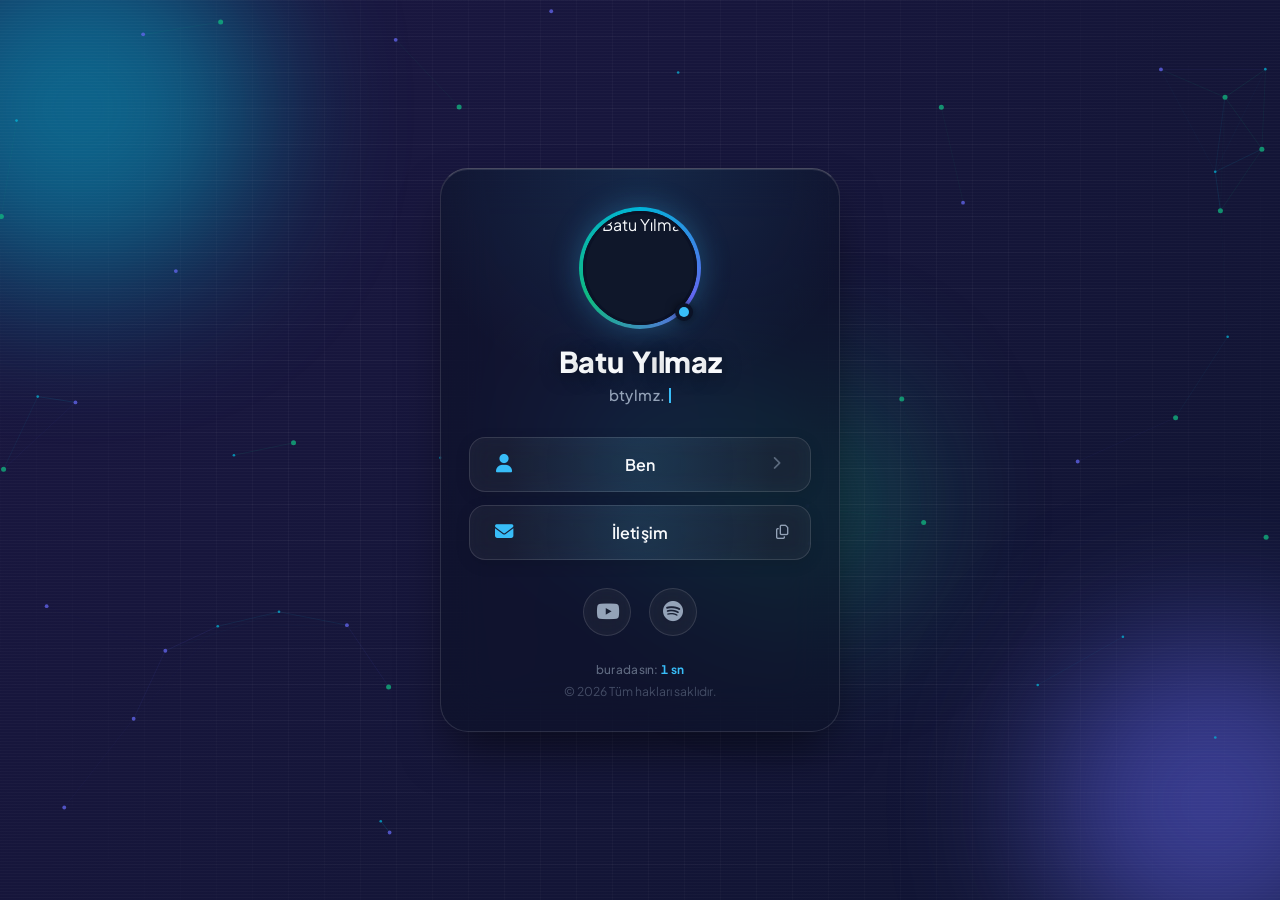
==== index.html @ 778e8892 "Update index.html" ====
<!DOCTYPE html>
<html lang="tr">
<head>
    <!-- Google tag (gtag.js) -->
    <script async src="https://www.googletagmanager.com/gtag/js?id=G-B5N7JLQ6DZ"></script>
    <script>
      window.dataLayer = window.dataLayer || [];
      function gtag(){dataLayer.push(arguments);}
      gtag('js', new Date());
      gtag('config', 'G-B5N7JLQ6DZ');
    </script>

    <meta charset="UTF-8">
    <meta name="viewport" content="width=device-width, initial-scale=1.0, maximum-scale=5.0, viewport-fit=cover">
    <meta name="theme-color" content="#090f24">

    <title>Batu Yılmaz | btylmz</title>

    <link rel="preconnect" href="https://fonts.googleapis.com">
    <link rel="preconnect" href="https://fonts.gstatic.com" crossorigin>
    <link href="https://fonts.googleapis.com/css2?family=Plus+Jakarta+Sans:wght@400;500;600;700;800&display=swap" rel="stylesheet">
    <link rel="stylesheet" href="https://cdnjs.cloudflare.com/ajax/libs/font-awesome/6.5.2/css/all.min.css">

    <style>
        /* ==========================================================================
           1. RENK PALETİ VE TEMEL AYARLAR
           ========================================================================== */
        :root {
            --bg: #090f24;
            --o1: #00b4d8;
            --o2: #6366f1;
            --o3: #10b981;
            --tx: #f8fafc;
            --tx2: #94a3b8;
            --ac: #38bdf8;
            --bd: rgba(255, 255, 255, 0.12);
            --bt: rgba(255, 255, 255, 0.05);
            --bt-hover: rgba(255, 255, 255, 0.1);
            --card-bg: rgba(11, 18, 38, 0.55);
            --youtube-color: #ff0033;
            --spotify-color: #1db954;
            --mx: 50%;
            --my: 0%;
            --rx: 0deg;
            --ry: 0deg;
        }

        * {
            box-sizing: border-box;
            margin: 0;
            padding: 0;
            -webkit-tap-highlight-color: transparent;
        }

        html, body {
            min-height: 100%;
        }

        body {
            font-family: 'Plus Jakarta Sans', -apple-system, BlinkMacSystemFont, sans-serif;
            background-color: var(--bg);
            color: var(--tx);
            display: flex;
            justify-content: center;
            align-items: center;
            min-height: 100vh;
            min-height: 100dvh;
            padding: calc(24px + env(safe-area-inset-top)) 20px calc(24px + env(safe-area-inset-bottom));
            overflow-x: hidden;
            position: relative;
            -webkit-font-smoothing: antialiased;
            perspective: 1200px;
        }

        /* ==========================================================================
           2. ANİMASYONLU ARKA PLAN + AKIŞKAN AĞ GÖRSELLEŞTİRİCİSİ (CANVAS)
           ========================================================================== */
        .bg {
            position: fixed;
            inset: 0;
            z-index: 0;
            overflow: hidden;
            background: linear-gradient(-45deg, #090f24, #16203a, #0b132b, #1b1742);
            background-size: 400% 400%;
            animation: flow 18s ease infinite;
        }

        #netCanvas {
            position: fixed;
            inset: 0;
            width: 100%;
            height: 100%;
            z-index: 1;
            pointer-events: none;
            opacity: 0.75;
        }

        .grid {
            position: fixed;
            inset: 0;
            z-index: 2;
            pointer-events: none;
            background-image:
                linear-gradient(to right, rgba(255, 255, 255, 0.03) 1px, transparent 1px),
                linear-gradient(to bottom, rgba(255, 255, 255, 0.03) 1px, transparent 1px);
            background-size: 36px 36px;
            -webkit-mask-image: radial-gradient(circle, #000 45%, transparent 95%);
            mask-image: radial-gradient(circle, #000 45%, transparent 95%);
        }

        .scan {
            position: fixed;
            inset: 0;
            z-index: 3;
            pointer-events: none;
            background: repeating-linear-gradient(rgba(255, 255, 255, 0.022) 0 1px, transparent 1px 3px);
        }

        .glow {
            position: fixed;
            z-index: 4;
            left: 50%;
            top: 50%;
            width: 380px;
            height: 380px;
            border-radius: 50%;
            pointer-events: none;
            transform: translate(-50%, -50%);
            background: radial-gradient(circle, rgba(56, 189, 248, 0.16), transparent 65%);
            transition: left 0.3s ease-out, top 0.3s ease-out;
        }

        .orb {
            position: absolute;
            border-radius: 50%;
            filter: blur(75px);
            -webkit-filter: blur(75px);
            opacity: 0.5;
            transition: background-color 2.2s ease;
            will-change: transform, background-color;
        }

        .o1 {
            width: min(360px, 70vw);
            height: min(360px, 70vw);
            background-color: var(--o1);
            top: -8%;
            left: -8%;
            animation: m1 14s infinite alternate ease-in-out;
        }

        .o2 {
            width: min(340px, 65vw);
            height: min(340px, 65vw);
            background-color: var(--o2);
            bottom: -8%;
            right: -8%;
            animation: m2 18s infinite alternate ease-in-out;
        }

        .o3 {
            width: min(250px, 50vw);
            height: min(250px, 50vw);
            background-color: var(--o3);
            top: 42%;
            left: 52%;
            opacity: 0.3;
            animation: m3 16s infinite alternate ease-in-out;
        }

        /* ==========================================================================
           3. BUZLU CAM KARTVİZİT & JİROSKOP DUYARLI IŞIK KIRILMASI
           ========================================================================== */
        .card-container {
            position: relative;
            width: 100%;
            max-width: 400px;
            padding: 42px 28px 32px 28px;
            background: var(--card-bg);
            border: 1px solid var(--bd);
            border-top: 1px solid rgba(255, 255, 255, 0.24);
            border-radius: 28px;
            backdrop-filter: blur(24px);
            -webkit-backdrop-filter: blur(24px);
            box-shadow: 0 25px 50px -12px rgba(0, 0, 0, 0.55),
                        inset 0 1px 0 0 rgba(255, 255, 255, 0.12);
            display: flex;
            flex-direction: column;
            align-items: center;
            z-index: 10;
            opacity: 0;
            transform: rotateX(var(--rx)) rotateY(var(--ry));
            transform-style: preserve-3d;
            animation: lin 0.75s cubic-bezier(0.16, 1, 0.3, 1) forwards;
            transition: opacity 0.45s ease, filter 0.45s ease, transform 0.18s ease-out;
        }

        /* İmleç ve Jiroskop duyarlı dinamik cam yansıması */
        .card-container::after {
            content: '';
            position: absolute;
            inset: 0;
            border-radius: 28px;
            pointer-events: none;
            background: radial-gradient(340px circle at var(--mx, 50%) var(--my, 0%), rgba(56, 189, 248, 0.12), transparent 68%);
            z-index: -1;
        }

        .card-container.out {
            animation: lout 0.45s ease forwards !important;
            pointer-events: none;
        }

        /* Viewport İzleme (IntersectionObserver) animasyon tetikleyicisi */
        .reveal-item {
            opacity: 0;
            transform: translateY(14px);
            transition: opacity 0.55s ease, transform 0.55s cubic-bezier(0.16, 1, 0.3, 1);
        }

        .reveal-item.in-view {
            opacity: 1;
            transform: translateY(0);
        }

        /* Conic Ring Profil Çerçevesi */
        .profile-wrapper {
            position: relative;
            width: 114px;
            height: 114px;
            margin-bottom: 18px;
            cursor: pointer;
            user-select: none;
        }

        .profile-wrapper::before {
            content: '';
            position: absolute;
            inset: -4px;
            border-radius: 50%;
            background: conic-gradient(var(--o1), var(--o2), var(--o3), var(--o1));
            animation: spin 5s linear infinite;
            box-shadow: 0 0 30px rgba(56, 189, 248, 0.3);
            z-index: 1;
        }

        .profile-wrapper::after {
            content: '';
            position: absolute;
            inset: 0;
            border-radius: 50%;
            background: #0b1226;
            z-index: 1;
        }

        .profile-pic {
            width: 100%;
            height: 100%;
            border-radius: 50%;
            object-fit: cover;
            border: 3px solid #0b1226;
            position: relative;
            z-index: 2;
            background-color: #0f172a;
            display: block;
            transition: transform 0.35s cubic-bezier(0.2, 0.9, 0.3, 1.2);
        }

        .profile-wrapper:hover .profile-pic {
            transform: scale(0.96);
        }

        .status-dot {
            position: absolute;
            z-index: 3;
            right: 4px;
            bottom: 4px;
            width: 18px;
            height: 18px;
            border-radius: 50%;
            background: #0b1226;
            display: flex;
            align-items: center;
            justify-content: center;
            box-shadow: 0 0 10px rgba(0, 0, 0, 0.6);
        }

        .status-dot span {
            width: 10px;
            height: 10px;
            border-radius: 50%;
            background: var(--ac);
            animation: pulse 2.4s ease-in-out infinite;
        }

        /* ==========================================================================
           4. KİNETİK TİPOGRAFİ & GLITCH İSİM ALANI
           ========================================================================== */
        .profile-name {
            font-size: clamp(1.55rem, 6vw, 1.8rem);
            font-weight: 800;
            margin-bottom: 6px;
            letter-spacing: -0.4px;
            text-align: center;
            position: relative;
            text-shadow: 0 2px 18px rgba(0, 0, 0, 0.5);
            cursor: pointer;
            display: inline-flex;
            justify-content: center;
            flex-wrap: nowrap;
            user-select: none;
        }

        .k-char {
            display: inline-block;
            will-change: transform, color, text-shadow;
            transition: color 0.2s ease, text-shadow 0.2s ease;
        }

        .k-char.space {
            width: 0.32em;
        }

        .glitch::before,
        .glitch::after {
            content: attr(data-text);
            position: absolute;
            left: 0;
            top: 0;
            width: 100%;
            pointer-events: none;
        }

        .glitch::before {
            color: #ff2d6f;
            clip-path: inset(0 0 100% 0);
            animation: g1 3.1s infinite steps(1);
        }

        .glitch::after {
            color: #22d3ee;
            clip-path: inset(100% 0 0 0);
            animation: g2 2.6s infinite steps(1);
        }

        .profile-bio {
            font-size: 0.94rem;
            font-weight: 500;
            color: var(--tx2);
            margin-bottom: 30px;
            min-height: 1.4em;
            text-align: center;
            letter-spacing: 0.4px;
        }

        .profile-bio::after {
            content: '';
            display: inline-block;
            width: 2px;
            height: 1em;
            margin-left: 4px;
            vertical-align: -0.12em;
            background: var(--ac);
            animation: blink 1s steps(1) infinite;
        }

        /* ==========================================================================
           5. BAĞLANTI BUTONLARI (Dinamik Yansıma + 3B Perspektif)
           ========================================================================== */
        .links-wrapper {
            width: 100%;
            display: flex;
            flex-direction: column;
            gap: 13px;
            perspective: 1000px;
        }

        .btn-row {
            position: relative;
            width: 100%;
            display: flex;
            align-items: center;
        }

        .link-btn {
            display: flex;
            align-items: center;
            justify-content: space-between;
            width: 100%;
            padding: 16px 20px;
            background: radial-gradient(180px circle at var(--bx, 50%) var(--by, 50%), rgba(56, 189, 248, 0.12), transparent 75%), var(--bt);
            border: 1px solid var(--bd);
            border-radius: 16px;
            color: var(--tx);
            text-decoration: none;
            font-size: 1rem;
            font-weight: 600;
            backdrop-filter: blur(12px);
            -webkit-backdrop-filter: blur(12px);
            box-shadow: 0 4px 15px rgba(0, 0, 0, 0.12);
            transition: background-color 0.25s, border-color 0.25s, box-shadow 0.25s, transform 0.2s cubic-bezier(0.4, 0, 0.2, 1);
            position: relative;
            overflow: hidden;
            transform-style: preserve-3d;
        }

        .link-btn::before {
            content: '';
            position: absolute;
            top: 0;
            left: -100%;
            width: 50%;
            height: 100%;
            background: linear-gradient(to right, transparent, rgba(255, 255, 255, 0.12), transparent);
            transform: skewX(-25deg);
            transition: left 0.6s ease;
        }

        .link-btn:hover::before {
            left: 150%;
        }

        .btn-icon-left {
            font-size: 1.15rem;
            color: var(--ac);
            width: 28px;
            text-align: center;
            transition: transform 0.3s ease, color 0.3s ease;
        }

        .link-btn span {
            flex-grow: 1;
            text-align: center;
            letter-spacing: 0.2px;
        }

        .btn-icon-right {
            font-size: 0.85rem;
            color: var(--tx2);
            width: 28px;
            text-align: center;
            opacity: 0.55;
            transition: transform 0.3s ease, opacity 0.3s ease, color 0.3s ease;
        }

        .link-btn:hover {
            background-color: var(--bt-hover);
            border-color: rgba(56, 189, 248, 0.45);
            box-shadow: 0 0 18px rgba(56, 189, 248, 0.18);
        }

        .link-btn:hover .btn-icon-left {
            color: #ffffff;
            transform: scale(1.12);
        }

        .link-btn:hover .btn-icon-right {
            opacity: 1;
            color: var(--ac);
            transform: translateX(4px);
        }

        .link-btn:active {
            transform: scale(0.97) !important;
        }

        .copy-trigger {
            position: absolute;
            right: 12px;
            z-index: 5;
            width: 34px;
            height: 34px;
            border-radius: 10px;
            border: 1px solid transparent;
            background: transparent;
            color: var(--tx2);
            cursor: pointer;
            display: flex;
            align-items: center;
            justify-content: center;
            font-size: 0.9rem;
            transition: all 0.2s ease;
        }

        .copy-trigger:hover {
            background: rgba(56, 189, 248, 0.15);
            border-color: rgba(56, 189, 248, 0.35);
            color: var(--tx);
        }

        .copy-trigger:active {
            transform: scale(0.9);
        }

        /* ==========================================================================
           6. YUVARLAK YOUTUBE & SPOTIFY İKON YUVALARI
           ========================================================================== */
        .social-icons {
            display: flex;
            gap: 18px;
            margin-top: 28px;
        }

        .social-icon {
            width: 48px;
            height: 48px;
            border-radius: 50%;
            background: var(--bt);
            border: 1px solid var(--bd);
            display: flex;
            justify-content: center;
            align-items: center;
            color: var(--tx2);
            font-size: 1.3rem;
            text-decoration: none;
            backdrop-filter: blur(12px);
            -webkit-backdrop-filter: blur(12px);
            transition: all 0.3s cubic-bezier(0.4, 0, 0.2, 1);
            position: relative;
        }

        .social-icon.youtube:hover {
            color: #ffffff;
            background: rgba(255, 0, 51, 0.15);
            border-color: var(--youtube-color);
            transform: translateY(-4px) scale(1.05);
            box-shadow: 0 6px 20px rgba(255, 0, 51, 0.35);
        }

        .social-icon.spotify:hover {
            color: #ffffff;
            background: rgba(29, 185, 84, 0.15);
            border-color: var(--spotify-color);
            transform: translateY(-4px) scale(1.05);
            box-shadow: 0 6px 20px rgba(29, 185, 84, 0.35);
        }

        .social-icon:active {
            transform: scale(0.93);
        }

        /* ==========================================================================
           7. ALT BİLGİ, CANLI SÜRE SAYACI, SPA SAHNESİ VE TOAST
           ========================================================================== */
        .footer-meta {
            margin-top: 26px;
            display: flex;
            flex-direction: column;
            align-items: center;
            gap: 6px;
        }

        .session-timer {
            font-size: 0.74rem;
            font-weight: 500;
            color: rgba(148, 163, 184, 0.6);
            letter-spacing: 0.3px;
            font-variant-numeric: tabular-nums;
        }

        .session-timer b {
            color: var(--ac);
            font-weight: 700;
        }

        .footer-text {
            font-size: 0.76rem;
            color: rgba(148, 163, 184, 0.4);
            text-align: center;
        }

        .toast {
            position: fixed;
            bottom: calc(22px + env(safe-area-inset-bottom));
            left: 50%;
            transform: translate(-50%, 16px);
            padding: 10px 18px;
            border-radius: 99px;
            background: rgba(11, 18, 38, 0.85);
            border: 1px solid rgba(56, 189, 248, 0.4);
            color: var(--tx);
            font-size: 0.82rem;
            font-weight: 600;
            backdrop-filter: blur(12px);
            -webkit-backdrop-filter: blur(12px);
            box-shadow: 0 8px 24px rgba(0, 0, 0, 0.4), 0 0 15px rgba(56, 189, 248, 0.15);
            opacity: 0;
            pointer-events: none;
            z-index: 50;
            transition: opacity 0.3s ease, transform 0.3s ease;
        }

        .toast.show {
            opacity: 1;
            transform: translate(-50%, 0);
        }

        /* SPA Dinamik Sahne Katmanı */
        #spaMount {
            position: fixed;
            inset: 0;
            z-index: 25;
            display: none;
        }

        #spaMount.active {
            display: block;
        }

        /* ==========================================================================
           8. KEYFRAMES
           ========================================================================== */
        @keyframes flow {
            0%, 100% { background-position: 0 50%; }
            50% { background-position: 100% 50%; }
        }
        @keyframes m1 {
            to { transform: translate3d(100px, 70px, 0) scale(1.15); }
        }
        @keyframes m2 {
            to { transform: translate3d(-100px, -80px, 0) scale(1.1); }
        }
        @keyframes m3 {
            0% { transform: translate3d(-60px, -30px, 0) scale(0.9); }
            100% { transform: translate3d(50px, 60px, 0) scale(1.2); }
        }
        @keyframes lin {
            from { opacity: 0; translate: 0 14px; filter: blur(6px); }
            to { opacity: 1; translate: 0 0; filter: blur(0); }
        }
        @keyframes lout {
            from { opacity: 1; filter: blur(0); }
            to { opacity: 0; translate: 0 -10px; filter: blur(8px); }
        }
        @keyframes spin {
            to { transform: rotate(360deg); }
        }
        @keyframes pulse {
            0%, 100% { transform: scale(0.75); opacity: 0.6; }
            50% { transform: scale(1.25); opacity: 1; }
        }
        @keyframes blink {
            50% { opacity: 0; }
        }
        @keyframes g1 {
            0%, 90%, 100% { clip-path: inset(0 0 100% 0); transform: none; }
            91% { clip-path: inset(12% 0 58% 0); transform: translate(-4px, 0); }
            94% { clip-path: inset(55% 0 20% 0); transform: translate(3px, 0); }
            97% { clip-path: inset(30% 0 40% 0); transform: translate(-2px, 0); }
        }
        @keyframes g2 {
            0%, 86%, 100% { clip-path: inset(100% 0 0 0); transform: none; }
            88% { clip-path: inset(60% 0 8% 0); transform: translate(4px, 0); }
            92% { clip-path: inset(8% 0 70% 0); transform: translate(-3px, 0); }
            95% { clip-path: inset(40% 0 35% 0); transform: translate(2px, 0); }
        }

        /* ==========================================================================
           9. MOBİL UYUMLULUK & HAREKET AZALTMA TERCİHİ
           ========================================================================== */
        @media screen and (max-width: 480px) {
            body {
                padding: calc(16px + env(safe-area-inset-top)) 16px calc(16px + env(safe-area-inset-bottom));
            }
            .card-container {
                padding: 36px 20px 28px 20px;
                border-radius: 24px;
            }
            .profile-wrapper {
                width: 102px;
                height: 102px;
            }
            .link-btn {
                padding: 15px 18px;
                font-size: 0.96rem;
            }
        }

        @media (prefers-reduced-motion: reduce) {
            .bg, .orb, .glitch::before, .glitch::after, .profile-wrapper::before {
                animation: none !important;
            }
            .glow, #netCanvas {
                display: none;
            }
        }
    </style>
</head>
<body>

    <!-- ARKA PLAN KATMANI + AKIŞKAN AĞ CANVAS'I -->
    <div class="bg">
        <div class="orb o1"></div>
        <div class="orb o2"></div>
        <div class="orb o3"></div>
    </div>
    <canvas id="netCanvas"></canvas>
    <div class="grid"></div>
    <div class="scan"></div>
    <div class="glow" id="glow"></div>

    <!-- ANA KARTVİZİT KUTUSU -->
    <main class="card-container" id="card">

        <!-- PROFİL FOTOĞRAFI -->
        <div class="profile-wrapper reveal-item" id="avatarBtn" title="Dokun: atmosferi değiştir">
            <img src="https://ui-avatars.com/api/?name=BY&background=0f172a&color=38bdf8&size=200&font-size=0.4&bold=true" alt="Batu Yılmaz" class="profile-pic">
            <div class="status-dot"><span></span></div>
        </div>

        <!-- KİNETİK TİPOGRAFİ & GLITCH İSİM ALANI -->
        <h1 class="profile-name glitch reveal-item" id="profileName" data-text="Batu Yılmaz">Batu Yılmaz</h1>

        <!-- DAKTİLO / FISILTI SATIRI -->
        <div class="profile-bio reveal-item" id="typewriter"></div>

        <!-- ANA BUTONLAR ("Ben" ve "İletişim") -->
        <div class="links-wrapper">

            <!-- 1. Buton: Ben (SPA Geçiş Destekli) -->
            <div class="btn-row reveal-item">
                <a href="/ben" class="link-btn" id="btnBen" data-mood="#f59e0b,#6366f1,#ec4899">
                    <i class="fa-solid fa-user btn-icon-left"></i>
                    <span>Ben</span>
                    <i class="fa-solid fa-chevron-right btn-icon-right"></i>
                </a>
            </div>

            <!-- 2. Buton: İletişim + Hızlı Kopyalama -->
            <div class="btn-row reveal-item">
                <a href="mailto:btylmz8@gmail.com" class="link-btn" id="btnMail" data-mood="#38bdf8,#8b5cf6,#22d3ee" style="padding-right: 48px;">
                    <i class="fa-solid fa-envelope btn-icon-left"></i>
                    <span>İletişim</span>
                </a>
                <button type="button" class="copy-trigger" id="copyEmail" aria-label="E-posta adresini kopyala" title="Adresi kopyala">
                    <i class="fa-regular fa-copy"></i>
                </button>
            </div>

        </div>

        <!-- YOUTUBE VE SPOTIFY LİNKLERİ -->
        <div class="social-icons reveal-item">
            <a href="https://www.youtube.com/@btylmz" class="social-icon youtube" data-mood="#ef4444,#f43f5e,#7c3aed" target="_blank" rel="noopener noreferrer" aria-label="YouTube">
                <i class="fa-brands fa-youtube"></i>
            </a>
            <a href="https://open.spotify.com/user/lpq8eu1de9nyc91cpsnokgis8?si=13d0ce40cacb4962" class="social-icon spotify" data-mood="#10b981,#0ea5e9,#22c55e" target="_blank" rel="noopener noreferrer" aria-label="Spotify">
                <i class="fa-brands fa-spotify"></i>
            </a>
        </div>

        <!-- ALT BİLGİ VE CANLI SÜRE SAYACI -->
        <div class="footer-meta reveal-item">
            <div class="session-timer">buradasın: <b id="timerVal">0 sn</b></div>
            <div class="footer-text">© 2026 Tüm hakları saklıdır.</div>
        </div>

    </main>

    <!-- SPA DİNAMİK SAHNE YUVASI -->
    <div id="spaMount"></div>

    <!-- KOPYALAMA BİLDİRİMİ -->
    <div class="toast" id="toast">btylmz8@gmail.com kopyalandı</div>

    <!-- ETKİLEŞİM VE MİMARİ SCRIPTİ -->
    <script>
        (() => {
            'use strict';

            const root = document.documentElement;
            const glow = document.getElementById('glow');
            const card = document.getElementById('card');
            const typeTarget = document.getElementById('typewriter');
            const profileName = document.getElementById('profileName');
            const avatarBtn = document.getElementById('avatarBtn');
            const copyBtn = document.getElementById('copyEmail');
            const toast = document.getElementById('toast');
            const timerVal = document.getElementById('timerVal');
            const btnBen = document.getElementById('btnBen');
            const spaMount = document.getElementById('spaMount');
            const netCanvas = document.getElementById('netCanvas');

            const CALM = ['#00b4d8', '#6366f1', '#10b981'];
            const T0 = performance.now();
            const reduceMotion = window.matchMedia('(prefers-reduced-motion: reduce)').matches;
            const pointer = { x: window.innerWidth / 2, y: window.innerHeight / 2, active: false };

            /* ==========================================================================
               1. SEKME BAŞLIĞI VE ATMOSFER (MOOD) MOTORU
               ========================================================================== */
            const defaultTitle = document.title;
            document.addEventListener('visibilitychange', () => {
                if (document.hidden) {
                    document.title = 'gitme.';
                } else {
                    document.title = 'geri geldin.';
                    setTimeout(() => {
                        if (!document.hidden && !spaMount.classList.contains('active')) {
                            document.title = defaultTitle;
                        }
                    }, 1600);
                }
            });

            let activeColors = [...CALM];
            const mood = (a, b, c) => {
                activeColors = [a, b, c];
                root.style.setProperty('--o1', a);
                root.style.setProperty('--o2', b);
                root.style.setProperty('--o3', c);
            };

            document.querySelectorAll('[data-mood]').forEach(el => {
                const colors = el.dataset.mood.split(',');
                el.addEventListener('pointerenter', () => mood(...colors));
                el.addEventListener('pointerleave', () => mood(...CALM));
                el.addEventListener('touchstart', () => mood(...colors), { passive: true });
            });

            /* ==========================================================================
               2. ÖZELLİK 1: AKIŞKAN AĞ GÖRSELLEŞTİRİCİSİ (FLUID NODE NETWORK CANVAS)
               ========================================================================== */
            if (!reduceMotion && netCanvas) {
                const ctx = netCanvas.getContext('2d');
                let width = 0, height = 0, dpr = 1;
                let nodes = [];

                const initNodes = () => {
                    dpr = Math.min(window.devicePixelRatio || 1, 2);
                    width = window.innerWidth;
                    height = window.innerHeight;
                    netCanvas.width = width * dpr;
                    netCanvas.height = height * dpr;
                    ctx.setTransform(dpr, 0, 0, dpr, 0, 0);

                    const count = width < 600 ? 28 : 52;
                    nodes = Array.from({ length: count }, (_, i) => ({
                        x: Math.random() * width,
                        y: Math.random() * height,
                        vx: (Math.random() - 0.5) * 0.55,
                        vy: (Math.random() - 0.5) * 0.55,
                        r: 1.3 + (i % 3) * 0.6,
                        colorIdx: i % 3
                    }));
                };

                initNodes();
                window.addEventListener('resize', initNodes, { passive: true });

                const renderNetwork = () => {
                    ctx.clearRect(0, 0, width, height);
                    const maxDist = width < 600 ? 110 : 145;

                    for (let i = 0; i < nodes.length; i++) {
                        const n = nodes[i];

                        if (pointer.active) {
                            const dx = pointer.x - n.x;
                            const dy = pointer.y - n.y;
                            const dist = Math.hypot(dx, dy);
                            if (dist < 160 && dist > 1) {
                                const force = (160 - dist) / 160;
                                n.vx -= (dx / dist) * force * 0.08;
                                n.vy -= (dy / dist) * force * 0.08;
                            }
                        }

                        n.vx *= 0.99;
                        n.vy *= 0.99;
                        if (Math.hypot(n.vx, n.vy) < 0.2) {
                            n.vx += (Math.random() - 0.5) * 0.08;
                            n.vy += (Math.random() - 0.5) * 0.08;
                        }

                        n.x += n.vx;
                        n.y += n.vy;

                        if (n.x < 0) { n.x = 0; n.vx *= -1; }
                        if (n.x > width) { n.x = width; n.vx *= -1; }
                        if (n.y < 0) { n.y = 0; n.vy *= -1; }
                        if (n.y > height) { n.y = height; n.vy *= -1; }

                        ctx.beginPath();
                        ctx.arc(n.x, n.y, n.r, 0, Math.PI * 2);
                        ctx.fillStyle = activeColors[n.colorIdx];
                        ctx.fill();

                        for (let j = i + 1; j < nodes.length; j++) {
                            const m = nodes[j];
                            const d = Math.hypot(n.x - m.x, n.y - m.y);
                            if (d < maxDist) {
                                ctx.beginPath();
                                ctx.moveTo(n.x, n.y);
                                ctx.lineTo(m.x, m.y);
                                ctx.strokeStyle = activeColors[n.colorIdx];
                                ctx.globalAlpha = (1 - d / maxDist) * 0.26;
                                ctx.lineWidth = 0.85;
                                ctx.stroke();
                                ctx.globalAlpha = 1;
                            }
                        }
                    }
                    requestAnimationFrame(renderNetwork);
                };
                requestAnimationFrame(renderNetwork);
            }

            /* ==========================================================================
               3. ÖZELLİK 3: VIEWPORT İZLEME & JİROSKOP DUYARLI CAM YANSIMALARI
               ========================================================================== */
            const observer = new IntersectionObserver((entries) => {
                entries.forEach((entry, idx) => {
                    if (entry.isIntersecting) {
                        setTimeout(() => {
                            entry.target.classList.add('in-view');
                        }, idx * 75);
                    }
                });
            }, { threshold: 0.15 });

            document.querySelectorAll('.reveal-item').forEach(el => observer.observe(el));

            const updateReflections = (clientX, clientY) => {
                pointer.x = clientX;
                pointer.y = clientY;
                pointer.active = true;

                glow.style.left = clientX + 'px';
                glow.style.top = clientY + 'px';

                const rect = card.getBoundingClientRect();
                card.style.setProperty('--mx', (clientX - rect.left) + 'px');
                card.style.setProperty('--my', (clientY - rect.top) + 'px');

                document.querySelectorAll('.link-btn').forEach(btn => {
                    const br = btn.getBoundingClientRect();
                    btn.style.setProperty('--bx', (clientX - br.left) + 'px');
                    btn.style.setProperty('--by', (clientY - br.top) + 'px');
                });
            };

            window.addEventListener('pointermove', e => updateReflections(e.clientX, e.clientY), { passive: true });
            window.addEventListener('pointerdown', e => updateReflections(e.clientX, e.clientY), { passive: true });

            /* Mobil Jiroskop (DeviceOrientationEvent) Desteği */
            let gyroEnabled = false;
            const handleOrientation = (e) => {
                if (e.gamma === null || e.beta === null) return;
                const clamp = (v, min, max) => Math.max(min, Math.min(max, v));
                const gamma = clamp(e.gamma, -35, 35);
                const beta = clamp(e.beta - 45, -35, 35);

                const rx = (-beta / 35) * 6;
                const ry = (gamma / 35) * 6;
                card.style.setProperty('--rx', rx.toFixed(2) + 'deg');
                card.style.setProperty('--ry', ry.toFixed(2) + 'deg');

                const rect = card.getBoundingClientRect();
                const gx = ((gamma + 35) / 70) * rect.width;
                const gy = ((beta + 35) / 70) * rect.height;
                card.style.setProperty('--mx', gx + 'px');
                card.style.setProperty('--my', gy + 'px');

                document.querySelectorAll('.link-btn').forEach(btn => {
                    const br = btn.getBoundingClientRect();
                    btn.style.setProperty('--bx', ((gamma + 35) / 70) * br.width + 'px');
                    btn.style.setProperty('--by', ((beta + 35) / 70) * br.height + 'px');
                });
            };

            const initGyro = () => {
                if (gyroEnabled) return;
                if (typeof DeviceOrientationEvent !== 'undefined' && typeof DeviceOrientationEvent.requestPermission === 'function') {
                    DeviceOrientationEvent.requestPermission().then(state => {
                        if (state === 'granted') {
                            gyroEnabled = true;
                            window.addEventListener('deviceorientation', handleOrientation, { passive: true });
                        }
                    }).catch(() => {});
                } else if ('DeviceOrientationEvent' in window) {
                    gyroEnabled = true;
                    window.addEventListener('deviceorientation', handleOrientation, { passive: true });
                }
            };
            window.addEventListener('touchstart', initGyro, { once: true, passive: true });

            /* ==========================================================================
               4. ÖZELLİK 5: KİNETİK TİPOGRAFİ VE MANYETİK HARF FİZİĞİ
               ========================================================================== */
            let charSpans = [];
            const buildKineticTitle = (text) => {
                profileName.innerHTML = '';
                profileName.dataset.text = text;
                charSpans = [...text].map(ch => {
                    const span = document.createElement('span');
                    span.className = ch === ' ' ? 'k-char space' : 'k-char';
                    span.textContent = ch === ' ' ? '\u00A0' : ch;
                    span._tx = 0;
                    span._ty = 0;
                    profileName.appendChild(span);
                    return span;
                });
            };

            buildKineticTitle('Batu Yılmaz');

            if (!reduceMotion) {
                const animateKinetic = () => {
                    charSpans.forEach(span => {
                        const rect = span.getBoundingClientRect();
                        const cx = rect.left + rect.width / 2;
                        const cy = rect.top + rect.height / 2;
                        const dx = pointer.x - cx;
                        const dy = pointer.y - cy;
                        const dist = Math.hypot(dx, dy);
                        const radius = 95;

                        let targetX = 0, targetY = 0;
                        if (pointer.active && dist < radius && dist > 0.1) {
                            const pull = Math.pow((radius - dist) / radius, 1.5);
                            targetX = -(dx / dist) * pull * 9;
                            targetY = -(dy / dist) * pull * 9;
                            span.style.color = '#38bdf8';
                            span.style.textShadow = '0 0 16px rgba(56, 189, 248, 0.65)';
                        } else {
                            span.style.color = '';
                            span.style.textShadow = '';
                        }

                        span._tx += (targetX - span._tx) * 0.18;
                        span._ty += (targetY - span._ty) * 0.18;
                        span.style.transform = `translate3d(${span._tx.toFixed(2)}px, ${span._ty.toFixed(2)}px, 0)`;
                    });
                    requestAnimationFrame(animateKinetic);
                };
                requestAnimationFrame(animateKinetic);
            }

            /* Profil / İsim Tıklama Sürprizi */
            const moods = [
                ['#f59e0b', '#6366f1', '#ec4899'],
                ['#38bdf8', '#8b5cf6', '#22d3ee'],
                ['#f472b6', '#6366f1', '#38bdf8'],
                CALM
            ];
            let moodIdx = 0;
            let currentIdentity = 'Batu Yılmaz';
            const toggleIdentity = () => {
                mood(...moods[moodIdx++ % moods.length]);
                currentIdentity = currentIdentity === 'Batu Yılmaz' ? 'btylmz' : 'Batu Yılmaz';
                buildKineticTitle(currentIdentity);
            };
            avatarBtn.addEventListener('click', toggleIdentity);
            profileName.addEventListener('click', toggleIdentity);

            /* ==========================================================================
               5. DAKTİLO / FISILTI MOTORU, KOPYALAMA & SÜRE SAYACI
               ========================================================================== */
            const phrases = [
                'btylmz.',
                'hoş geldin.',
                'buradasın.',
                'buradayım.'
            ];
            const wait = ms => new Promise(res => setTimeout(res, ms));

            async function typeText(text, speed = 65) {
                for (const ch of text) {
                    typeTarget.textContent += ch;
                    await wait(speed * (0.7 + Math.random() * 0.6));
                }
            }

            async function eraseText(speed = 28) {
                while (typeTarget.textContent.length > 0) {
                    typeTarget.textContent = typeTarget.textContent.slice(0, -1);
                    await wait(speed);
                }
            }

            (async function whisperLoop() {
                await wait(500);
                let i = 0;
                while (true) {
                    const current = phrases[i % phrases.length];
                    await typeText(current, i % phrases.length === 0 ? 85 : 55);
                    await wait(i % phrases.length === 0 ? 3800 : 2200);
                    await eraseText(24);
                    await wait(350);
                    i++;
                }
            })();

            let toastTimer = null;
            copyBtn.addEventListener('click', async (e) => {
                e.preventDefault();
                e.stopPropagation();
                try {
                    await navigator.clipboard.writeText('btylmz8@gmail.com');
                } catch {
                    const ta = document.createElement('textarea');
                    ta.value = 'btylmz8@gmail.com';
                    document.body.appendChild(ta);
                    ta.select();
                    document.execCommand('copy');
                    ta.remove();
                }
                const icon = copyBtn.querySelector('i');
                icon.className = 'fa-solid fa-check';
                toast.classList.add('show');
                clearTimeout(toastTimer);
                toastTimer = setTimeout(() => {
                    toast.classList.remove('show');
                    icon.className = 'fa-regular fa-copy';
                }, 2200);
            });

            setInterval(() => {
                const sec = Math.floor((performance.now() - T0) / 1000);
                timerVal.textContent = sec + ' sn';
            }, 500);

            /* ==========================================================================
               6. ÖZELLİK 4: SPA (SINGLE PAGE APPLICATION) KESİNTİSİZ GEÇİŞ MİMARİSİ
               ========================================================================== */
            const closeSpaView = (push = true) => {
                spaMount.classList.remove('active');
                spaMount.innerHTML = '';
                card.style.display = 'flex';
                requestAnimationFrame(() => card.classList.remove('out'));
                document.title = defaultTitle;
                mood(...CALM);
                if (push) history.pushState({ page: 'home' }, '', '/');
            };

            const openBenSpa = async (targetUrl) => {
                card.classList.add('out');
                try {
                    const res = await fetch(targetUrl, { credentials: 'same-origin' });
                    if (!res.ok) throw new Error('Sayfa alınamadı');
                    const htmlText = await res.text();
                    const doc = new DOMParser().parseFromString(htmlText, 'text/html');

                    await wait(380);
                    card.style.display = 'none';
                    spaMount.innerHTML = '';

                    doc.querySelectorAll('style').forEach(st => {
                        const cloneStyle = document.createElement('style');
                        cloneStyle.textContent = st.textContent;
                        spaMount.appendChild(cloneStyle);
                    });

                    const backBtn = doc.querySelector('.back');
                    const stageEl = doc.querySelector('#stage');
                    const hintEl = doc.querySelector('#hint');

                    if (backBtn) {
                        const b = backBtn.cloneNode(true);
                        b.addEventListener('click', (ev) => {
                            ev.preventDefault();
                            closeSpaView(true);
                        });
                        spaMount.appendChild(b);
                    }
                    if (stageEl) spaMount.appendChild(stageEl.cloneNode(true));
                    if (hintEl) spaMount.appendChild(hintEl.cloneNode(true));

                    spaMount.classList.add('active');
                    history.pushState({ page: 'ben' }, '', targetUrl);

                    doc.querySelectorAll('script:not([src])').forEach(sc => {
                        if (sc.textContent.includes('gtag')) return;
                        const s = document.createElement('script');
                        s.textContent = sc.textContent;
                        spaMount.appendChild(s);
                    });
                } catch {
                    window.location.href = targetUrl;
                }
            };

            btnBen.addEventListener('click', (e) => {
                if (e.ctrlKey || e.metaKey || e.shiftKey) return;
                e.preventDefault();
                openBenSpa(btnBen.getAttribute('href'));
            });

            window.addEventListener('popstate', () => {
                if (spaMount.classList.contains('active')) {
                    closeSpaView(false);
                }
            });

            window.addEventListener('pageshow', (e) => {
                if (e.persisted) {
                    card.style.display = 'flex';
                    card.classList.remove('out');
                }
            });

            /* 7. Bilgisayar Faresi İçin 3B Buton Eğim Efekti */
            if (window.matchMedia('(hover: hover)').matches) {
                document.querySelectorAll('.link-btn').forEach(btn => {
                    btn.addEventListener('mousemove', (e) => {
                        const rect = btn.getBoundingClientRect();
                        const x = e.clientX - rect.left - rect.width / 2;
                        const y = e.clientY - rect.top - rect.height / 2;
                        const tiltX = (y / rect.height) * -10;
                        const tiltY = (x / rect.width) * 10;
                        btn.style.transform = `perspective(1000px) rotateX(${tiltX}deg) rotateY(${tiltY}deg) scale3d(1.02, 1.02, 1.02)`;
                    });

                    btn.addEventListener('mouseleave', () => {
                        btn.style.transform = 'perspective(1000px) rotateX(0deg) rotateY(0deg) scale3d(1, 1, 1)';
                    });
                });
            }
        })();
    </script>

</body>
</html>
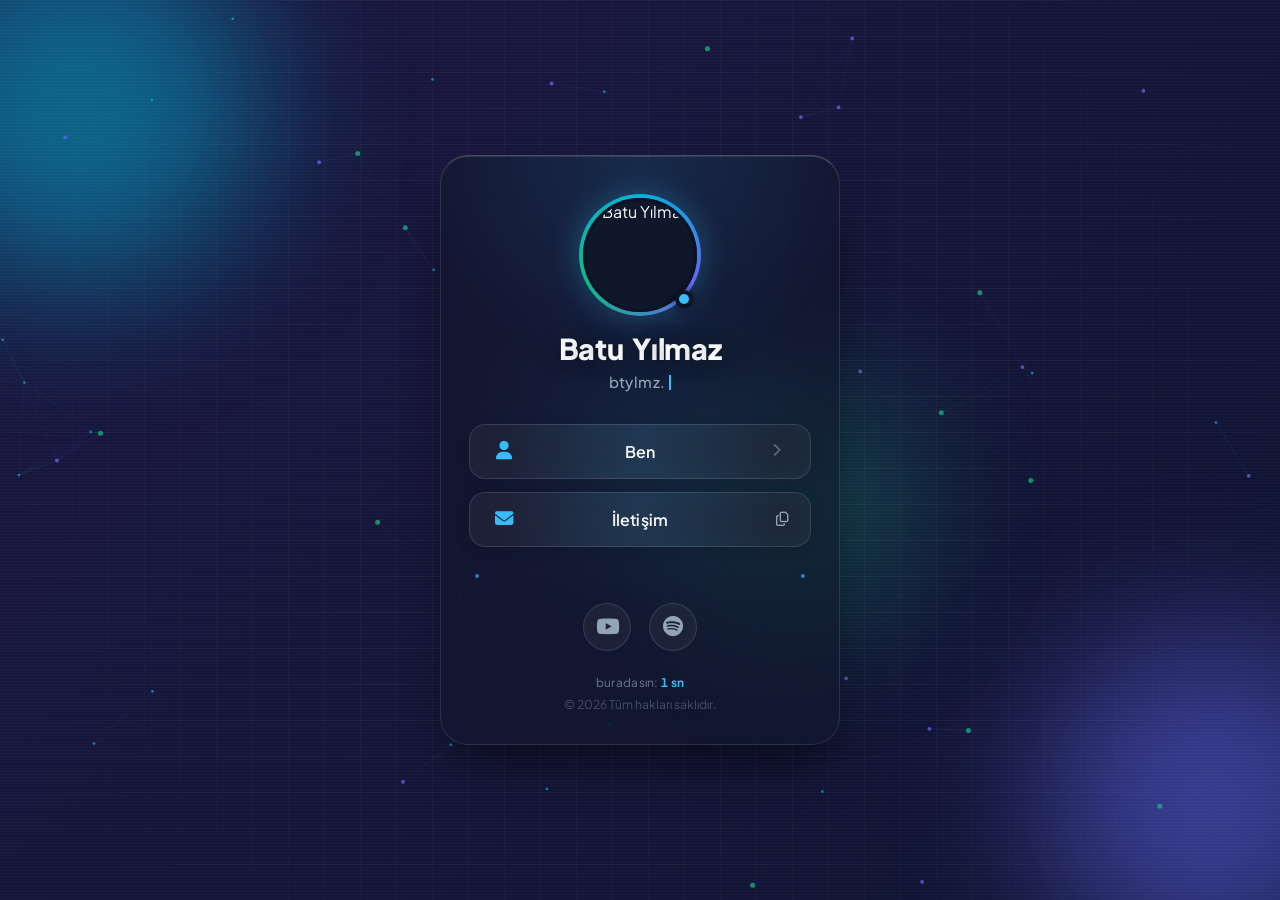
==== commit 865309e4: "Update index.html" ====
--- a/index.html
+++ b/index.html
@@ -169,7 +169,7 @@
         }
 
         /* ==========================================================================
-           3. BUZLU CAM KARTVİZİT & JİROSKOP DUYARLI IŞIK KIRILMASI
+           3. BUZLU CAM KARTVİZİT, PERLIN NOISE DOKUSU & JİROSKOP YANSIMASI
            ========================================================================== */
         .card-container {
             position: relative;
@@ -189,10 +189,25 @@
             align-items: center;
             z-index: 10;
             opacity: 0;
+            overflow: hidden;
             transform: rotateX(var(--rx)) rotateY(var(--ry));
             transform-style: preserve-3d;
             animation: lin 0.75s cubic-bezier(0.16, 1, 0.3, 1) forwards;
             transition: opacity 0.45s ease, filter 0.45s ease, transform 0.18s ease-out;
+        }
+
+        /* Dinamik Film Greni (Perlin Noise) Katmanı */
+        .card-grain {
+            position: absolute;
+            inset: -20%;
+            width: 140%;
+            height: 140%;
+            pointer-events: none;
+            z-index: -1;
+            opacity: 0.055;
+            mix-blend-mode: overlay;
+            filter: url(#glassNoise);
+            animation: grainShift 8s steps(6) infinite;
         }
 
         /* İmleç ve Jiroskop duyarlı dinamik cam yansıması */
@@ -202,7 +217,7 @@
             inset: 0;
             border-radius: 28px;
             pointer-events: none;
-            background: radial-gradient(340px circle at var(--mx, 50%) var(--my, 0%), rgba(56, 189, 248, 0.12), transparent 68%);
+            background: radial-gradient(340px circle at var(--mx, 50%) var(--my, 0%), rgba(56, 189, 248, 0.13), transparent 68%);
             z-index: -1;
         }
 
@@ -211,7 +226,6 @@
             pointer-events: none;
         }
 
-        /* Viewport İzleme (IntersectionObserver) animasyon tetikleyicisi */
         .reveal-item {
             opacity: 0;
             transform: translateY(14px);
@@ -493,12 +507,62 @@
         }
 
         /* ==========================================================================
-           6. YUVARLAK YOUTUBE & SPOTIFY İKON YUVALARI
+           6. FİZİK MOTORLU ELASTİK VEKTÖR TEL (SVG SPRING WIRE)
+           ========================================================================== */
+        .wire-box {
+            width: 100%;
+            height: 38px;
+            margin: 10px 0 2px 0;
+            position: relative;
+            display: flex;
+            align-items: center;
+            justify-content: center;
+            touch-action: pan-y;
+            cursor: grab;
+            user-select: none;
+        }
+
+        .wire-box:active {
+            cursor: grabbing;
+        }
+
+        .elastic-wire {
+            width: 100%;
+            height: 54px;
+            overflow: visible;
+            display: block;
+        }
+
+        .wire-glow {
+            fill: none;
+            stroke: url(#wireGrad);
+            stroke-width: 4px;
+            stroke-linecap: round;
+            opacity: 0.22;
+            filter: blur(4px);
+            transition: opacity 0.2s ease;
+        }
+
+        .wire-core {
+            fill: none;
+            stroke: url(#wireGrad);
+            stroke-width: 1.5px;
+            stroke-linecap: round;
+            opacity: 0.75;
+        }
+
+        .wire-node {
+            fill: var(--ac);
+            opacity: 0.65;
+        }
+
+        /* ==========================================================================
+           7. YUVARLAK YOUTUBE & SPOTIFY İKON YUVALARI
            ========================================================================== */
         .social-icons {
             display: flex;
             gap: 18px;
-            margin-top: 28px;
+            margin-top: 6px;
         }
 
         .social-icon {
@@ -540,10 +604,10 @@
         }
 
         /* ==========================================================================
-           7. ALT BİLGİ, CANLI SÜRE SAYACI, SPA SAHNESİ VE TOAST
+           8. ALT BİLGİ, CANLI SÜRE SAYACI, SPA SAHNESİ VE TOAST
            ========================================================================== */
         .footer-meta {
-            margin-top: 26px;
+            margin-top: 24px;
             display: flex;
             flex-direction: column;
             align-items: center;
@@ -595,7 +659,6 @@
             transform: translate(-50%, 0);
         }
 
-        /* SPA Dinamik Sahne Katmanı */
         #spaMount {
             position: fixed;
             inset: 0;
@@ -607,8 +670,15 @@
             display: block;
         }
 
+        .svg-defs {
+            position: absolute;
+            width: 0;
+            height: 0;
+            pointer-events: none;
+        }
+
         /* ==========================================================================
-           8. KEYFRAMES
+           9. KEYFRAMES
            ========================================================================== */
         @keyframes flow {
             0%, 100% { background-position: 0 50%; }
@@ -641,6 +711,12 @@
         }
         @keyframes blink {
             50% { opacity: 0; }
+        }
+        @keyframes grainShift {
+            0%, 100% { transform: translate(0, 0); }
+            25% { transform: translate(-2%, 1.5%); }
+            50% { transform: translate(1.5%, -2%); }
+            75% { transform: translate(-1.5%, -1.5%); }
         }
         @keyframes g1 {
             0%, 90%, 100% { clip-path: inset(0 0 100% 0); transform: none; }
@@ -656,7 +732,7 @@
         }
 
         /* ==========================================================================
-           9. MOBİL UYUMLULUK & HAREKET AZALTMA TERCİHİ
+           10. MOBİL UYUMLULUK & HAREKET AZALTMA TERCİHİ
            ========================================================================== */
         @media screen and (max-width: 480px) {
             body {
@@ -677,7 +753,7 @@
         }
 
         @media (prefers-reduced-motion: reduce) {
-            .bg, .orb, .glitch::before, .glitch::after, .profile-wrapper::before {
+            .bg, .orb, .glitch::before, .glitch::after, .profile-wrapper::before, .card-grain {
                 animation: none !important;
             }
             .glow, #netCanvas {
@@ -687,6 +763,14 @@
     </style>
 </head>
 <body>
+
+    <!-- ÖZELLİK 4: PERLIN NOISE CAM DOKUSU FİLTRESİ -->
+    <svg class="svg-defs" aria-hidden="true">
+        <filter id="glassNoise">
+            <feTurbulence type="fractalNoise" baseFrequency="0.82" numOctaves="3" stitchTiles="stitch" />
+            <feColorMatrix type="saturate" values="0" />
+        </filter>
+    </svg>
 
     <!-- ARKA PLAN KATMANI + AKIŞKAN AĞ CANVAS'I -->
     <div class="bg">
@@ -701,6 +785,7 @@
 
     <!-- ANA KARTVİZİT KUTUSU -->
     <main class="card-container" id="card">
+        <div class="card-grain" aria-hidden="true"></div>
 
         <!-- PROFİL FOTOĞRAFI -->
         <div class="profile-wrapper reveal-item" id="avatarBtn" title="Dokun: atmosferi değiştir">
@@ -737,6 +822,23 @@
                 </button>
             </div>
 
+        </div>
+
+        <!-- ÖZELLİK 3: ETKİLEŞİMLİ ELASTİK VEKTÖR TEL (FİZİK MOTORLU SVG) -->
+        <div class="wire-box reveal-item" id="wireBox" title="Dokun veya çek: elastik tel">
+            <svg class="elastic-wire" viewBox="0 0 340 54" preserveAspectRatio="none">
+                <defs>
+                    <linearGradient id="wireGrad" x1="0%" y1="0%" x2="100%" y2="0%">
+                        <stop offset="0%" stop-color="var(--o1)" stop-opacity="0.15" />
+                        <stop offset="50%" stop-color="var(--ac)" stop-opacity="1" />
+                        <stop offset="100%" stop-color="var(--o2)" stop-opacity="0.15" />
+                    </linearGradient>
+                </defs>
+                <path class="wire-glow" id="wireGlow" d="M 8 27 Q 170 27 332 27" />
+                <path class="wire-core" id="wireCore" d="M 8 27 Q 170 27 332 27" />
+                <circle class="wire-node" cx="8" cy="27" r="2" />
+                <circle class="wire-node" cx="332" cy="27" r="2" />
+            </svg>
         </div>
 
         <!-- YOUTUBE VE SPOTIFY LİNKLERİ -->
@@ -780,6 +882,9 @@
             const btnBen = document.getElementById('btnBen');
             const spaMount = document.getElementById('spaMount');
             const netCanvas = document.getElementById('netCanvas');
+            const wireBox = document.getElementById('wireBox');
+            const wireCore = document.getElementById('wireCore');
+            const wireGlow = document.getElementById('wireGlow');
 
             const CALM = ['#00b4d8', '#6366f1', '#10b981'];
             const T0 = performance.now();
@@ -819,7 +924,7 @@
             });
 
             /* ==========================================================================
-               2. ÖZELLİK 1: AKIŞKAN AĞ GÖRSELLEŞTİRİCİSİ (FLUID NODE NETWORK CANVAS)
+               2. AKIŞKAN AĞ GÖRSELLEŞTİRİCİSİ (FLUID NODE NETWORK CANVAS)
                ========================================================================== */
             if (!reduceMotion && netCanvas) {
                 const ctx = netCanvas.getContext('2d');
@@ -907,14 +1012,74 @@
             }
 
             /* ==========================================================================
-               3. ÖZELLİK 3: VIEWPORT İZLEME & JİROSKOP DUYARLI CAM YANSIMALARI
+               3. FİZİK MOTORLU ELASTİK VEKTÖR TEL (SVG BÉZIER YAY SİMÜLASYONU)
+               ========================================================================== */
+            if (wireBox && wireCore && wireGlow) {
+                let wireX = 170, wireY = 27;
+                let velX = 0, velY = 0;
+                let grabbing = false;
+
+                const updateWirePath = () => {
+                    if (!grabbing) {
+                        const spring = 0.22;
+                        const damping = 0.84;
+                        velX = (velX + (170 - wireX) * spring) * damping;
+                        velY = (velY + (27 - wireY) * spring) * damping;
+                        wireX += velX;
+                        wireY += velY;
+                    }
+
+                    const d = `M 8 27 Q ${wireX.toFixed(1)} ${wireY.toFixed(1)} 332 27`;
+                    wireCore.setAttribute('d', d);
+                    wireGlow.setAttribute('d', d);
+
+                    const tension = Math.min(1, Math.abs(wireY - 27) / 26);
+                    wireGlow.style.opacity = (0.22 + tension * 0.65).toFixed(2);
+
+                    requestAnimationFrame(animateWire);
+                };
+
+                const animateWire = () => updateWirePath();
+                requestAnimationFrame(animateWire);
+
+                const bendWire = (clientX, clientY) => {
+                    const rect = wireBox.getBoundingClientRect();
+                    const relX = ((clientX - rect.left) / rect.width) * 340;
+                    const relY = ((clientY - rect.top) / rect.height) * 54;
+                    if (relY >= -18 && relY <= 72) {
+                        grabbing = true;
+                        wireX = Math.max(30, Math.min(310, relX));
+                        const deltaY = Math.max(-28, Math.min(28, relY - 27));
+                        wireY = 27 + deltaY * 1.35;
+                    } else if (grabbing) {
+                        grabbing = false;
+                    }
+                };
+
+                wireBox.addEventListener('pointermove', e => bendWire(e.clientX, e.clientY), { passive: true });
+                wireBox.addEventListener('pointerdown', e => {
+                    bendWire(e.clientX, e.clientY);
+                }, { passive: true });
+                wireBox.addEventListener('pointerleave', () => { grabbing = false; });
+                window.addEventListener('pointerup', () => { grabbing = false; }, { passive: true });
+
+                wireBox.addEventListener('touchmove', e => {
+                    if (e.touches.length > 0) {
+                        bendWire(e.touches[0].clientX, e.touches[0].clientY);
+                    }
+                }, { passive: true });
+                wireBox.addEventListener('touchend', () => { grabbing = false; }, { passive: true });
+            }
+
+            /* ==========================================================================
+               4. VIEWPORT İZLEME & JİROSKOP DUYARLI CAM YANSIMALARI
                ========================================================================== */
             const observer = new IntersectionObserver((entries) => {
                 entries.forEach((entry, idx) => {
                     if (entry.isIntersecting) {
                         setTimeout(() => {
                             entry.target.classList.add('in-view');
-                        }, idx * 75);
+                        }, idx * 70);
                     }
                 });
             }, { threshold: 0.15 });
@@ -986,7 +1151,7 @@
             window.addEventListener('touchstart', initGyro, { once: true, passive: true });
 
             /* ==========================================================================
-               4. ÖZELLİK 5: KİNETİK TİPOGRAFİ VE MANYETİK HARF FİZİĞİ
+               5. KİNETİK TİPOGRAFİ VE MANYETİK HARF FİZİĞİ
                ========================================================================== */
             let charSpans = [];
             const buildKineticTitle = (text) => {
@@ -1037,7 +1202,6 @@
                 requestAnimationFrame(animateKinetic);
             }
 
-            /* Profil / İsim Tıklama Sürprizi */
             const moods = [
                 ['#f59e0b', '#6366f1', '#ec4899'],
                 ['#38bdf8', '#8b5cf6', '#22d3ee'],
@@ -1055,7 +1219,7 @@
             profileName.addEventListener('click', toggleIdentity);
 
             /* ==========================================================================
-               5. DAKTİLO / FISILTI MOTORU, KOPYALAMA & SÜRE SAYACI
+               6. DAKTİLO / FISILTI MOTORU, KOPYALAMA & SÜRE SAYACI
                ========================================================================== */
             const phrases = [
                 'btylmz.',
@@ -1122,7 +1286,7 @@
             }, 500);
 
             /* ==========================================================================
-               6. ÖZELLİK 4: SPA (SINGLE PAGE APPLICATION) KESİNTİSİZ GEÇİŞ MİMARİSİ
+               7. SPA (SINGLE PAGE APPLICATION) KESİNTİSİZ GEÇİŞ MİMARİSİ
                ========================================================================== */
             const closeSpaView = (push = true) => {
                 spaMount.classList.remove('active');
@@ -1200,7 +1364,7 @@
                 }
             });
 
-            /* 7. Bilgisayar Faresi İçin 3B Buton Eğim Efekti */
+            /* 8. Bilgisayar Faresi İçin 3B Buton Eğim Efekti */
             if (window.matchMedia('(hover: hover)').matches) {
                 document.querySelectorAll('.link-btn').forEach(btn => {
                     btn.addEventListener('mousemove', (e) => {
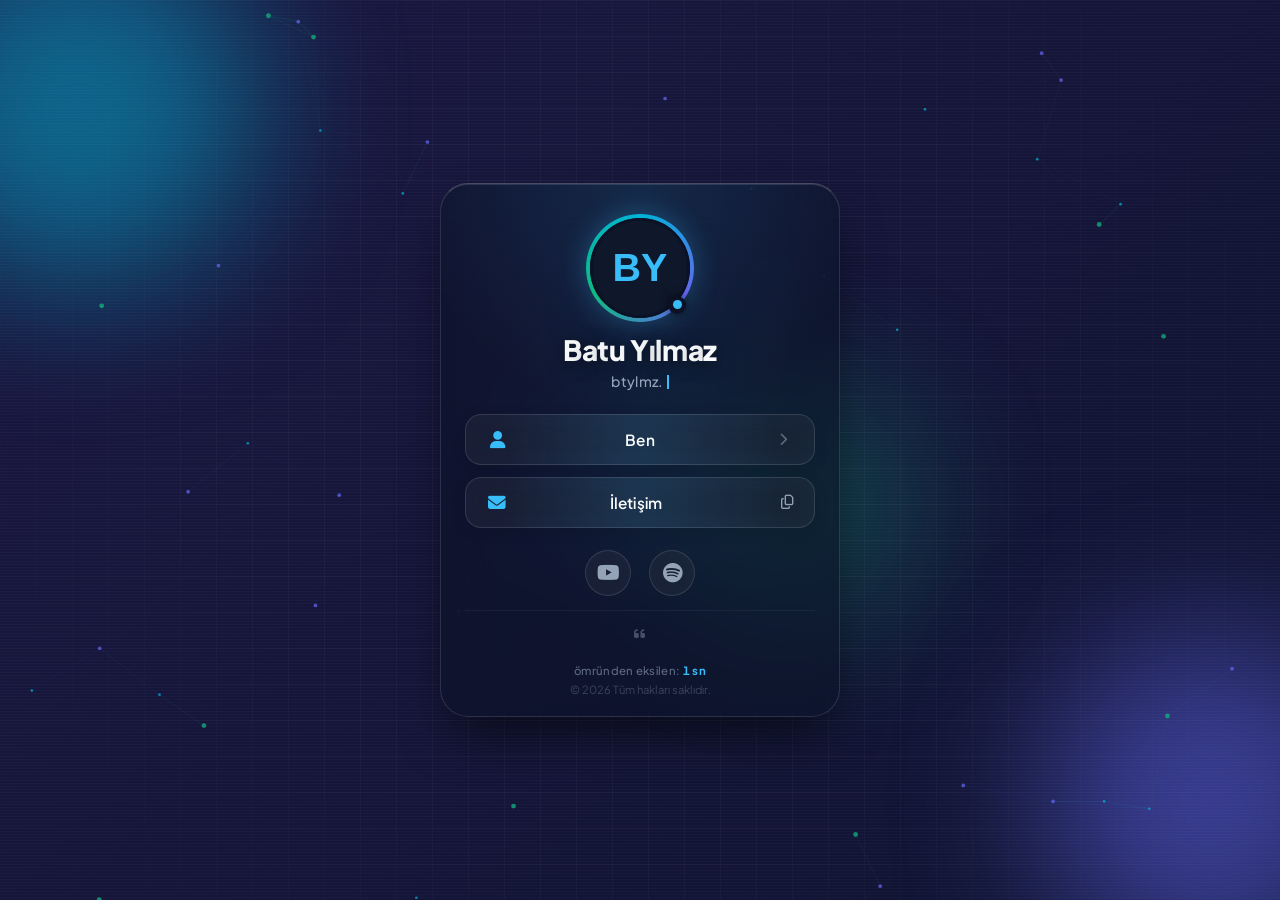
==== commit a72a6524: "Update index.html" ====
--- a/index.html
+++ b/index.html
@@ -1,1388 +1,615 @@
 <!DOCTYPE html>
 <html lang="tr">
 <head>
-    <!-- Google tag (gtag.js) -->
-    <script async src="https://www.googletagmanager.com/gtag/js?id=G-B5N7JLQ6DZ"></script>
-    <script>
-      window.dataLayer = window.dataLayer || [];
-      function gtag(){dataLayer.push(arguments);}
-      gtag('js', new Date());
-      gtag('config', 'G-B5N7JLQ6DZ');
-    </script>
-
-    <meta charset="UTF-8">
-    <meta name="viewport" content="width=device-width, initial-scale=1.0, maximum-scale=5.0, viewport-fit=cover">
-    <meta name="theme-color" content="#090f24">
-
-    <title>Batu Yılmaz | btylmz</title>
-
-    <link rel="preconnect" href="https://fonts.googleapis.com">
-    <link rel="preconnect" href="https://fonts.gstatic.com" crossorigin>
-    <link href="https://fonts.googleapis.com/css2?family=Plus+Jakarta+Sans:wght@400;500;600;700;800&display=swap" rel="stylesheet">
-    <link rel="stylesheet" href="https://cdnjs.cloudflare.com/ajax/libs/font-awesome/6.5.2/css/all.min.css">
-
-    <style>
-        /* ==========================================================================
-           1. RENK PALETİ VE TEMEL AYARLAR
-           ========================================================================== */
-        :root {
-            --bg: #090f24;
-            --o1: #00b4d8;
-            --o2: #6366f1;
-            --o3: #10b981;
-            --tx: #f8fafc;
-            --tx2: #94a3b8;
-            --ac: #38bdf8;
-            --bd: rgba(255, 255, 255, 0.12);
-            --bt: rgba(255, 255, 255, 0.05);
-            --bt-hover: rgba(255, 255, 255, 0.1);
-            --card-bg: rgba(11, 18, 38, 0.55);
-            --youtube-color: #ff0033;
-            --spotify-color: #1db954;
-            --mx: 50%;
-            --my: 0%;
-            --rx: 0deg;
-            --ry: 0deg;
-        }
-
-        * {
-            box-sizing: border-box;
-            margin: 0;
-            padding: 0;
-            -webkit-tap-highlight-color: transparent;
-        }
-
-        html, body {
-            min-height: 100%;
-        }
-
-        body {
-            font-family: 'Plus Jakarta Sans', -apple-system, BlinkMacSystemFont, sans-serif;
-            background-color: var(--bg);
-            color: var(--tx);
-            display: flex;
-            justify-content: center;
-            align-items: center;
-            min-height: 100vh;
-            min-height: 100dvh;
-            padding: calc(24px + env(safe-area-inset-top)) 20px calc(24px + env(safe-area-inset-bottom));
-            overflow-x: hidden;
-            position: relative;
-            -webkit-font-smoothing: antialiased;
-            perspective: 1200px;
-        }
-
-        /* ==========================================================================
-           2. ANİMASYONLU ARKA PLAN + AKIŞKAN AĞ GÖRSELLEŞTİRİCİSİ (CANVAS)
-           ========================================================================== */
-        .bg {
-            position: fixed;
-            inset: 0;
-            z-index: 0;
-            overflow: hidden;
-            background: linear-gradient(-45deg, #090f24, #16203a, #0b132b, #1b1742);
-            background-size: 400% 400%;
-            animation: flow 18s ease infinite;
-        }
-
-        #netCanvas {
-            position: fixed;
-            inset: 0;
-            width: 100%;
-            height: 100%;
-            z-index: 1;
-            pointer-events: none;
-            opacity: 0.75;
-        }
-
-        .grid {
-            position: fixed;
-            inset: 0;
-            z-index: 2;
-            pointer-events: none;
-            background-image:
-                linear-gradient(to right, rgba(255, 255, 255, 0.03) 1px, transparent 1px),
-                linear-gradient(to bottom, rgba(255, 255, 255, 0.03) 1px, transparent 1px);
-            background-size: 36px 36px;
-            -webkit-mask-image: radial-gradient(circle, #000 45%, transparent 95%);
-            mask-image: radial-gradient(circle, #000 45%, transparent 95%);
-        }
-
-        .scan {
-            position: fixed;
-            inset: 0;
-            z-index: 3;
-            pointer-events: none;
-            background: repeating-linear-gradient(rgba(255, 255, 255, 0.022) 0 1px, transparent 1px 3px);
-        }
-
-        .glow {
-            position: fixed;
-            z-index: 4;
-            left: 50%;
-            top: 50%;
-            width: 380px;
-            height: 380px;
-            border-radius: 50%;
-            pointer-events: none;
-            transform: translate(-50%, -50%);
-            background: radial-gradient(circle, rgba(56, 189, 248, 0.16), transparent 65%);
-            transition: left 0.3s ease-out, top 0.3s ease-out;
-        }
-
-        .orb {
-            position: absolute;
-            border-radius: 50%;
-            filter: blur(75px);
-            -webkit-filter: blur(75px);
-            opacity: 0.5;
-            transition: background-color 2.2s ease;
-            will-change: transform, background-color;
-        }
-
-        .o1 {
-            width: min(360px, 70vw);
-            height: min(360px, 70vw);
-            background-color: var(--o1);
-            top: -8%;
-            left: -8%;
-            animation: m1 14s infinite alternate ease-in-out;
-        }
-
-        .o2 {
-            width: min(340px, 65vw);
-            height: min(340px, 65vw);
-            background-color: var(--o2);
-            bottom: -8%;
-            right: -8%;
-            animation: m2 18s infinite alternate ease-in-out;
-        }
-
-        .o3 {
-            width: min(250px, 50vw);
-            height: min(250px, 50vw);
-            background-color: var(--o3);
-            top: 42%;
-            left: 52%;
-            opacity: 0.3;
-            animation: m3 16s infinite alternate ease-in-out;
-        }
-
-        /* ==========================================================================
-           3. BUZLU CAM KARTVİZİT, PERLIN NOISE DOKUSU & JİROSKOP YANSIMASI
-           ========================================================================== */
-        .card-container {
-            position: relative;
-            width: 100%;
-            max-width: 400px;
-            padding: 42px 28px 32px 28px;
-            background: var(--card-bg);
-            border: 1px solid var(--bd);
-            border-top: 1px solid rgba(255, 255, 255, 0.24);
-            border-radius: 28px;
-            backdrop-filter: blur(24px);
-            -webkit-backdrop-filter: blur(24px);
-            box-shadow: 0 25px 50px -12px rgba(0, 0, 0, 0.55),
-                        inset 0 1px 0 0 rgba(255, 255, 255, 0.12);
-            display: flex;
-            flex-direction: column;
-            align-items: center;
-            z-index: 10;
-            opacity: 0;
-            overflow: hidden;
-            transform: rotateX(var(--rx)) rotateY(var(--ry));
-            transform-style: preserve-3d;
-            animation: lin 0.75s cubic-bezier(0.16, 1, 0.3, 1) forwards;
-            transition: opacity 0.45s ease, filter 0.45s ease, transform 0.18s ease-out;
-        }
-
-        /* Dinamik Film Greni (Perlin Noise) Katmanı */
-        .card-grain {
-            position: absolute;
-            inset: -20%;
-            width: 140%;
-            height: 140%;
-            pointer-events: none;
-            z-index: -1;
-            opacity: 0.055;
-            mix-blend-mode: overlay;
-            filter: url(#glassNoise);
-            animation: grainShift 8s steps(6) infinite;
-        }
-
-        /* İmleç ve Jiroskop duyarlı dinamik cam yansıması */
-        .card-container::after {
-            content: '';
-            position: absolute;
-            inset: 0;
-            border-radius: 28px;
-            pointer-events: none;
-            background: radial-gradient(340px circle at var(--mx, 50%) var(--my, 0%), rgba(56, 189, 248, 0.13), transparent 68%);
-            z-index: -1;
-        }
-
-        .card-container.out {
-            animation: lout 0.45s ease forwards !important;
-            pointer-events: none;
-        }
-
-        .reveal-item {
-            opacity: 0;
-            transform: translateY(14px);
-            transition: opacity 0.55s ease, transform 0.55s cubic-bezier(0.16, 1, 0.3, 1);
-        }
-
-        .reveal-item.in-view {
-            opacity: 1;
-            transform: translateY(0);
-        }
-
-        /* Conic Ring Profil Çerçevesi */
-        .profile-wrapper {
-            position: relative;
-            width: 114px;
-            height: 114px;
-            margin-bottom: 18px;
-            cursor: pointer;
-            user-select: none;
-        }
-
-        .profile-wrapper::before {
-            content: '';
-            position: absolute;
-            inset: -4px;
-            border-radius: 50%;
-            background: conic-gradient(var(--o1), var(--o2), var(--o3), var(--o1));
-            animation: spin 5s linear infinite;
-            box-shadow: 0 0 30px rgba(56, 189, 248, 0.3);
-            z-index: 1;
-        }
-
-        .profile-wrapper::after {
-            content: '';
-            position: absolute;
-            inset: 0;
-            border-radius: 50%;
-            background: #0b1226;
-            z-index: 1;
-        }
-
-        .profile-pic {
-            width: 100%;
-            height: 100%;
-            border-radius: 50%;
-            object-fit: cover;
-            border: 3px solid #0b1226;
-            position: relative;
-            z-index: 2;
-            background-color: #0f172a;
-            display: block;
-            transition: transform 0.35s cubic-bezier(0.2, 0.9, 0.3, 1.2);
-        }
-
-        .profile-wrapper:hover .profile-pic {
-            transform: scale(0.96);
-        }
-
-        .status-dot {
-            position: absolute;
-            z-index: 3;
-            right: 4px;
-            bottom: 4px;
-            width: 18px;
-            height: 18px;
-            border-radius: 50%;
-            background: #0b1226;
-            display: flex;
-            align-items: center;
-            justify-content: center;
-            box-shadow: 0 0 10px rgba(0, 0, 0, 0.6);
-        }
-
-        .status-dot span {
-            width: 10px;
-            height: 10px;
-            border-radius: 50%;
-            background: var(--ac);
-            animation: pulse 2.4s ease-in-out infinite;
-        }
-
-        /* ==========================================================================
-           4. KİNETİK TİPOGRAFİ & GLITCH İSİM ALANI
-           ========================================================================== */
-        .profile-name {
-            font-size: clamp(1.55rem, 6vw, 1.8rem);
-            font-weight: 800;
-            margin-bottom: 6px;
-            letter-spacing: -0.4px;
-            text-align: center;
-            position: relative;
-            text-shadow: 0 2px 18px rgba(0, 0, 0, 0.5);
-            cursor: pointer;
-            display: inline-flex;
-            justify-content: center;
-            flex-wrap: nowrap;
-            user-select: none;
-        }
-
-        .k-char {
-            display: inline-block;
-            will-change: transform, color, text-shadow;
-            transition: color 0.2s ease, text-shadow 0.2s ease;
-        }
-
-        .k-char.space {
-            width: 0.32em;
-        }
-
-        .glitch::before,
-        .glitch::after {
-            content: attr(data-text);
-            position: absolute;
-            left: 0;
-            top: 0;
-            width: 100%;
-            pointer-events: none;
-        }
-
-        .glitch::before {
-            color: #ff2d6f;
-            clip-path: inset(0 0 100% 0);
-            animation: g1 3.1s infinite steps(1);
-        }
-
-        .glitch::after {
-            color: #22d3ee;
-            clip-path: inset(100% 0 0 0);
-            animation: g2 2.6s infinite steps(1);
-        }
-
-        .profile-bio {
-            font-size: 0.94rem;
-            font-weight: 500;
-            color: var(--tx2);
-            margin-bottom: 30px;
-            min-height: 1.4em;
-            text-align: center;
-            letter-spacing: 0.4px;
-        }
-
-        .profile-bio::after {
-            content: '';
-            display: inline-block;
-            width: 2px;
-            height: 1em;
-            margin-left: 4px;
-            vertical-align: -0.12em;
-            background: var(--ac);
-            animation: blink 1s steps(1) infinite;
-        }
-
-        /* ==========================================================================
-           5. BAĞLANTI BUTONLARI (Dinamik Yansıma + 3B Perspektif)
-           ========================================================================== */
-        .links-wrapper {
-            width: 100%;
-            display: flex;
-            flex-direction: column;
-            gap: 13px;
-            perspective: 1000px;
-        }
-
-        .btn-row {
-            position: relative;
-            width: 100%;
-            display: flex;
-            align-items: center;
-        }
-
-        .link-btn {
-            display: flex;
-            align-items: center;
-            justify-content: space-between;
-            width: 100%;
-            padding: 16px 20px;
-            background: radial-gradient(180px circle at var(--bx, 50%) var(--by, 50%), rgba(56, 189, 248, 0.12), transparent 75%), var(--bt);
-            border: 1px solid var(--bd);
-            border-radius: 16px;
-            color: var(--tx);
-            text-decoration: none;
-            font-size: 1rem;
-            font-weight: 600;
-            backdrop-filter: blur(12px);
-            -webkit-backdrop-filter: blur(12px);
-            box-shadow: 0 4px 15px rgba(0, 0, 0, 0.12);
-            transition: background-color 0.25s, border-color 0.25s, box-shadow 0.25s, transform 0.2s cubic-bezier(0.4, 0, 0.2, 1);
-            position: relative;
-            overflow: hidden;
-            transform-style: preserve-3d;
-        }
-
-        .link-btn::before {
-            content: '';
-            position: absolute;
-            top: 0;
-            left: -100%;
-            width: 50%;
-            height: 100%;
-            background: linear-gradient(to right, transparent, rgba(255, 255, 255, 0.12), transparent);
-            transform: skewX(-25deg);
-            transition: left 0.6s ease;
-        }
-
-        .link-btn:hover::before {
-            left: 150%;
-        }
-
-        .btn-icon-left {
-            font-size: 1.15rem;
-            color: var(--ac);
-            width: 28px;
-            text-align: center;
-            transition: transform 0.3s ease, color 0.3s ease;
-        }
-
-        .link-btn span {
-            flex-grow: 1;
-            text-align: center;
-            letter-spacing: 0.2px;
-        }
-
-        .btn-icon-right {
-            font-size: 0.85rem;
-            color: var(--tx2);
-            width: 28px;
-            text-align: center;
-            opacity: 0.55;
-            transition: transform 0.3s ease, opacity 0.3s ease, color 0.3s ease;
-        }
-
-        .link-btn:hover {
-            background-color: var(--bt-hover);
-            border-color: rgba(56, 189, 248, 0.45);
-            box-shadow: 0 0 18px rgba(56, 189, 248, 0.18);
-        }
-
-        .link-btn:hover .btn-icon-left {
-            color: #ffffff;
-            transform: scale(1.12);
-        }
-
-        .link-btn:hover .btn-icon-right {
-            opacity: 1;
-            color: var(--ac);
-            transform: translateX(4px);
-        }
-
-        .link-btn:active {
-            transform: scale(0.97) !important;
-        }
-
-        .copy-trigger {
-            position: absolute;
-            right: 12px;
-            z-index: 5;
-            width: 34px;
-            height: 34px;
-            border-radius: 10px;
-            border: 1px solid transparent;
-            background: transparent;
-            color: var(--tx2);
-            cursor: pointer;
-            display: flex;
-            align-items: center;
-            justify-content: center;
-            font-size: 0.9rem;
-            transition: all 0.2s ease;
-        }
-
-        .copy-trigger:hover {
-            background: rgba(56, 189, 248, 0.15);
-            border-color: rgba(56, 189, 248, 0.35);
-            color: var(--tx);
-        }
-
-        .copy-trigger:active {
-            transform: scale(0.9);
-        }
-
-        /* ==========================================================================
-           6. FİZİK MOTORLU ELASTİK VEKTÖR TEL (SVG SPRING WIRE)
-           ========================================================================== */
-        .wire-box {
-            width: 100%;
-            height: 38px;
-            margin: 10px 0 2px 0;
-            position: relative;
-            display: flex;
-            align-items: center;
-            justify-content: center;
-            touch-action: pan-y;
-            cursor: grab;
-            user-select: none;
-        }
-
-        .wire-box:active {
-            cursor: grabbing;
-        }
-
-        .elastic-wire {
-            width: 100%;
-            height: 54px;
-            overflow: visible;
-            display: block;
-        }
-
-        .wire-glow {
-            fill: none;
-            stroke: url(#wireGrad);
-            stroke-width: 4px;
-            stroke-linecap: round;
-            opacity: 0.22;
-            filter: blur(4px);
-            transition: opacity 0.2s ease;
-        }
-
-        .wire-core {
-            fill: none;
-            stroke: url(#wireGrad);
-            stroke-width: 1.5px;
-            stroke-linecap: round;
-            opacity: 0.75;
-        }
-
-        .wire-node {
-            fill: var(--ac);
-            opacity: 0.65;
-        }
-
-        /* ==========================================================================
-           7. YUVARLAK YOUTUBE & SPOTIFY İKON YUVALARI
-           ========================================================================== */
-        .social-icons {
-            display: flex;
-            gap: 18px;
-            margin-top: 6px;
-        }
-
-        .social-icon {
-            width: 48px;
-            height: 48px;
-            border-radius: 50%;
-            background: var(--bt);
-            border: 1px solid var(--bd);
-            display: flex;
-            justify-content: center;
-            align-items: center;
-            color: var(--tx2);
-            font-size: 1.3rem;
-            text-decoration: none;
-            backdrop-filter: blur(12px);
-            -webkit-backdrop-filter: blur(12px);
-            transition: all 0.3s cubic-bezier(0.4, 0, 0.2, 1);
-            position: relative;
-        }
-
-        .social-icon.youtube:hover {
-            color: #ffffff;
-            background: rgba(255, 0, 51, 0.15);
-            border-color: var(--youtube-color);
-            transform: translateY(-4px) scale(1.05);
-            box-shadow: 0 6px 20px rgba(255, 0, 51, 0.35);
-        }
-
-        .social-icon.spotify:hover {
-            color: #ffffff;
-            background: rgba(29, 185, 84, 0.15);
-            border-color: var(--spotify-color);
-            transform: translateY(-4px) scale(1.05);
-            box-shadow: 0 6px 20px rgba(29, 185, 84, 0.35);
-        }
-
-        .social-icon:active {
-            transform: scale(0.93);
-        }
-
-        /* ==========================================================================
-           8. ALT BİLGİ, CANLI SÜRE SAYACI, SPA SAHNESİ VE TOAST
-           ========================================================================== */
-        .footer-meta {
-            margin-top: 24px;
-            display: flex;
-            flex-direction: column;
-            align-items: center;
-            gap: 6px;
-        }
-
-        .session-timer {
-            font-size: 0.74rem;
-            font-weight: 500;
-            color: rgba(148, 163, 184, 0.6);
-            letter-spacing: 0.3px;
-            font-variant-numeric: tabular-nums;
-        }
-
-        .session-timer b {
-            color: var(--ac);
-            font-weight: 700;
-        }
-
-        .footer-text {
-            font-size: 0.76rem;
-            color: rgba(148, 163, 184, 0.4);
-            text-align: center;
-        }
-
-        .toast {
-            position: fixed;
-            bottom: calc(22px + env(safe-area-inset-bottom));
-            left: 50%;
-            transform: translate(-50%, 16px);
-            padding: 10px 18px;
-            border-radius: 99px;
-            background: rgba(11, 18, 38, 0.85);
-            border: 1px solid rgba(56, 189, 248, 0.4);
-            color: var(--tx);
-            font-size: 0.82rem;
-            font-weight: 600;
-            backdrop-filter: blur(12px);
-            -webkit-backdrop-filter: blur(12px);
-            box-shadow: 0 8px 24px rgba(0, 0, 0, 0.4), 0 0 15px rgba(56, 189, 248, 0.15);
-            opacity: 0;
-            pointer-events: none;
-            z-index: 50;
-            transition: opacity 0.3s ease, transform 0.3s ease;
-        }
-
-        .toast.show {
-            opacity: 1;
-            transform: translate(-50%, 0);
-        }
-
-        #spaMount {
-            position: fixed;
-            inset: 0;
-            z-index: 25;
-            display: none;
-        }
-
-        #spaMount.active {
-            display: block;
-        }
-
-        .svg-defs {
-            position: absolute;
-            width: 0;
-            height: 0;
-            pointer-events: none;
-        }
-
-        /* ==========================================================================
-           9. KEYFRAMES
-           ========================================================================== */
-        @keyframes flow {
-            0%, 100% { background-position: 0 50%; }
-            50% { background-position: 100% 50%; }
-        }
-        @keyframes m1 {
-            to { transform: translate3d(100px, 70px, 0) scale(1.15); }
-        }
-        @keyframes m2 {
-            to { transform: translate3d(-100px, -80px, 0) scale(1.1); }
-        }
-        @keyframes m3 {
-            0% { transform: translate3d(-60px, -30px, 0) scale(0.9); }
-            100% { transform: translate3d(50px, 60px, 0) scale(1.2); }
-        }
-        @keyframes lin {
-            from { opacity: 0; translate: 0 14px; filter: blur(6px); }
-            to { opacity: 1; translate: 0 0; filter: blur(0); }
-        }
-        @keyframes lout {
-            from { opacity: 1; filter: blur(0); }
-            to { opacity: 0; translate: 0 -10px; filter: blur(8px); }
-        }
-        @keyframes spin {
-            to { transform: rotate(360deg); }
-        }
-        @keyframes pulse {
-            0%, 100% { transform: scale(0.75); opacity: 0.6; }
-            50% { transform: scale(1.25); opacity: 1; }
-        }
-        @keyframes blink {
-            50% { opacity: 0; }
-        }
-        @keyframes grainShift {
-            0%, 100% { transform: translate(0, 0); }
-            25% { transform: translate(-2%, 1.5%); }
-            50% { transform: translate(1.5%, -2%); }
-            75% { transform: translate(-1.5%, -1.5%); }
-        }
-        @keyframes g1 {
-            0%, 90%, 100% { clip-path: inset(0 0 100% 0); transform: none; }
-            91% { clip-path: inset(12% 0 58% 0); transform: translate(-4px, 0); }
-            94% { clip-path: inset(55% 0 20% 0); transform: translate(3px, 0); }
-            97% { clip-path: inset(30% 0 40% 0); transform: translate(-2px, 0); }
-        }
-        @keyframes g2 {
-            0%, 86%, 100% { clip-path: inset(100% 0 0 0); transform: none; }
-            88% { clip-path: inset(60% 0 8% 0); transform: translate(4px, 0); }
-            92% { clip-path: inset(8% 0 70% 0); transform: translate(-3px, 0); }
-            95% { clip-path: inset(40% 0 35% 0); transform: translate(2px, 0); }
-        }
-
-        /* ==========================================================================
-           10. MOBİL UYUMLULUK & HAREKET AZALTMA TERCİHİ
-           ========================================================================== */
-        @media screen and (max-width: 480px) {
-            body {
-                padding: calc(16px + env(safe-area-inset-top)) 16px calc(16px + env(safe-area-inset-bottom));
-            }
-            .card-container {
-                padding: 36px 20px 28px 20px;
-                border-radius: 24px;
-            }
-            .profile-wrapper {
-                width: 102px;
-                height: 102px;
-            }
-            .link-btn {
-                padding: 15px 18px;
-                font-size: 0.96rem;
-            }
-        }
-
-        @media (prefers-reduced-motion: reduce) {
-            .bg, .orb, .glitch::before, .glitch::after, .profile-wrapper::before, .card-grain {
-                animation: none !important;
-            }
-            .glow, #netCanvas {
-                display: none;
-            }
-        }
-    </style>
+<!-- Google tag (gtag.js) -->
+<script async src="https://www.googletagmanager.com/gtag/js?id=G-B5N7JLQ6DZ"></script>
+<script>
+  window.dataLayer = window.dataLayer || [];
+  function gtag(){dataLayer.push(arguments);}
+  gtag('js', new Date());
+  gtag('config', 'G-B5N7JLQ6DZ');
+</script>
+
+<meta charset="UTF-8">
+<meta name="viewport" content="width=device-width, initial-scale=1, viewport-fit=cover">
+<meta name="theme-color" content="#090f24">
+<meta name="color-scheme" content="dark">
+<meta name="description" content="Batu Yılmaz'ın kişisel sayfası.">
+<meta property="og:type" content="website">
+<meta property="og:title" content="Batu Yılmaz | btylmz">
+<meta property="og:description" content="Batu Yılmaz'ın kişisel sayfası.">
+<title>btylmz</title>
+<link rel="icon" href="data:image/svg+xml,%3Csvg xmlns='http://www.w3.org/2000/svg' viewBox='0 0 64 64'%3E%3Ccircle cx='32' cy='32' r='29' fill='%230b1226' stroke='%2338bdf8' stroke-width='5'/%3E%3Ccircle cx='32' cy='32' r='8' fill='%2338bdf8'/%3E%3C/svg%3E">
+
+<link rel="preconnect" href="https://fonts.googleapis.com">
+<link rel="preconnect" href="https://fonts.gstatic.com" crossorigin>
+<link href="https://fonts.googleapis.com/css2?family=Plus+Jakarta+Sans:ital,wght@0,400;0,500;0,600;0,700;0,800;1,400&family=Noto+Sans+Arabic:wght@400&family=Noto+Sans+Old+Turkic&display=swap" rel="stylesheet">
+<link rel="stylesheet" href="https://cdnjs.cloudflare.com/ajax/libs/font-awesome/6.5.2/css/all.min.css">
+
+<style>
+/* ===== 1. Temel ===== */
+:root{
+  --bg:#090f24; --o1:#00b4d8; --o2:#6366f1; --o3:#10b981;
+  --tx:#f8fafc; --tx2:#94a3b8; --ac:#38bdf8;
+  --bd:rgba(255,255,255,.12); --bt:rgba(255,255,255,.05); --card:rgba(11,18,38,.58);
+  --mx:50%; --my:0%; --rx:0deg; --ry:0deg; --zy:0px;
+}
+*{box-sizing:border-box;margin:0;padding:0;-webkit-tap-highlight-color:transparent}
+html,body{height:100%;overflow:hidden;overscroll-behavior:none;background:var(--bg);color:var(--tx);
+  font-family:'Plus Jakarta Sans',-apple-system,BlinkMacSystemFont,sans-serif;-webkit-font-smoothing:antialiased;touch-action:manipulation}
+button{font:inherit;color:inherit;background:none;border:0;cursor:pointer}
+:focus-visible{outline:2px solid var(--ac);outline-offset:3px}
+
+/* ===== 2. Arka plan katmanları ===== */
+.bg{position:fixed;inset:0;overflow:hidden;background:linear-gradient(-45deg,#090f24,#16203a,#0b132b,#1b1742);background-size:400% 400%;animation:flow 18s ease infinite}
+.orb{position:absolute;border-radius:50%;filter:blur(75px);-webkit-filter:blur(75px);opacity:.5;transition:background-color 2.4s ease;will-change:transform}
+.o1{width:min(360px,70vw);height:min(360px,70vw);background-color:var(--o1);top:-8%;left:-8%;animation:m1 14s infinite alternate ease-in-out}
+.o2{width:min(340px,65vw);height:min(340px,65vw);background-color:var(--o2);bottom:-8%;right:-8%;animation:m2 18s infinite alternate ease-in-out}
+.o3{width:min(250px,50vw);height:min(250px,50vw);background-color:var(--o3);top:42%;left:52%;opacity:.3;animation:m3 16s infinite alternate ease-in-out}
+#net,.grid,.scan,.void{position:fixed;inset:0;pointer-events:none}
+#net{z-index:1;width:100%;height:100%;opacity:.72}
+.grid{z-index:2;background-image:linear-gradient(to right,rgba(255,255,255,.03) 1px,transparent 1px),linear-gradient(to bottom,rgba(255,255,255,.03) 1px,transparent 1px);background-size:36px 36px;-webkit-mask-image:radial-gradient(circle,#000 45%,transparent 95%);mask-image:radial-gradient(circle,#000 45%,transparent 95%)}
+.scan{z-index:3;background:repeating-linear-gradient(rgba(255,255,255,.022) 0 1px,transparent 1px 3px)}
+.void{z-index:5;overflow:hidden}
+.frag{position:absolute;font-size:clamp(.72rem,2.5vw,.88rem);font-weight:500;letter-spacing:1.5px;white-space:nowrap;color:rgba(148,163,184,.22);
+  font-family:'Plus Jakarta Sans','Noto Sans Arabic','Noto Sans Old Turkic',sans-serif;opacity:0;animation:drift 9s ease-in-out forwards}
+.glow{position:fixed;z-index:4;left:50%;top:50%;width:380px;height:380px;border-radius:50%;pointer-events:none;transform:translate(-50%,-50%);
+  background:radial-gradient(circle,rgba(56,189,248,.15),transparent 65%);transition:left .3s ease-out,top .3s ease-out}
+
+/* ===== 3. Sahne ve kart ===== */
+.stage{position:fixed;inset:0;z-index:10;display:flex;flex-direction:column;align-items:center;perspective:1200px;
+  padding:calc(16px + env(safe-area-inset-top)) 18px calc(16px + env(safe-area-inset-bottom));overflow-x:hidden;overflow-y:auto;scrollbar-width:none}
+.stage::-webkit-scrollbar{display:none}
+.card{position:relative;width:100%;max-width:400px;margin:auto 0;padding:34px 24px 20px;display:flex;flex-direction:column;align-items:center;overflow:hidden;
+  background:var(--card);border:1px solid var(--bd);border-top-color:rgba(255,255,255,.24);border-radius:28px;
+  backdrop-filter:blur(24px);-webkit-backdrop-filter:blur(24px);
+  box-shadow:0 25px 50px -12px rgba(0,0,0,.6),inset 0 1px 0 rgba(255,255,255,.12);
+  opacity:0;transform:translate3d(0,var(--zy),0) rotateX(var(--rx)) rotateY(var(--ry));
+  animation:lin .75s cubic-bezier(.16,1,.3,1) forwards;transition:transform .22s cubic-bezier(.16,1,.3,1)}
+.card::after{content:'';position:absolute;inset:0;border-radius:inherit;pointer-events:none;z-index:-1;
+  background:radial-gradient(340px circle at var(--mx) var(--my),rgba(56,189,248,.13),transparent 68%)}
+.card.out{animation:lout .45s ease forwards;pointer-events:none}
+.rv{opacity:0;animation:rise .7s cubic-bezier(.16,1,.3,1) forwards;animation-delay:calc(var(--i)*70ms + 180ms)}
+
+/* Profil */
+.avatar{position:relative;width:100px;height:100px;margin-bottom:14px;border-radius:50%;flex-shrink:0}
+.avatar::before{content:'';position:absolute;inset:-4px;border-radius:50%;z-index:1;background:conic-gradient(var(--o1),var(--o2),var(--o3),var(--o1));box-shadow:0 0 28px rgba(56,189,248,.3);animation:spin 5s linear infinite}
+.avatar::after{content:'';position:absolute;inset:0;border-radius:50%;background:#0b1226;z-index:1}
+.avatar img{position:relative;z-index:2;display:block;width:100%;height:100%;border-radius:50%;object-fit:cover;border:3px solid #0b1226;background:#0f172a;transition:transform .35s cubic-bezier(.2,.9,.3,1.2)}
+.avatar:hover img{transform:scale(.95)}
+.dot{position:absolute;z-index:3;right:4px;bottom:4px;width:18px;height:18px;border-radius:50%;background:#0b1226;display:grid;place-items:center;box-shadow:0 0 10px rgba(0,0,0,.6)}
+.dot span{width:9px;height:9px;border-radius:50%;background:var(--ac);animation:pulse 2.4s ease-in-out infinite}
+
+/* İsim (kinetik + glitch) */
+.name{position:relative;display:inline-flex;justify-content:center;white-space:nowrap;min-height:1.3em;margin-bottom:4px;cursor:pointer;user-select:none;
+  font-size:clamp(1.45rem,5.5vw,1.75rem);font-weight:800;letter-spacing:-.4px;text-shadow:0 2px 18px rgba(0,0,0,.5)}
+.k{display:inline-block;will-change:transform;transition:color .2s,text-shadow .2s}
+.k.hot{color:var(--ac);text-shadow:0 0 16px rgba(56,189,248,.65)}
+.glitch::before,.glitch::after{content:attr(data-text);position:absolute;left:0;top:0;width:100%;text-align:center;pointer-events:none}
+.glitch::before{color:#ff2d6f;clip-path:inset(0 0 100% 0);animation:g1 3.1s infinite steps(1)}
+.glitch::after{color:#22d3ee;clip-path:inset(100% 0 0 0);animation:g2 2.6s infinite steps(1)}
+.bio{min-height:1.4em;margin-bottom:22px;text-align:center;font-size:.88rem;font-weight:500;letter-spacing:.35px;color:var(--tx2)}
+.bio::after{content:'';display:inline-block;width:2px;height:1em;margin-left:4px;vertical-align:-.12em;background:var(--ac);animation:blink 1s steps(1) infinite}
+
+/* ===== 4. Butonlar ===== */
+.links{width:100%;display:flex;flex-direction:column;gap:12px}
+.row{position:relative;width:100%;display:flex;align-items:center}
+.btn{position:relative;display:flex;align-items:center;justify-content:space-between;width:100%;padding:15px 18px;overflow:hidden;
+  color:var(--tx);text-decoration:none;font-size:.96rem;font-weight:600;border:1px solid var(--bd);border-radius:16px;
+  background:radial-gradient(180px circle at var(--bx,50%) var(--by,50%),rgba(56,189,248,.12),transparent 75%),var(--bt);
+  backdrop-filter:blur(12px);-webkit-backdrop-filter:blur(12px);box-shadow:0 4px 15px rgba(0,0,0,.12);
+  transition:background-color .25s,border-color .25s,box-shadow .25s,transform .2s cubic-bezier(.4,0,.2,1)}
+.btn.has-copy{padding-right:52px}
+.btn::before{content:'';position:absolute;top:0;left:-100%;width:50%;height:100%;background:linear-gradient(to right,transparent,rgba(255,255,255,.12),transparent);transform:skewX(-25deg);transition:left .6s ease}
+.btn:hover::before{left:150%}
+.btn:hover{background-color:rgba(255,255,255,.1);border-color:rgba(56,189,248,.45);box-shadow:0 0 18px rgba(56,189,248,.18)}
+.btn:active{transform:scale(.97)!important}
+.btn span{flex-grow:1;text-align:center;letter-spacing:.2px}
+.ic{width:26px;text-align:center;font-size:1.1rem;color:var(--ac);transition:transform .3s,color .3s}
+.chev{width:26px;text-align:center;font-size:.82rem;color:var(--tx2);opacity:.55;transition:transform .3s,opacity .3s,color .3s}
+.btn:hover .ic{color:#fff;transform:scale(1.12)}
+.btn:hover .chev{opacity:1;color:var(--ac);transform:translateX(4px)}
+.copy{position:absolute;right:8px;width:40px;height:40px;display:grid;place-items:center;border:1px solid transparent;border-radius:11px;color:var(--tx2);font-size:.9rem;transition:background .2s,border-color .2s,color .2s,transform .2s}
+.copy:hover{background:rgba(56,189,248,.15);border-color:rgba(56,189,248,.35);color:var(--tx)}
+.copy:active{transform:scale(.9)}
+
+.social{display:flex;gap:18px;margin-top:22px}
+.soc{width:46px;height:46px;display:grid;place-items:center;border-radius:50%;color:var(--tx2);font-size:1.25rem;text-decoration:none;
+  background:var(--bt);border:1px solid var(--bd);backdrop-filter:blur(12px);-webkit-backdrop-filter:blur(12px);transition:all .3s cubic-bezier(.4,0,.2,1)}
+.soc:hover{color:#fff;transform:translateY(-3px) scale(1.05)}
+.soc.yt:hover{background:rgba(255,0,51,.15);border-color:#ff0033;box-shadow:0 6px 20px rgba(255,0,51,.35)}
+.soc.sp:hover{background:rgba(29,185,84,.15);border-color:#1db954;box-shadow:0 6px 20px rgba(29,185,84,.35)}
+.soc:active{transform:scale(.93)}
+
+/* ===== 5. Gizli söz ===== */
+.nefs{width:100%;margin-top:14px;padding-top:6px;text-align:center;border-top:1px solid rgba(255,255,255,.05)}
+.nefs-btn{width:44px;height:34px;border-radius:10px;font-size:.8rem;color:rgba(148,163,184,.42);transition:color .25s,background .25s,transform .4s}
+.nefs-btn:hover,.nefs.open .nefs-btn{color:var(--ac);background:rgba(56,189,248,.1)}
+.nefs.open .nefs-btn{transform:rotate(180deg)}
+.nefs-panel{display:grid;grid-template-rows:0fr;transition:grid-template-rows .55s cubic-bezier(.16,1,.3,1)}
+.nefs.open .nefs-panel{grid-template-rows:1fr}
+.nefs-inner{min-height:0;overflow:hidden}
+.nefs-text{max-height:min(22vh,150px);padding:10px 4px 0;overflow-y:auto;scrollbar-width:thin;font-size:.74rem;font-style:italic;line-height:1.55;color:rgba(226,232,240,.8);text-wrap:pretty}
+.nefs-by{display:block;margin-top:6px;font-size:.6rem;font-style:normal;font-weight:600;letter-spacing:.8px;text-transform:uppercase;color:rgba(56,189,248,.6)}
+.w{display:inline-block}
+.nefs.open .w{animation:word .5s ease both;animation-delay:calc(var(--i)*22ms + 150ms)}
+
+/* ===== 6. Alt bilgi, Zeno, toast ===== */
+.foot{margin-top:12px;display:flex;flex-direction:column;align-items:center;gap:4px}
+.timer{font-size:.71rem;font-weight:500;letter-spacing:.3px;color:rgba(148,163,184,.6);font-variant-numeric:tabular-nums;transition:color .2s}
+.timer:hover{color:var(--tx)}
+.timer b{color:var(--ac);font-weight:700}
+.copyright{font-size:.7rem;color:rgba(148,163,184,.34)}
+.zeno{position:fixed;left:0;right:0;bottom:calc(10px + env(safe-area-inset-bottom));z-index:15;padding:0 24px;text-align:center;pointer-events:none;
+  font-size:.72rem;font-style:italic;letter-spacing:.4px;color:rgba(56,189,248,.75);opacity:0;transform:translateY(8px);transition:opacity .35s,transform .35s}
+.zeno.on{opacity:1;transform:none}
+.toast{position:fixed;z-index:50;left:50%;bottom:calc(20px + env(safe-area-inset-bottom));width:max-content;max-width:90vw;padding:10px 18px;border-radius:16px;
+  background:rgba(11,18,38,.92);border:1px solid rgba(56,189,248,.42);backdrop-filter:blur(14px);-webkit-backdrop-filter:blur(14px);
+  box-shadow:0 10px 28px rgba(0,0,0,.5),0 0 18px rgba(56,189,248,.16);
+  font-size:.76rem;font-weight:500;line-height:1.45;text-align:center;white-space:pre-line;
+  opacity:0;pointer-events:none;transform:translate(-50%,16px);transition:opacity .3s,transform .3s}
+.toast.show{opacity:1;transform:translate(-50%,0)}
+
+/* ===== 7. Animasyonlar ===== */
+@keyframes flow{0%,100%{background-position:0 50%}50%{background-position:100% 50%}}
+@keyframes m1{to{transform:translate3d(100px,70px,0) scale(1.15)}}
+@keyframes m2{to{transform:translate3d(-100px,-80px,0) scale(1.1)}}
+@keyframes m3{0%{transform:translate3d(-60px,-30px,0) scale(.9)}100%{transform:translate3d(50px,60px,0) scale(1.2)}}
+@keyframes lin{from{opacity:0;translate:0 14px;filter:blur(6px)}to{opacity:1;translate:0 0;filter:blur(0)}}
+@keyframes lout{from{opacity:1;filter:blur(0)}to{opacity:0;translate:0 -10px;filter:blur(8px)}}
+@keyframes rise{from{opacity:0;translate:0 12px}to{opacity:1;translate:0 0}}
+@keyframes word{from{opacity:0;filter:blur(4px);translate:0 4px}to{opacity:1;filter:blur(0);translate:0 0}}
+@keyframes spin{to{transform:rotate(360deg)}}
+@keyframes pulse{0%,100%{transform:scale(.75);opacity:.6}50%{transform:scale(1.25);opacity:1}}
+@keyframes blink{50%{opacity:0}}
+@keyframes drift{0%{opacity:0;transform:translateY(24px);filter:blur(4px)}25%{opacity:.26;filter:blur(0)}75%{opacity:.22;filter:blur(0)}100%{opacity:0;transform:translateY(-45px);filter:blur(5px)}}
+@keyframes g1{0%,90%,100%{clip-path:inset(0 0 100% 0);transform:none}91%{clip-path:inset(12% 0 58% 0);transform:translate(-4px,0)}94%{clip-path:inset(55% 0 20% 0);transform:translate(3px,0)}97%{clip-path:inset(30% 0 40% 0);transform:translate(-2px,0)}}
+@keyframes g2{0%,86%,100%{clip-path:inset(100% 0 0 0);transform:none}88%{clip-path:inset(60% 0 8% 0);transform:translate(4px,0)}92%{clip-path:inset(8% 0 70% 0);transform:translate(-3px,0)}95%{clip-path:inset(40% 0 35% 0);transform:translate(2px,0)}}
+
+/* ===== 8. Mobil ===== */
+@media (max-width:480px){
+  .card{padding:28px 18px 18px;border-radius:24px}
+  .avatar{width:90px;height:90px;margin-bottom:12px}
+  .bio{margin-bottom:18px}
+  .btn{padding:14px 16px;font-size:.94rem}
+  .btn.has-copy{padding-right:52px}
+  .social{margin-top:18px}
+}
+@media (max-height:670px){
+  .avatar{width:76px;height:76px;margin-bottom:8px}
+  .bio{margin-bottom:12px}
+  .social{margin-top:14px}
+  .nefs{margin-top:10px}
+  .foot{margin-top:8px}
+}
+@media (max-height:520px){.avatar{display:none}}
+@media (prefers-reduced-motion:reduce){
+  .bg,.orb,.avatar::before,.glitch::before,.glitch::after{animation:none!important}
+  .glow,#net,.void{display:none}
+  .rv{animation-duration:.01s;animation-delay:0s}
+}
+</style>
 </head>
 <body>
 
-    <!-- ÖZELLİK 4: PERLIN NOISE CAM DOKUSU FİLTRESİ -->
-    <svg class="svg-defs" aria-hidden="true">
-        <filter id="glassNoise">
-            <feTurbulence type="fractalNoise" baseFrequency="0.82" numOctaves="3" stitchTiles="stitch" />
-            <feColorMatrix type="saturate" values="0" />
-        </filter>
-    </svg>
-
-    <!-- ARKA PLAN KATMANI + AKIŞKAN AĞ CANVAS'I -->
-    <div class="bg">
-        <div class="orb o1"></div>
-        <div class="orb o2"></div>
-        <div class="orb o3"></div>
+<div class="bg"><div class="orb o1"></div><div class="orb o2"></div><div class="orb o3"></div></div>
+<canvas id="net" aria-hidden="true"></canvas>
+<div class="grid"></div>
+<div class="scan"></div>
+<div class="void" id="void" aria-hidden="true"></div>
+<div class="glow" id="glow"></div>
+
+<div class="stage" id="stage">
+  <main class="card" id="card">
+
+    <!-- Profil fotoğrafını değiştirmek için img src'sine kendi görselinin yolunu yaz -->
+    <button type="button" class="avatar rv" id="avatar" style="--i:0" title="Ben, benim." aria-label="Kimliği değiştir">
+      <img alt="Batu Yılmaz" src="data:image/svg+xml,%3Csvg xmlns='http://www.w3.org/2000/svg' viewBox='0 0 200 200'%3E%3Crect width='200' height='200' fill='%230f172a'/%3E%3Ctext x='100' y='128' font-family='Arial,sans-serif' font-size='84' font-weight='700' text-anchor='middle' fill='%2338bdf8'%3EBY%3C/text%3E%3C/svg%3E">
+      <span class="dot"><span></span></span>
+    </button>
+
+    <h1 class="name glitch rv" id="name" style="--i:1" data-text="Batu Yılmaz">Batu Yılmaz</h1>
+    <p class="bio rv" id="bio" style="--i:2"></p>
+
+    <nav class="links">
+      <div class="row rv" style="--i:3">
+        <a class="btn" id="btnBen" href="/ben" data-mood="#f59e0b,#6366f1,#ec4899">
+          <i class="fa-solid fa-user ic"></i><span>Ben</span><i class="fa-solid fa-chevron-right chev"></i>
+        </a>
+      </div>
+      <div class="row rv" style="--i:4">
+        <a class="btn has-copy" href="mailto:btylmz8@gmail.com" data-mood="#38bdf8,#8b5cf6,#22d3ee">
+          <i class="fa-solid fa-envelope ic"></i><span>İletişim</span>
+        </a>
+        <button type="button" class="copy" id="copy" aria-label="E-posta adresini kopyala" title="Adresi kopyala"><i class="fa-regular fa-copy"></i></button>
+      </div>
+    </nav>
+
+    <div class="social rv" style="--i:5">
+      <a class="soc yt" href="https://www.youtube.com/@btylmz" data-mood="#ef4444,#f43f5e,#7c3aed" target="_blank" rel="noopener noreferrer" aria-label="YouTube"><i class="fa-brands fa-youtube"></i></a>
+      <a class="soc sp" href="https://open.spotify.com/user/lpq8eu1de9nyc91cpsnokgis8?si=13d0ce40cacb4962" data-mood="#10b981,#0ea5e9,#22c55e" target="_blank" rel="noopener noreferrer" aria-label="Spotify"><i class="fa-brands fa-spotify"></i></a>
     </div>
-    <canvas id="netCanvas"></canvas>
-    <div class="grid"></div>
-    <div class="scan"></div>
-    <div class="glow" id="glow"></div>
-
-    <!-- ANA KARTVİZİT KUTUSU -->
-    <main class="card-container" id="card">
-        <div class="card-grain" aria-hidden="true"></div>
-
-        <!-- PROFİL FOTOĞRAFI -->
-        <div class="profile-wrapper reveal-item" id="avatarBtn" title="Dokun: atmosferi değiştir">
-            <img src="https://ui-avatars.com/api/?name=BY&background=0f172a&color=38bdf8&size=200&font-size=0.4&bold=true" alt="Batu Yılmaz" class="profile-pic">
-            <div class="status-dot"><span></span></div>
+
+    <!-- Gizli söz: ikona tıklayınca açılır -->
+    <section class="nefs rv" id="nefs" style="--i:6">
+      <button type="button" class="nefs-btn" id="nefsBtn" aria-expanded="false" aria-controls="nefsPanel" aria-label="Sözü göster"><i class="fa-solid fa-quote-left"></i></button>
+      <div class="nefs-panel" id="nefsPanel" inert>
+        <div class="nefs-inner">
+          <blockquote class="nefs-text" id="nefsText">“Suskunluk, tahtadan binittir. Suskunluk, deniz ehline telkindir. Seni yorgun düşüren suskunluk, öte yanın aşkını haykırmaktadır. Sen dersin ki niçin suskun acaba? O da der ki acaba kulağı nerde? Ben bağırmaktan sağır oldum, o ise habersiz. Keskin kulaklılar bu sözden sağır oldu.”</blockquote>
+          <cite class="nefs-by">Mesnevi</cite>
         </div>
-
-        <!-- KİNETİK TİPOGRAFİ & GLITCH İSİM ALANI -->
-        <h1 class="profile-name glitch reveal-item" id="profileName" data-text="Batu Yılmaz">Batu Yılmaz</h1>
-
-        <!-- DAKTİLO / FISILTI SATIRI -->
-        <div class="profile-bio reveal-item" id="typewriter"></div>
-
-        <!-- ANA BUTONLAR ("Ben" ve "İletişim") -->
-        <div class="links-wrapper">
-
-            <!-- 1. Buton: Ben (SPA Geçiş Destekli) -->
-            <div class="btn-row reveal-item">
-                <a href="/ben" class="link-btn" id="btnBen" data-mood="#f59e0b,#6366f1,#ec4899">
-                    <i class="fa-solid fa-user btn-icon-left"></i>
-                    <span>Ben</span>
-                    <i class="fa-solid fa-chevron-right btn-icon-right"></i>
-                </a>
-            </div>
-
-            <!-- 2. Buton: İletişim + Hızlı Kopyalama -->
-            <div class="btn-row reveal-item">
-                <a href="mailto:btylmz8@gmail.com" class="link-btn" id="btnMail" data-mood="#38bdf8,#8b5cf6,#22d3ee" style="padding-right: 48px;">
-                    <i class="fa-solid fa-envelope btn-icon-left"></i>
-                    <span>İletişim</span>
-                </a>
-                <button type="button" class="copy-trigger" id="copyEmail" aria-label="E-posta adresini kopyala" title="Adresi kopyala">
-                    <i class="fa-regular fa-copy"></i>
-                </button>
-            </div>
-
-        </div>
-
-        <!-- ÖZELLİK 3: ETKİLEŞİMLİ ELASTİK VEKTÖR TEL (FİZİK MOTORLU SVG) -->
-        <div class="wire-box reveal-item" id="wireBox" title="Dokun veya çek: elastik tel">
-            <svg class="elastic-wire" viewBox="0 0 340 54" preserveAspectRatio="none">
-                <defs>
-                    <linearGradient id="wireGrad" x1="0%" y1="0%" x2="100%" y2="0%">
-                        <stop offset="0%" stop-color="var(--o1)" stop-opacity="0.15" />
-                        <stop offset="50%" stop-color="var(--ac)" stop-opacity="1" />
-                        <stop offset="100%" stop-color="var(--o2)" stop-opacity="0.15" />
-                    </linearGradient>
-                </defs>
-                <path class="wire-glow" id="wireGlow" d="M 8 27 Q 170 27 332 27" />
-                <path class="wire-core" id="wireCore" d="M 8 27 Q 170 27 332 27" />
-                <circle class="wire-node" cx="8" cy="27" r="2" />
-                <circle class="wire-node" cx="332" cy="27" r="2" />
-            </svg>
-        </div>
-
-        <!-- YOUTUBE VE SPOTIFY LİNKLERİ -->
-        <div class="social-icons reveal-item">
-            <a href="https://www.youtube.com/@btylmz" class="social-icon youtube" data-mood="#ef4444,#f43f5e,#7c3aed" target="_blank" rel="noopener noreferrer" aria-label="YouTube">
-                <i class="fa-brands fa-youtube"></i>
-            </a>
-            <a href="https://open.spotify.com/user/lpq8eu1de9nyc91cpsnokgis8?si=13d0ce40cacb4962" class="social-icon spotify" data-mood="#10b981,#0ea5e9,#22c55e" target="_blank" rel="noopener noreferrer" aria-label="Spotify">
-                <i class="fa-brands fa-spotify"></i>
-            </a>
-        </div>
-
-        <!-- ALT BİLGİ VE CANLI SÜRE SAYACI -->
-        <div class="footer-meta reveal-item">
-            <div class="session-timer">buradasın: <b id="timerVal">0 sn</b></div>
-            <div class="footer-text">© 2026 Tüm hakları saklıdır.</div>
-        </div>
-
-    </main>
-
-    <!-- SPA DİNAMİK SAHNE YUVASI -->
-    <div id="spaMount"></div>
-
-    <!-- KOPYALAMA BİLDİRİMİ -->
-    <div class="toast" id="toast">btylmz8@gmail.com kopyalandı</div>
-
-    <!-- ETKİLEŞİM VE MİMARİ SCRIPTİ -->
-    <script>
-        (() => {
-            'use strict';
-
-            const root = document.documentElement;
-            const glow = document.getElementById('glow');
-            const card = document.getElementById('card');
-            const typeTarget = document.getElementById('typewriter');
-            const profileName = document.getElementById('profileName');
-            const avatarBtn = document.getElementById('avatarBtn');
-            const copyBtn = document.getElementById('copyEmail');
-            const toast = document.getElementById('toast');
-            const timerVal = document.getElementById('timerVal');
-            const btnBen = document.getElementById('btnBen');
-            const spaMount = document.getElementById('spaMount');
-            const netCanvas = document.getElementById('netCanvas');
-            const wireBox = document.getElementById('wireBox');
-            const wireCore = document.getElementById('wireCore');
-            const wireGlow = document.getElementById('wireGlow');
-
-            const CALM = ['#00b4d8', '#6366f1', '#10b981'];
-            const T0 = performance.now();
-            const reduceMotion = window.matchMedia('(prefers-reduced-motion: reduce)').matches;
-            const pointer = { x: window.innerWidth / 2, y: window.innerHeight / 2, active: false };
-
-            /* ==========================================================================
-               1. SEKME BAŞLIĞI VE ATMOSFER (MOOD) MOTORU
-               ========================================================================== */
-            const defaultTitle = document.title;
-            document.addEventListener('visibilitychange', () => {
-                if (document.hidden) {
-                    document.title = 'gitme.';
-                } else {
-                    document.title = 'geri geldin.';
-                    setTimeout(() => {
-                        if (!document.hidden && !spaMount.classList.contains('active')) {
-                            document.title = defaultTitle;
-                        }
-                    }, 1600);
-                }
-            });
-
-            let activeColors = [...CALM];
-            const mood = (a, b, c) => {
-                activeColors = [a, b, c];
-                root.style.setProperty('--o1', a);
-                root.style.setProperty('--o2', b);
-                root.style.setProperty('--o3', c);
-            };
-
-            document.querySelectorAll('[data-mood]').forEach(el => {
-                const colors = el.dataset.mood.split(',');
-                el.addEventListener('pointerenter', () => mood(...colors));
-                el.addEventListener('pointerleave', () => mood(...CALM));
-                el.addEventListener('touchstart', () => mood(...colors), { passive: true });
-            });
-
-            /* ==========================================================================
-               2. AKIŞKAN AĞ GÖRSELLEŞTİRİCİSİ (FLUID NODE NETWORK CANVAS)
-               ========================================================================== */
-            if (!reduceMotion && netCanvas) {
-                const ctx = netCanvas.getContext('2d');
-                let width = 0, height = 0, dpr = 1;
-                let nodes = [];
-
-                const initNodes = () => {
-                    dpr = Math.min(window.devicePixelRatio || 1, 2);
-                    width = window.innerWidth;
-                    height = window.innerHeight;
-                    netCanvas.width = width * dpr;
-                    netCanvas.height = height * dpr;
-                    ctx.setTransform(dpr, 0, 0, dpr, 0, 0);
-
-                    const count = width < 600 ? 28 : 52;
-                    nodes = Array.from({ length: count }, (_, i) => ({
-                        x: Math.random() * width,
-                        y: Math.random() * height,
-                        vx: (Math.random() - 0.5) * 0.55,
-                        vy: (Math.random() - 0.5) * 0.55,
-                        r: 1.3 + (i % 3) * 0.6,
-                        colorIdx: i % 3
-                    }));
-                };
-
-                initNodes();
-                window.addEventListener('resize', initNodes, { passive: true });
-
-                const renderNetwork = () => {
-                    ctx.clearRect(0, 0, width, height);
-                    const maxDist = width < 600 ? 110 : 145;
-
-                    for (let i = 0; i < nodes.length; i++) {
-                        const n = nodes[i];
-
-                        if (pointer.active) {
-                            const dx = pointer.x - n.x;
-                            const dy = pointer.y - n.y;
-                            const dist = Math.hypot(dx, dy);
-                            if (dist < 160 && dist > 1) {
-                                const force = (160 - dist) / 160;
-                                n.vx -= (dx / dist) * force * 0.08;
-                                n.vy -= (dy / dist) * force * 0.08;
-                            }
-                        }
-
-                        n.vx *= 0.99;
-                        n.vy *= 0.99;
-                        if (Math.hypot(n.vx, n.vy) < 0.2) {
-                            n.vx += (Math.random() - 0.5) * 0.08;
-                            n.vy += (Math.random() - 0.5) * 0.08;
-                        }
-
-                        n.x += n.vx;
-                        n.y += n.vy;
-
-                        if (n.x < 0) { n.x = 0; n.vx *= -1; }
-                        if (n.x > width) { n.x = width; n.vx *= -1; }
-                        if (n.y < 0) { n.y = 0; n.vy *= -1; }
-                        if (n.y > height) { n.y = height; n.vy *= -1; }
-
-                        ctx.beginPath();
-                        ctx.arc(n.x, n.y, n.r, 0, Math.PI * 2);
-                        ctx.fillStyle = activeColors[n.colorIdx];
-                        ctx.fill();
-
-                        for (let j = i + 1; j < nodes.length; j++) {
-                            const m = nodes[j];
-                            const d = Math.hypot(n.x - m.x, n.y - m.y);
-                            if (d < maxDist) {
-                                ctx.beginPath();
-                                ctx.moveTo(n.x, n.y);
-                                ctx.lineTo(m.x, m.y);
-                                ctx.strokeStyle = activeColors[n.colorIdx];
-                                ctx.globalAlpha = (1 - d / maxDist) * 0.26;
-                                ctx.lineWidth = 0.85;
-                                ctx.stroke();
-                                ctx.globalAlpha = 1;
-                            }
-                        }
-                    }
-                    requestAnimationFrame(renderNetwork);
-                };
-                requestAnimationFrame(renderNetwork);
-            }
-
-            /* ==========================================================================
-               3. FİZİK MOTORLU ELASTİK VEKTÖR TEL (SVG BÉZIER YAY SİMÜLASYONU)
-               ========================================================================== */
-            if (wireBox && wireCore && wireGlow) {
-                let wireX = 170, wireY = 27;
-                let velX = 0, velY = 0;
-                let grabbing = false;
-
-                const updateWirePath = () => {
-                    if (!grabbing) {
-                        const spring = 0.22;
-                        const damping = 0.84;
-                        velX = (velX + (170 - wireX) * spring) * damping;
-                        velY = (velY + (27 - wireY) * spring) * damping;
-                        wireX += velX;
-                        wireY += velY;
-                    }
-
-                    const d = `M 8 27 Q ${wireX.toFixed(1)} ${wireY.toFixed(1)} 332 27`;
-                    wireCore.setAttribute('d', d);
-                    wireGlow.setAttribute('d', d);
-
-                    const tension = Math.min(1, Math.abs(wireY - 27) / 26);
-                    wireGlow.style.opacity = (0.22 + tension * 0.65).toFixed(2);
-
-                    requestAnimationFrame(animateWire);
-                };
-
-                const animateWire = () => updateWirePath();
-                requestAnimationFrame(animateWire);
-
-                const bendWire = (clientX, clientY) => {
-                    const rect = wireBox.getBoundingClientRect();
-                    const relX = ((clientX - rect.left) / rect.width) * 340;
-                    const relY = ((clientY - rect.top) / rect.height) * 54;
-                    if (relY >= -18 && relY <= 72) {
-                        grabbing = true;
-                        wireX = Math.max(30, Math.min(310, relX));
-                        const deltaY = Math.max(-28, Math.min(28, relY - 27));
-                        wireY = 27 + deltaY * 1.35;
-                    } else if (grabbing) {
-                        grabbing = false;
-                    }
-                };
-
-                wireBox.addEventListener('pointermove', e => bendWire(e.clientX, e.clientY), { passive: true });
-                wireBox.addEventListener('pointerdown', e => {
-                    bendWire(e.clientX, e.clientY);
-                }, { passive: true });
-                wireBox.addEventListener('pointerleave', () => { grabbing = false; });
-                window.addEventListener('pointerup', () => { grabbing = false; }, { passive: true });
-
-                wireBox.addEventListener('touchmove', e => {
-                    if (e.touches.length > 0) {
-                        bendWire(e.touches[0].clientX, e.touches[0].clientY);
-                    }
-                }, { passive: true });
-                wireBox.addEventListener('touchend', () => { grabbing = false; }, { passive: true });
-            }
-
-            /* ==========================================================================
-               4. VIEWPORT İZLEME & JİROSKOP DUYARLI CAM YANSIMALARI
-               ========================================================================== */
-            const observer = new IntersectionObserver((entries) => {
-                entries.forEach((entry, idx) => {
-                    if (entry.isIntersecting) {
-                        setTimeout(() => {
-                            entry.target.classList.add('in-view');
-                        }, idx * 70);
-                    }
-                });
-            }, { threshold: 0.15 });
-
-            document.querySelectorAll('.reveal-item').forEach(el => observer.observe(el));
-
-            const updateReflections = (clientX, clientY) => {
-                pointer.x = clientX;
-                pointer.y = clientY;
-                pointer.active = true;
-
-                glow.style.left = clientX + 'px';
-                glow.style.top = clientY + 'px';
-
-                const rect = card.getBoundingClientRect();
-                card.style.setProperty('--mx', (clientX - rect.left) + 'px');
-                card.style.setProperty('--my', (clientY - rect.top) + 'px');
-
-                document.querySelectorAll('.link-btn').forEach(btn => {
-                    const br = btn.getBoundingClientRect();
-                    btn.style.setProperty('--bx', (clientX - br.left) + 'px');
-                    btn.style.setProperty('--by', (clientY - br.top) + 'px');
-                });
-            };
-
-            window.addEventListener('pointermove', e => updateReflections(e.clientX, e.clientY), { passive: true });
-            window.addEventListener('pointerdown', e => updateReflections(e.clientX, e.clientY), { passive: true });
-
-            /* Mobil Jiroskop (DeviceOrientationEvent) Desteği */
-            let gyroEnabled = false;
-            const handleOrientation = (e) => {
-                if (e.gamma === null || e.beta === null) return;
-                const clamp = (v, min, max) => Math.max(min, Math.min(max, v));
-                const gamma = clamp(e.gamma, -35, 35);
-                const beta = clamp(e.beta - 45, -35, 35);
-
-                const rx = (-beta / 35) * 6;
-                const ry = (gamma / 35) * 6;
-                card.style.setProperty('--rx', rx.toFixed(2) + 'deg');
-                card.style.setProperty('--ry', ry.toFixed(2) + 'deg');
-
-                const rect = card.getBoundingClientRect();
-                const gx = ((gamma + 35) / 70) * rect.width;
-                const gy = ((beta + 35) / 70) * rect.height;
-                card.style.setProperty('--mx', gx + 'px');
-                card.style.setProperty('--my', gy + 'px');
-
-                document.querySelectorAll('.link-btn').forEach(btn => {
-                    const br = btn.getBoundingClientRect();
-                    btn.style.setProperty('--bx', ((gamma + 35) / 70) * br.width + 'px');
-                    btn.style.setProperty('--by', ((beta + 35) / 70) * br.height + 'px');
-                });
-            };
-
-            const initGyro = () => {
-                if (gyroEnabled) return;
-                if (typeof DeviceOrientationEvent !== 'undefined' && typeof DeviceOrientationEvent.requestPermission === 'function') {
-                    DeviceOrientationEvent.requestPermission().then(state => {
-                        if (state === 'granted') {
-                            gyroEnabled = true;
-                            window.addEventListener('deviceorientation', handleOrientation, { passive: true });
-                        }
-                    }).catch(() => {});
-                } else if ('DeviceOrientationEvent' in window) {
-                    gyroEnabled = true;
-                    window.addEventListener('deviceorientation', handleOrientation, { passive: true });
-                }
-            };
-            window.addEventListener('touchstart', initGyro, { once: true, passive: true });
-
-            /* ==========================================================================
-               5. KİNETİK TİPOGRAFİ VE MANYETİK HARF FİZİĞİ
-               ========================================================================== */
-            let charSpans = [];
-            const buildKineticTitle = (text) => {
-                profileName.innerHTML = '';
-                profileName.dataset.text = text;
-                charSpans = [...text].map(ch => {
-                    const span = document.createElement('span');
-                    span.className = ch === ' ' ? 'k-char space' : 'k-char';
-                    span.textContent = ch === ' ' ? '\u00A0' : ch;
-                    span._tx = 0;
-                    span._ty = 0;
-                    profileName.appendChild(span);
-                    return span;
-                });
-            };
-
-            buildKineticTitle('Batu Yılmaz');
-
-            if (!reduceMotion) {
-                const animateKinetic = () => {
-                    charSpans.forEach(span => {
-                        const rect = span.getBoundingClientRect();
-                        const cx = rect.left + rect.width / 2;
-                        const cy = rect.top + rect.height / 2;
-                        const dx = pointer.x - cx;
-                        const dy = pointer.y - cy;
-                        const dist = Math.hypot(dx, dy);
-                        const radius = 95;
-
-                        let targetX = 0, targetY = 0;
-                        if (pointer.active && dist < radius && dist > 0.1) {
-                            const pull = Math.pow((radius - dist) / radius, 1.5);
-                            targetX = -(dx / dist) * pull * 9;
-                            targetY = -(dy / dist) * pull * 9;
-                            span.style.color = '#38bdf8';
-                            span.style.textShadow = '0 0 16px rgba(56, 189, 248, 0.65)';
-                        } else {
-                            span.style.color = '';
-                            span.style.textShadow = '';
-                        }
-
-                        span._tx += (targetX - span._tx) * 0.18;
-                        span._ty += (targetY - span._ty) * 0.18;
-                        span.style.transform = `translate3d(${span._tx.toFixed(2)}px, ${span._ty.toFixed(2)}px, 0)`;
-                    });
-                    requestAnimationFrame(animateKinetic);
-                };
-                requestAnimationFrame(animateKinetic);
-            }
-
-            const moods = [
-                ['#f59e0b', '#6366f1', '#ec4899'],
-                ['#38bdf8', '#8b5cf6', '#22d3ee'],
-                ['#f472b6', '#6366f1', '#38bdf8'],
-                CALM
-            ];
-            let moodIdx = 0;
-            let currentIdentity = 'Batu Yılmaz';
-            const toggleIdentity = () => {
-                mood(...moods[moodIdx++ % moods.length]);
-                currentIdentity = currentIdentity === 'Batu Yılmaz' ? 'btylmz' : 'Batu Yılmaz';
-                buildKineticTitle(currentIdentity);
-            };
-            avatarBtn.addEventListener('click', toggleIdentity);
-            profileName.addEventListener('click', toggleIdentity);
-
-            /* ==========================================================================
-               6. DAKTİLO / FISILTI MOTORU, KOPYALAMA & SÜRE SAYACI
-               ========================================================================== */
-            const phrases = [
-                'btylmz.',
-                'hoş geldin.',
-                'buradasın.',
-                'buradayım.'
-            ];
-            const wait = ms => new Promise(res => setTimeout(res, ms));
-
-            async function typeText(text, speed = 65) {
-                for (const ch of text) {
-                    typeTarget.textContent += ch;
-                    await wait(speed * (0.7 + Math.random() * 0.6));
-                }
-            }
-
-            async function eraseText(speed = 28) {
-                while (typeTarget.textContent.length > 0) {
-                    typeTarget.textContent = typeTarget.textContent.slice(0, -1);
-                    await wait(speed);
-                }
-            }
-
-            (async function whisperLoop() {
-                await wait(500);
-                let i = 0;
-                while (true) {
-                    const current = phrases[i % phrases.length];
-                    await typeText(current, i % phrases.length === 0 ? 85 : 55);
-                    await wait(i % phrases.length === 0 ? 3800 : 2200);
-                    await eraseText(24);
-                    await wait(350);
-                    i++;
-                }
-            })();
-
-            let toastTimer = null;
-            copyBtn.addEventListener('click', async (e) => {
-                e.preventDefault();
-                e.stopPropagation();
-                try {
-                    await navigator.clipboard.writeText('btylmz8@gmail.com');
-                } catch {
-                    const ta = document.createElement('textarea');
-                    ta.value = 'btylmz8@gmail.com';
-                    document.body.appendChild(ta);
-                    ta.select();
-                    document.execCommand('copy');
-                    ta.remove();
-                }
-                const icon = copyBtn.querySelector('i');
-                icon.className = 'fa-solid fa-check';
-                toast.classList.add('show');
-                clearTimeout(toastTimer);
-                toastTimer = setTimeout(() => {
-                    toast.classList.remove('show');
-                    icon.className = 'fa-regular fa-copy';
-                }, 2200);
-            });
-
-            setInterval(() => {
-                const sec = Math.floor((performance.now() - T0) / 1000);
-                timerVal.textContent = sec + ' sn';
-            }, 500);
-
-            /* ==========================================================================
-               7. SPA (SINGLE PAGE APPLICATION) KESİNTİSİZ GEÇİŞ MİMARİSİ
-               ========================================================================== */
-            const closeSpaView = (push = true) => {
-                spaMount.classList.remove('active');
-                spaMount.innerHTML = '';
-                card.style.display = 'flex';
-                requestAnimationFrame(() => card.classList.remove('out'));
-                document.title = defaultTitle;
-                mood(...CALM);
-                if (push) history.pushState({ page: 'home' }, '', '/');
-            };
-
-            const openBenSpa = async (targetUrl) => {
-                card.classList.add('out');
-                try {
-                    const res = await fetch(targetUrl, { credentials: 'same-origin' });
-                    if (!res.ok) throw new Error('Sayfa alınamadı');
-                    const htmlText = await res.text();
-                    const doc = new DOMParser().parseFromString(htmlText, 'text/html');
-
-                    await wait(380);
-                    card.style.display = 'none';
-                    spaMount.innerHTML = '';
-
-                    doc.querySelectorAll('style').forEach(st => {
-                        const cloneStyle = document.createElement('style');
-                        cloneStyle.textContent = st.textContent;
-                        spaMount.appendChild(cloneStyle);
-                    });
-
-                    const backBtn = doc.querySelector('.back');
-                    const stageEl = doc.querySelector('#stage');
-                    const hintEl = doc.querySelector('#hint');
-
-                    if (backBtn) {
-                        const b = backBtn.cloneNode(true);
-                        b.addEventListener('click', (ev) => {
-                            ev.preventDefault();
-                            closeSpaView(true);
-                        });
-                        spaMount.appendChild(b);
-                    }
-                    if (stageEl) spaMount.appendChild(stageEl.cloneNode(true));
-                    if (hintEl) spaMount.appendChild(hintEl.cloneNode(true));
-
-                    spaMount.classList.add('active');
-                    history.pushState({ page: 'ben' }, '', targetUrl);
-
-                    doc.querySelectorAll('script:not([src])').forEach(sc => {
-                        if (sc.textContent.includes('gtag')) return;
-                        const s = document.createElement('script');
-                        s.textContent = sc.textContent;
-                        spaMount.appendChild(s);
-                    });
-                } catch {
-                    window.location.href = targetUrl;
-                }
-            };
-
-            btnBen.addEventListener('click', (e) => {
-                if (e.ctrlKey || e.metaKey || e.shiftKey) return;
-                e.preventDefault();
-                openBenSpa(btnBen.getAttribute('href'));
-            });
-
-            window.addEventListener('popstate', () => {
-                if (spaMount.classList.contains('active')) {
-                    closeSpaView(false);
-                }
-            });
-
-            window.addEventListener('pageshow', (e) => {
-                if (e.persisted) {
-                    card.style.display = 'flex';
-                    card.classList.remove('out');
-                }
-            });
-
-            /* 8. Bilgisayar Faresi İçin 3B Buton Eğim Efekti */
-            if (window.matchMedia('(hover: hover)').matches) {
-                document.querySelectorAll('.link-btn').forEach(btn => {
-                    btn.addEventListener('mousemove', (e) => {
-                        const rect = btn.getBoundingClientRect();
-                        const x = e.clientX - rect.left - rect.width / 2;
-                        const y = e.clientY - rect.top - rect.height / 2;
-                        const tiltX = (y / rect.height) * -10;
-                        const tiltY = (x / rect.width) * 10;
-                        btn.style.transform = `perspective(1000px) rotateX(${tiltX}deg) rotateY(${tiltY}deg) scale3d(1.02, 1.02, 1.02)`;
-                    });
-
-                    btn.addEventListener('mouseleave', () => {
-                        btn.style.transform = 'perspective(1000px) rotateX(0deg) rotateY(0deg) scale3d(1, 1, 1)';
-                    });
-                });
-            }
-        })();
-    </script>
-
+      </div>
+    </section>
+
+    <div class="foot rv" style="--i:7">
+      <button type="button" class="timer" id="timer" title="Dokun: değiştir"><span id="timerLabel">ömründen eksilen:</span> <b id="timerVal">0 sn</b></button>
+      <div class="copyright">© 2026 Tüm hakları saklıdır.</div>
+    </div>
+
+  </main>
+</div>
+
+<div class="zeno" id="zeno" aria-hidden="true"></div>
+<div class="toast" id="toast" role="status" aria-live="polite"></div>
+
+<script>
+(() => {
+'use strict';
+
+const $ = id => document.getElementById(id);
+const root = document.documentElement;
+const stage = $('stage'), card = $('card'), glow = $('glow'), nameEl = $('name'), bio = $('bio');
+const reduce = matchMedia('(prefers-reduced-motion: reduce)').matches;
+const canHover = matchMedia('(hover: hover)').matches;
+const wait = ms => new Promise(r => setTimeout(r, ms));
+const T0 = performance.now();
+const MAIL = 'btylmz8@gmail.com';
+
+/* ===== Atmosfer (orb renkleri) ===== */
+const CALM = ['#00b4d8', '#6366f1', '#10b981'];
+let base = CALM, colors = CALM;
+const mood = c => {
+  colors = c;
+  c.forEach((v, i) => root.style.setProperty('--o' + (i + 1), v));
+};
+document.querySelectorAll('[data-mood]').forEach(el => {
+  const c = el.dataset.mood.split(',');
+  el.addEventListener('pointerenter', () => mood(c));
+  el.addEventListener('pointerleave', () => mood(base));
+});
+
+/* ===== Sekme başlığı ===== */
+const homeTitle = document.title;
+document.addEventListener('visibilitychange', () => {
+  if (document.hidden) { document.title = 'geri dön.'; return; }
+  document.title = 'döndün.';
+  setTimeout(() => { if (!document.hidden) document.title = homeTitle; }, 1600);
+});
+
+/* ===== İşaretçi ===== */
+const ptr = { x: innerWidth / 2, y: innerHeight / 2, on: false, dirty: false };
+const setPtr = e => { ptr.x = e.clientX; ptr.y = e.clientY; ptr.on = true; ptr.dirty = true; };
+addEventListener('pointermove', setPtr, { passive: true });
+addEventListener('pointerdown', setPtr, { passive: true });
+addEventListener('pointerup', e => { if (e.pointerType !== 'mouse') ptr.on = false; }, { passive: true });
+addEventListener('pointercancel', () => { ptr.on = false; }, { passive: true });
+root.addEventListener('mouseleave', () => { ptr.on = false; });
+
+const btns = [...document.querySelectorAll('.btn')];
+function paintLight() {
+  if (!ptr.dirty) return;
+  ptr.dirty = false;
+  glow.style.left = ptr.x + 'px';
+  glow.style.top = ptr.y + 'px';
+  const r = card.getBoundingClientRect();
+  card.style.setProperty('--mx', (ptr.x - r.left) + 'px');
+  card.style.setProperty('--my', (ptr.y - r.top) + 'px');
+  btns.forEach(b => {
+    const q = b.getBoundingClientRect();
+    b.style.setProperty('--bx', (ptr.x - q.left) + 'px');
+    b.style.setProperty('--by', (ptr.y - q.top) + 'px');
+  });
+}
+
+/* ===== Akışkan ağ (canvas) ===== */
+const cv = $('net'), ctx = cv.getContext('2d');
+let W = 0, H = 0, nodes = [];
+function resize() {
+  const dpr = Math.min(devicePixelRatio || 1, 2);
+  W = innerWidth; H = innerHeight;
+  cv.width = W * dpr; cv.height = H * dpr;
+  ctx.setTransform(dpr, 0, 0, dpr, 0, 0);
+  const n = W < 600 ? 26 : 50;
+  if (nodes.length !== n) {
+    nodes = Array.from({ length: n }, (_, i) => ({
+      x: Math.random() * W, y: Math.random() * H,
+      vx: (Math.random() - .5) * .5, vy: (Math.random() - .5) * .5,
+      r: 1.3 + (i % 3) * .55, c: i % 3
+    }));
+  }
+}
+function network() {
+  ctx.clearRect(0, 0, W, H);
+  const max = W < 600 ? 110 : 145;
+  ctx.lineWidth = .85;
+  for (let i = 0; i < nodes.length; i++) {
+    const n = nodes[i];
+    if (ptr.on) {
+      const dx = ptr.x - n.x, dy = ptr.y - n.y, d = Math.hypot(dx, dy);
+      if (d < 160 && d > 1) { const f = (160 - d) / 160 * .08; n.vx -= dx / d * f; n.vy -= dy / d * f; }
+    }
+    n.vx *= .99; n.vy *= .99;
+    if (Math.hypot(n.vx, n.vy) < .2) { n.vx += (Math.random() - .5) * .08; n.vy += (Math.random() - .5) * .08; }
+    n.x += n.vx; n.y += n.vy;
+    if (n.x < 0 || n.x > W) { n.vx *= -1; n.x = Math.max(0, Math.min(W, n.x)); }
+    if (n.y < 0 || n.y > H) { n.vy *= -1; n.y = Math.max(0, Math.min(H, n.y)); }
+    ctx.fillStyle = ctx.strokeStyle = colors[n.c];
+    ctx.beginPath(); ctx.arc(n.x, n.y, n.r, 0, 6.283); ctx.fill();
+    for (let j = i + 1; j < nodes.length; j++) {
+      const m = nodes[j], d = Math.hypot(n.x - m.x, n.y - m.y);
+      if (d < max) {
+        ctx.globalAlpha = (1 - d / max) * .25;
+        ctx.beginPath(); ctx.moveTo(n.x, n.y); ctx.lineTo(m.x, m.y); ctx.stroke();
+      }
+    }
+    ctx.globalAlpha = 1;
+  }
+}
+resize();
+addEventListener('resize', resize, { passive: true });
+
+/* ===== İsim: çözülme + kinetik tipografi ===== */
+const CIPHER = Array.from('01∆◊§×÷=+#?');
+let chars = [], busy = false;
+
+function build(text) {
+  nameEl.textContent = '';
+  nameEl.dataset.text = text;
+  nameEl.setAttribute('aria-label', text);
+  chars = Array.from(text).map(ch => {
+    const s = document.createElement('span');
+    s.className = 'k';
+    s.setAttribute('aria-hidden', 'true');
+    s.textContent = ch === ' ' ? '\u00A0' : ch;
+    s._x = s._y = 0;
+    nameEl.appendChild(s);
+    return s;
+  });
+}
+async function decrypt(text) {
+  if (busy) return;
+  busy = true;
+  build(text);
+  if (!reduce) {
+    const target = Array.from(text);
+    for (let step = 0; step < 9; step++) {
+      chars.forEach((s, i) => {
+        if (target[i] === ' ') return;
+        s.textContent = step >= 3 + i % 5 ? target[i] : CIPHER[Math.floor(Math.random() * CIPHER.length)];
+      });
+      await wait(36);
+    }
+    chars.forEach((s, i) => { s.textContent = target[i] === ' ' ? '\u00A0' : target[i]; });
+  }
+  busy = false;
+}
+function kinetic() {
+  if (!chars.length) return;
+  const settled = !chars.some(s => Math.abs(s._x) > .05 || Math.abs(s._y) > .05);
+  if (!ptr.on && settled) return;
+  const r = nameEl.getBoundingClientRect(), R = 90;
+  for (const s of chars) {
+    let tx = 0, ty = 0, hot = false;
+    if (ptr.on) {
+      const dx = ptr.x - (r.left + s.offsetLeft + s.offsetWidth / 2);
+      const dy = ptr.y - (r.top + s.offsetTop + s.offsetHeight / 2);
+      const d = Math.hypot(dx, dy);
+      if (d < R && d > .1) {
+        const p = Math.pow((R - d) / R, 1.5);
+        tx = -dx / d * p * 8; ty = -dy / d * p * 8; hot = true;
+      }
+    }
+    s._x += (tx - s._x) * .18;
+    s._y += (ty - s._y) * .18;
+    s.style.transform = `translate3d(${s._x.toFixed(2)}px,${s._y.toFixed(2)}px,0)`;
+    s.classList.toggle('hot', hot);
+  }
+}
+
+const IDS = [
+  { t: 'Batu Yılmaz', m: CALM },
+  { t: 'btylmz', m: ['#f59e0b', '#6366f1', '#ec4899'] },
+  { t: 'hiç kimse', m: ['#10b981', '#0ea5e9', '#6366f1'] }
+];
+let idn = 0;
+const cycle = () => {
+  if (busy) return;
+  idn = (idn + 1) % IDS.length;
+  base = IDS[idn].m;
+  mood(base);
+  decrypt(IDS[idn].t);
+};
+$('avatar').addEventListener('click', cycle);
+nameEl.addEventListener('click', cycle);
+setTimeout(() => decrypt(IDS[0].t), 300);
+
+/* ===== Ana döngü ===== */
+(function frame() {
+  paintLight();
+  if (!reduce) { kinetic(); network(); }
+  requestAnimationFrame(frame);
+})();
+
+/* ===== Daktilo satırı ===== */
+const greet = () => {
+  const h = new Date().getHours();
+  return h < 5 ? 'iyi geceler.' : h < 12 ? 'günaydın.' : h < 18 ? 'iyi günler.' : h < 22 ? 'iyi akşamlar.' : 'iyi geceler.';
+};
+const PHRASES = ['btylmz.', 'hoş geldin.', greet(), 'buradasın.', 'buradayım.', 'buradayız.'];
+(async () => {
+  await wait(700);
+  for (let i = 0; ; i++) {
+    const p = PHRASES[i % PHRASES.length], first = i % PHRASES.length === 0;
+    for (const ch of p) { bio.textContent += ch; await wait((first ? 80 : 52) * (.7 + Math.random() * .6)); }
+    await wait(first ? 3400 : 2300);
+    while (bio.textContent) { bio.textContent = bio.textContent.slice(0, -1); await wait(22); }
+    await wait(320);
+  }
+})();
+
+/* ===== Ölü diller / kavram fısıltıları ===== */
+const FRAGS = [
+  '𐰇𐰔 • öz (cevher)', 'نَفْس • nefs (soluk)', 'فَنَاء • fenâ (hiçlik)', 'مَنْ عَرَفَ نَفْسَهُ • kendini bilen',
+  '𐱅𐰃𐰤 • tin (ruh)', 'memento mori', 'الْمَوْجُود • el-mevcûd', 'gnothi seauton',
+  'أَنَا • enâniyet (ego)', 'hiç • 0x00'
+];
+if (!reduce) {
+  const wrap = $('void');
+  let k = 0;
+  setInterval(() => {
+    if (document.hidden) return;
+    const el = document.createElement('div');
+    el.className = 'frag';
+    el.textContent = FRAGS[k++ % FRAGS.length];
+    el.style[Math.random() > .5 ? 'left' : 'right'] = (4 + Math.random() * 10) + 'vw';
+    el.style.top = (15 + Math.random() * 70) + 'vh';
+    el.addEventListener('animationend', () => el.remove());
+    wrap.appendChild(el);
+  }, 4200);
+}
+
+/* ===== Gizli söz ===== */
+const nefs = $('nefs'), nefsBtn = $('nefsBtn'), nefsPanel = $('nefsPanel'), nefsText = $('nefsText');
+nefsText.textContent.trim().split(/\s+/).forEach((w, i, all) => {
+  if (i === 0) nefsText.textContent = '';
+  const s = document.createElement('span');
+  s.className = 'w';
+  s.style.setProperty('--i', i);
+  s.textContent = w;
+  nefsText.append(s, i < all.length - 1 ? ' ' : '');
+});
+nefsBtn.addEventListener('click', () => {
+  const open = nefs.classList.toggle('open');
+  nefsBtn.setAttribute('aria-expanded', open);
+  nefsBtn.setAttribute('aria-label', open ? 'Sözü gizle' : 'Sözü göster');
+  nefsPanel.toggleAttribute('inert', !open);
+  if (open) setTimeout(() => nefs.scrollIntoView({ block: 'nearest', behavior: 'smooth' }), 350);
+  else nefsText.scrollTop = 0;
+});
+
+/* ===== Jiroskop (mobil kart eğimi) ===== */
+let gyro = false;
+const clamp = v => Math.max(-35, Math.min(35, v));
+const onTilt = e => {
+  if (e.gamma == null || e.beta == null) return;
+  const g = clamp(e.gamma), b = clamp(e.beta - 45);
+  card.style.setProperty('--rx', (-b / 35 * 5.5).toFixed(2) + 'deg');
+  card.style.setProperty('--ry', (g / 35 * 5.5).toFixed(2) + 'deg');
+  card.style.setProperty('--mx', ((g + 35) / 70 * card.offsetWidth) + 'px');
+  card.style.setProperty('--my', ((b + 35) / 70 * card.offsetHeight) + 'px');
+};
+addEventListener('click', async () => {
+  const D = window.DeviceOrientationEvent;
+  if (gyro || reduce || !D) return;
+  try {
+    if (typeof D.requestPermission === 'function' && await D.requestPermission() !== 'granted') return;
+    gyro = true;
+    addEventListener('deviceorientation', onTilt, { passive: true });
+  } catch {}
+}, { once: true });
+
+/* ===== Zeno: kaydırma direnci ===== */
+const zeno = $('zeno');
+const SECRETS = ['Ne arıyorsun?', 'Yukarı bak.', 'Kaydırma artık.'];
+let zi = 0, zt = 0, y0 = null;
+const scrollable = t => stage.scrollHeight > stage.clientHeight + 1 || !!(t.closest && t.closest('.nefs-text'));
+function release() {
+  card.style.setProperty('--zy', '0px');
+  zeno.classList.remove('on');
+}
+function pull(dy) {
+  card.style.setProperty('--zy', (-Math.sign(dy) * Math.min(22, Math.log1p(Math.abs(dy)) * 4.2)).toFixed(1) + 'px');
+  if (Math.abs(dy) > 18 && !zeno.classList.contains('on')) {
+    zeno.textContent = SECRETS[zi++ % SECRETS.length];
+    zeno.classList.add('on');
+  }
+  clearTimeout(zt);
+  zt = setTimeout(release, 650);
+}
+if (!reduce) {
+  addEventListener('wheel', e => { if (!scrollable(e.target)) pull(e.deltaY); }, { passive: true });
+  addEventListener('touchstart', e => { y0 = e.touches.length === 1 ? e.touches[0].clientY : null; }, { passive: true });
+  addEventListener('touchmove', e => {
+    if (y0 === null || e.touches.length !== 1 || scrollable(e.target)) return;
+    const dy = y0 - e.touches[0].clientY;
+    if (Math.abs(dy) > 8) pull(dy);
+  }, { passive: true });
+  addEventListener('touchend', () => { y0 = null; release(); }, { passive: true });
+}
+
+/* ===== Sayaç ===== */
+const LABELS = ['ömründen eksilen:', 'bu an bir daha dönmeyecek:', 'fânîlikten geçen:'];
+let li = 0;
+const fmt = s => s < 60 ? s + ' sn' : Math.floor(s / 60) + ' dk ' + (s % 60) + ' sn';
+$('timer').addEventListener('click', () => { $('timerLabel').textContent = LABELS[++li % LABELS.length]; });
+setInterval(() => { $('timerVal').textContent = fmt(Math.floor((performance.now() - T0) / 1000)); }, 1000);
+
+/* ===== E-posta kopyala + toast ===== */
+const TOASTS = [
+  'Yaz hemen.'
+];
+const toast = $('toast'), copyBtn = $('copy');
+let ti = 0, tt = 0;
+copyBtn.addEventListener('click', async () => {
+  try {
+    await navigator.clipboard.writeText(MAIL);
+  } catch {
+    const ta = document.createElement('textarea');
+    ta.value = MAIL;
+    ta.setAttribute('readonly', '');
+    ta.style.cssText = 'position:fixed;opacity:0';
+    document.body.appendChild(ta);
+    ta.select();
+    ta.setSelectionRange(0, MAIL.length);
+    document.execCommand('copy');
+    ta.remove();
+  }
+  const icon = copyBtn.firstElementChild;
+  icon.className = 'fa-solid fa-check';
+  toast.textContent = MAIL + ' kopyalandı\n' + TOASTS[ti++ % TOASTS.length];
+  toast.classList.add('show');
+  clearTimeout(tt);
+  tt = setTimeout(() => {
+    toast.classList.remove('show');
+    icon.className = 'fa-regular fa-copy';
+  }, 3200);
+});
+
+/* ===== "Ben" sayfasına yumuşak geçiş ===== */
+$('btnBen').addEventListener('click', e => {
+  if (e.ctrlKey || e.metaKey || e.shiftKey || e.altKey) return;
+  e.preventDefault();
+  const href = e.currentTarget.href;
+  card.classList.add('out');
+  mood(['#f59e0b', '#6366f1', '#ec4899']);
+  setTimeout(() => location.assign(href), reduce ? 0 : 450);
+});
+addEventListener('pageshow', e => {
+  if (e.persisted) { card.classList.remove('out'); mood(base); }
+});
+
+/* ===== Masaüstü: buton eğim efekti ===== */
+if (canHover && !reduce) {
+  btns.forEach(b => {
+    b.addEventListener('mousemove', e => {
+      const r = b.getBoundingClientRect();
+      const x = e.clientX - r.left - r.width / 2, y = e.clientY - r.top - r.height / 2;
+      b.style.transform = `perspective(1000px) rotateX(${(y / r.height * -10).toFixed(2)}deg) rotateY(${(x / r.width * 10).toFixed(2)}deg) scale3d(1.02,1.02,1.02)`;
+    });
+    b.addEventListener('mouseleave', () => { b.style.transform = ''; });
+  });
+}
+})();
+</script>
 </body>
 </html>
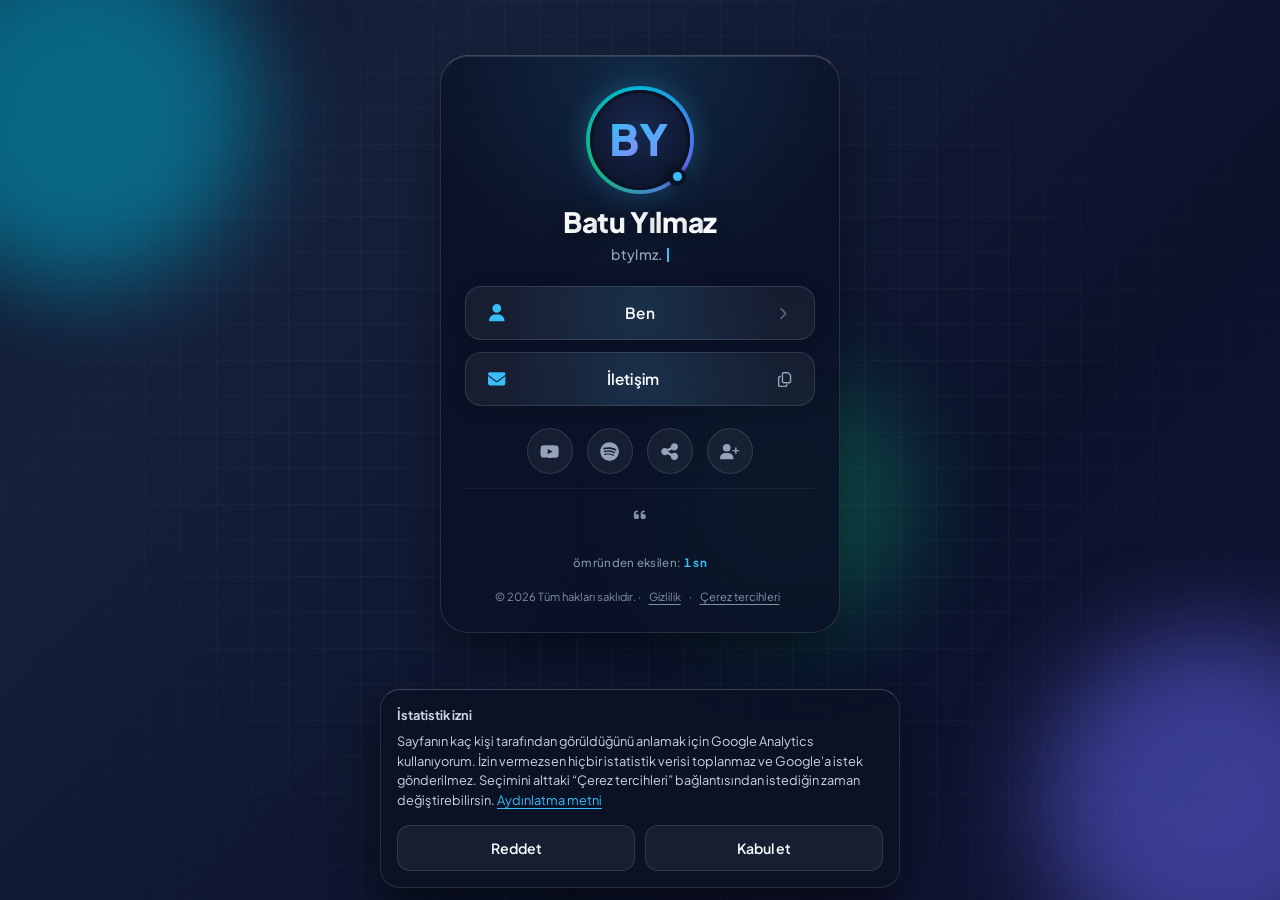
==== commit eaf7d135: "Add files via upload" ====
--- a/index.html
+++ b/index.html
@@ -1,196 +1,153 @@
 <!DOCTYPE html>
 <html lang="tr">
 <head>
-<!-- Google tag (gtag.js) -->
-<script async src="https://www.googletagmanager.com/gtag/js?id=G-B5N7JLQ6DZ"></script>
-<script>
-  window.dataLayer = window.dataLayer || [];
-  function gtag(){dataLayer.push(arguments);}
-  gtag('js', new Date());
-  gtag('config', 'G-B5N7JLQ6DZ');
-</script>
-
-<meta charset="UTF-8">
+<meta charset="utf-8">
 <meta name="viewport" content="width=device-width, initial-scale=1, viewport-fit=cover">
+<title>btylmz</title>
+<meta name="description" content="Batu Yılmaz'ın kişisel sayfası.">
 <meta name="theme-color" content="#090f24">
 <meta name="color-scheme" content="dark">
-<meta name="description" content="Batu Yılmaz'ın kişisel sayfası.">
+<link rel="canonical" href="https://btylmz.com/">
+
 <meta property="og:type" content="website">
+<meta property="og:site_name" content="btylmz">
+<meta property="og:locale" content="tr_TR">
+<meta property="og:url" content="https://btylmz.com/">
 <meta property="og:title" content="Batu Yılmaz | btylmz">
 <meta property="og:description" content="Batu Yılmaz'ın kişisel sayfası.">
-<title>btylmz</title>
-<link rel="icon" href="data:image/svg+xml,%3Csvg xmlns='http://www.w3.org/2000/svg' viewBox='0 0 64 64'%3E%3Ccircle cx='32' cy='32' r='29' fill='%230b1226' stroke='%2338bdf8' stroke-width='5'/%3E%3Ccircle cx='32' cy='32' r='8' fill='%2338bdf8'/%3E%3C/svg%3E">
-
-<link rel="preconnect" href="https://fonts.googleapis.com">
-<link rel="preconnect" href="https://fonts.gstatic.com" crossorigin>
-<link href="https://fonts.googleapis.com/css2?family=Plus+Jakarta+Sans:ital,wght@0,400;0,500;0,600;0,700;0,800;1,400&family=Noto+Sans+Arabic:wght@400&family=Noto+Sans+Old+Turkic&display=swap" rel="stylesheet">
-<link rel="stylesheet" href="https://cdnjs.cloudflare.com/ajax/libs/font-awesome/6.5.2/css/all.min.css">
+<meta property="og:image" content="https://btylmz.com/assets/og.png">
+<meta property="og:image:width" content="1200">
+<meta property="og:image:height" content="630">
+<meta property="og:image:alt" content="Batu Yılmaz — btylmz.com">
+<meta name="twitter:card" content="summary_large_image">
+<meta name="twitter:title" content="Batu Yılmaz | btylmz">
+<meta name="twitter:description" content="Batu Yılmaz'ın kişisel sayfası.">
+<meta name="twitter:image" content="https://btylmz.com/assets/og.png">
+
+<link rel="icon" href="assets/favicon.svg" type="image/svg+xml">
+<link rel="icon" href="favicon.ico" sizes="48x48">
+<link rel="apple-touch-icon" href="assets/apple-touch-icon.png">
+<link rel="manifest" href="manifest.webmanifest">
+
+<link rel="preload" href="assets/fonts/pjs-latin.woff2" as="font" type="font/woff2" crossorigin>
+<link rel="preload" href="assets/fonts/pjs-latin-ext.woff2" as="font" type="font/woff2" crossorigin>
+<link rel="stylesheet" href="assets/base.css">
+
+<script type="application/ld+json">{"@context":"https://schema.org","@type":"Person","name":"Batu Yılmaz","alternateName":"btylmz","url":"https://btylmz.com/","sameAs":["https://www.youtube.com/@btylmz","https://open.spotify.com/user/lpq8eu1de9nyc91cpsnokgis8"]}</script>
+<noscript><style>.nefs-btn{display:none}.nefs-panel{grid-template-rows:1fr;visibility:visible}</style></noscript>
 
 <style>
-/* ===== 1. Temel ===== */
-:root{
-  --bg:#090f24; --o1:#00b4d8; --o2:#6366f1; --o3:#10b981;
-  --tx:#f8fafc; --tx2:#94a3b8; --ac:#38bdf8;
-  --bd:rgba(255,255,255,.12); --bt:rgba(255,255,255,.05); --card:rgba(11,18,38,.58);
-  --mx:50%; --my:0%; --rx:0deg; --ry:0deg; --zy:0px;
-}
-*{box-sizing:border-box;margin:0;padding:0;-webkit-tap-highlight-color:transparent}
-html,body{height:100%;overflow:hidden;overscroll-behavior:none;background:var(--bg);color:var(--tx);
-  font-family:'Plus Jakarta Sans',-apple-system,BlinkMacSystemFont,sans-serif;-webkit-font-smoothing:antialiased;touch-action:manipulation}
-button{font:inherit;color:inherit;background:none;border:0;cursor:pointer}
-:focus-visible{outline:2px solid var(--ac);outline-offset:3px}
-
-/* ===== 2. Arka plan katmanları ===== */
-.bg{position:fixed;inset:0;overflow:hidden;background:linear-gradient(-45deg,#090f24,#16203a,#0b132b,#1b1742);background-size:400% 400%;animation:flow 18s ease infinite}
-.orb{position:absolute;border-radius:50%;filter:blur(75px);-webkit-filter:blur(75px);opacity:.5;transition:background-color 2.4s ease;will-change:transform}
-.o1{width:min(360px,70vw);height:min(360px,70vw);background-color:var(--o1);top:-8%;left:-8%;animation:m1 14s infinite alternate ease-in-out}
-.o2{width:min(340px,65vw);height:min(340px,65vw);background-color:var(--o2);bottom:-8%;right:-8%;animation:m2 18s infinite alternate ease-in-out}
-.o3{width:min(250px,50vw);height:min(250px,50vw);background-color:var(--o3);top:42%;left:52%;opacity:.3;animation:m3 16s infinite alternate ease-in-out}
-#net,.grid,.scan,.void{position:fixed;inset:0;pointer-events:none}
-#net{z-index:1;width:100%;height:100%;opacity:.72}
-.grid{z-index:2;background-image:linear-gradient(to right,rgba(255,255,255,.03) 1px,transparent 1px),linear-gradient(to bottom,rgba(255,255,255,.03) 1px,transparent 1px);background-size:36px 36px;-webkit-mask-image:radial-gradient(circle,#000 45%,transparent 95%);mask-image:radial-gradient(circle,#000 45%,transparent 95%)}
-.scan{z-index:3;background:repeating-linear-gradient(rgba(255,255,255,.022) 0 1px,transparent 1px 3px)}
-.void{z-index:5;overflow:hidden}
-.frag{position:absolute;font-size:clamp(.72rem,2.5vw,.88rem);font-weight:500;letter-spacing:1.5px;white-space:nowrap;color:rgba(148,163,184,.22);
-  font-family:'Plus Jakarta Sans','Noto Sans Arabic','Noto Sans Old Turkic',sans-serif;opacity:0;animation:drift 9s ease-in-out forwards}
-.glow{position:fixed;z-index:4;left:50%;top:50%;width:380px;height:380px;border-radius:50%;pointer-events:none;transform:translate(-50%,-50%);
-  background:radial-gradient(circle,rgba(56,189,248,.15),transparent 65%);transition:left .3s ease-out,top .3s ease-out}
-
-/* ===== 3. Sahne ve kart ===== */
-.stage{position:fixed;inset:0;z-index:10;display:flex;flex-direction:column;align-items:center;perspective:1200px;
-  padding:calc(16px + env(safe-area-inset-top)) 18px calc(16px + env(safe-area-inset-bottom));overflow-x:hidden;overflow-y:auto;scrollbar-width:none}
-.stage::-webkit-scrollbar{display:none}
-.card{position:relative;width:100%;max-width:400px;margin:auto 0;padding:34px 24px 20px;display:flex;flex-direction:column;align-items:center;overflow:hidden;
-  background:var(--card);border:1px solid var(--bd);border-top-color:rgba(255,255,255,.24);border-radius:28px;
-  backdrop-filter:blur(24px);-webkit-backdrop-filter:blur(24px);
-  box-shadow:0 25px 50px -12px rgba(0,0,0,.6),inset 0 1px 0 rgba(255,255,255,.12);
-  opacity:0;transform:translate3d(0,var(--zy),0) rotateX(var(--rx)) rotateY(var(--ry));
-  animation:lin .75s cubic-bezier(.16,1,.3,1) forwards;transition:transform .22s cubic-bezier(.16,1,.3,1)}
-.card::after{content:'';position:absolute;inset:0;border-radius:inherit;pointer-events:none;z-index:-1;
-  background:radial-gradient(340px circle at var(--mx) var(--my),rgba(56,189,248,.13),transparent 68%)}
-.card.out{animation:lout .45s ease forwards;pointer-events:none}
-.rv{opacity:0;animation:rise .7s cubic-bezier(.16,1,.3,1) forwards;animation-delay:calc(var(--i)*70ms + 180ms)}
-
-/* Profil */
-.avatar{position:relative;width:100px;height:100px;margin-bottom:14px;border-radius:50%;flex-shrink:0}
+/* ---- Simgeler ---- */
+svg.i{display:block;width:1em;height:1em;fill:currentColor}
+
+/* ---- Profil ---- */
+.avatar{position:relative;display:block;width:100px;height:100px;margin-bottom:14px;padding:0;border-radius:50%;flex-shrink:0;-webkit-user-select:none;user-select:none}
 .avatar::before{content:'';position:absolute;inset:-4px;border-radius:50%;z-index:1;background:conic-gradient(var(--o1),var(--o2),var(--o3),var(--o1));box-shadow:0 0 28px rgba(56,189,248,.3);animation:spin 5s linear infinite}
 .avatar::after{content:'';position:absolute;inset:0;border-radius:50%;background:#0b1226;z-index:1}
 .avatar img{position:relative;z-index:2;display:block;width:100%;height:100%;border-radius:50%;object-fit:cover;border:3px solid #0b1226;background:#0f172a;transition:transform .35s cubic-bezier(.2,.9,.3,1.2)}
 .avatar:hover img{transform:scale(.95)}
+.avatar:active img{transform:scale(.9)}
 .dot{position:absolute;z-index:3;right:4px;bottom:4px;width:18px;height:18px;border-radius:50%;background:#0b1226;display:grid;place-items:center;box-shadow:0 0 10px rgba(0,0,0,.6)}
 .dot span{width:9px;height:9px;border-radius:50%;background:var(--ac);animation:pulse 2.4s ease-in-out infinite}
 
-/* İsim (kinetik + glitch) */
-.name{position:relative;display:inline-flex;justify-content:center;white-space:nowrap;min-height:1.3em;margin-bottom:4px;cursor:pointer;user-select:none;
-  font-size:clamp(1.45rem,5.5vw,1.75rem);font-weight:800;letter-spacing:-.4px;text-shadow:0 2px 18px rgba(0,0,0,.5)}
+.name{position:relative;display:inline-flex;justify-content:center;white-space:nowrap;min-height:1.3em;margin-bottom:4px;cursor:pointer;-webkit-user-select:none;user-select:none;font-size:clamp(1.45rem,5.5vw,1.75rem);font-weight:800;letter-spacing:-.4px;text-shadow:0 2px 18px rgba(0,0,0,.5)}
 .k{display:inline-block;will-change:transform;transition:color .2s,text-shadow .2s}
 .k.hot{color:var(--ac);text-shadow:0 0 16px rgba(56,189,248,.65)}
-.glitch::before,.glitch::after{content:attr(data-text);position:absolute;left:0;top:0;width:100%;text-align:center;pointer-events:none}
-.glitch::before{color:#ff2d6f;clip-path:inset(0 0 100% 0);animation:g1 3.1s infinite steps(1)}
-.glitch::after{color:#22d3ee;clip-path:inset(100% 0 0 0);animation:g2 2.6s infinite steps(1)}
 .bio{min-height:1.4em;margin-bottom:22px;text-align:center;font-size:.88rem;font-weight:500;letter-spacing:.35px;color:var(--tx2)}
 .bio::after{content:'';display:inline-block;width:2px;height:1em;margin-left:4px;vertical-align:-.12em;background:var(--ac);animation:blink 1s steps(1) infinite}
 
-/* ===== 4. Butonlar ===== */
+/* ---- Düğmeler ---- */
 .links{width:100%;display:flex;flex-direction:column;gap:12px}
 .row{position:relative;width:100%;display:flex;align-items:center}
-.btn{position:relative;display:flex;align-items:center;justify-content:space-between;width:100%;padding:15px 18px;overflow:hidden;
-  color:var(--tx);text-decoration:none;font-size:.96rem;font-weight:600;border:1px solid var(--bd);border-radius:16px;
-  background:radial-gradient(180px circle at var(--bx,50%) var(--by,50%),rgba(56,189,248,.12),transparent 75%),var(--bt);
-  backdrop-filter:blur(12px);-webkit-backdrop-filter:blur(12px);box-shadow:0 4px 15px rgba(0,0,0,.12);
-  transition:background-color .25s,border-color .25s,box-shadow .25s,transform .2s cubic-bezier(.4,0,.2,1)}
-.btn.has-copy{padding-right:52px}
+.btn{position:relative;display:flex;align-items:center;justify-content:space-between;width:100%;min-height:54px;padding:15px 18px;overflow:hidden;color:var(--tx);text-decoration:none;font-size:.96rem;font-weight:600;border:1px solid var(--bd);border-radius:16px;background:radial-gradient(180px circle at var(--bx,50%) var(--by,50%),rgba(56,189,248,.12),transparent 75%),var(--bt);-webkit-backdrop-filter:blur(12px);backdrop-filter:blur(12px);box-shadow:0 4px 15px rgba(0,0,0,.12);transition:background-color .25s,border-color .25s,box-shadow .25s,transform .2s cubic-bezier(.4,0,.2,1)}
+.btn.has-copy{padding-right:58px}
 .btn::before{content:'';position:absolute;top:0;left:-100%;width:50%;height:100%;background:linear-gradient(to right,transparent,rgba(255,255,255,.12),transparent);transform:skewX(-25deg);transition:left .6s ease}
 .btn:hover::before{left:150%}
 .btn:hover{background-color:rgba(255,255,255,.1);border-color:rgba(56,189,248,.45);box-shadow:0 0 18px rgba(56,189,248,.18)}
 .btn:active{transform:scale(.97)!important}
-.btn span{flex-grow:1;text-align:center;letter-spacing:.2px}
-.ic{width:26px;text-align:center;font-size:1.1rem;color:var(--ac);transition:transform .3s,color .3s}
-.chev{width:26px;text-align:center;font-size:.82rem;color:var(--tx2);opacity:.55;transition:transform .3s,opacity .3s,color .3s}
+.lbl{flex:1;text-align:center;letter-spacing:.2px}
+.ic,.chev{width:26px;display:grid;place-items:center;flex-shrink:0}
+.ic{font-size:1.1rem;color:var(--ac);transition:transform .3s,color .3s}
+.chev{font-size:.82rem;color:var(--tx2);opacity:.55;transition:transform .3s,opacity .3s,color .3s}
 .btn:hover .ic{color:#fff;transform:scale(1.12)}
 .btn:hover .chev{opacity:1;color:var(--ac);transform:translateX(4px)}
-.copy{position:absolute;right:8px;width:40px;height:40px;display:grid;place-items:center;border:1px solid transparent;border-radius:11px;color:var(--tx2);font-size:.9rem;transition:background .2s,border-color .2s,color .2s,transform .2s}
+.copy{position:absolute;right:8px;top:50%;margin-top:-22px;width:44px;height:44px;display:grid;place-items:center;border:1px solid transparent;border-radius:12px;color:var(--tx2);font-size:.95rem;transition:background .2s,border-color .2s,color .2s,transform .2s}
 .copy:hover{background:rgba(56,189,248,.15);border-color:rgba(56,189,248,.35);color:var(--tx)}
 .copy:active{transform:scale(.9)}
 
-.social{display:flex;gap:18px;margin-top:22px}
-.soc{width:46px;height:46px;display:grid;place-items:center;border-radius:50%;color:var(--tx2);font-size:1.25rem;text-decoration:none;
-  background:var(--bt);border:1px solid var(--bd);backdrop-filter:blur(12px);-webkit-backdrop-filter:blur(12px);transition:all .3s cubic-bezier(.4,0,.2,1)}
-.soc:hover{color:#fff;transform:translateY(-3px) scale(1.05)}
+.social{display:flex;justify-content:center;flex-wrap:wrap;gap:14px;margin-top:22px}
+.soc{width:46px;height:46px;display:grid;place-items:center;border-radius:50%;color:var(--tx2);font-size:1.2rem;text-decoration:none;background:var(--bt);border:1px solid var(--bd);-webkit-backdrop-filter:blur(12px);backdrop-filter:blur(12px);transition:all .3s cubic-bezier(.4,0,.2,1)}
+.soc:hover{color:#fff;transform:translateY(-3px) scale(1.05);background:rgba(56,189,248,.15);border-color:var(--ac);box-shadow:0 6px 20px rgba(56,189,248,.3)}
 .soc.yt:hover{background:rgba(255,0,51,.15);border-color:#ff0033;box-shadow:0 6px 20px rgba(255,0,51,.35)}
 .soc.sp:hover{background:rgba(29,185,84,.15);border-color:#1db954;box-shadow:0 6px 20px rgba(29,185,84,.35)}
 .soc:active{transform:scale(.93)}
 
-/* ===== 5. Gizli söz ===== */
-.nefs{width:100%;margin-top:14px;padding-top:6px;text-align:center;border-top:1px solid rgba(255,255,255,.05)}
-.nefs-btn{width:44px;height:34px;border-radius:10px;font-size:.8rem;color:rgba(148,163,184,.42);transition:color .25s,background .25s,transform .4s}
+/* ---- Gizli söz ---- */
+.nefs{width:100%;margin-top:14px;padding-top:4px;text-align:center;border-top:1px solid rgba(255,255,255,.06)}
+.nefs-btn{width:44px;height:44px;border-radius:12px;display:inline-grid;place-items:center;font-size:.85rem;color:var(--tx3);transition:color .25s,background .25s,transform .5s cubic-bezier(.16,1,.3,1)}
 .nefs-btn:hover,.nefs.open .nefs-btn{color:var(--ac);background:rgba(56,189,248,.1)}
 .nefs.open .nefs-btn{transform:rotate(180deg)}
-.nefs-panel{display:grid;grid-template-rows:0fr;transition:grid-template-rows .55s cubic-bezier(.16,1,.3,1)}
-.nefs.open .nefs-panel{grid-template-rows:1fr}
+.nefs-panel{display:grid;grid-template-rows:0fr;visibility:hidden;transition:grid-template-rows .55s cubic-bezier(.16,1,.3,1),visibility 0s linear .55s}
+.nefs.open .nefs-panel{grid-template-rows:1fr;visibility:visible;transition-delay:0s}
 .nefs-inner{min-height:0;overflow:hidden}
-.nefs-text{max-height:min(22vh,150px);padding:10px 4px 0;overflow-y:auto;scrollbar-width:thin;font-size:.74rem;font-style:italic;line-height:1.55;color:rgba(226,232,240,.8);text-wrap:pretty}
-.nefs-by{display:block;margin-top:6px;font-size:.6rem;font-style:normal;font-weight:600;letter-spacing:.8px;text-transform:uppercase;color:rgba(56,189,248,.6)}
+.nefs-text{max-height:min(24vh,170px);margin:0;padding:8px 4px 0;overflow-y:auto;scrollbar-width:thin;font-size:.78rem;font-style:italic;line-height:1.6;color:#d5deea;text-wrap:pretty}
+.nefs-by{display:block;margin-top:8px;padding-bottom:6px;font-size:.62rem;font-style:normal;font-weight:700;letter-spacing:.9px;text-transform:uppercase;color:var(--ac)}
 .w{display:inline-block}
-.nefs.open .w{animation:word .5s ease both;animation-delay:calc(var(--i)*22ms + 150ms)}
-
-/* ===== 6. Alt bilgi, Zeno, toast ===== */
-.foot{margin-top:12px;display:flex;flex-direction:column;align-items:center;gap:4px}
-.timer{font-size:.71rem;font-weight:500;letter-spacing:.3px;color:rgba(148,163,184,.6);font-variant-numeric:tabular-nums;transition:color .2s}
+.nefs.open .w{animation:word .5s ease both;animation-delay:calc(var(--i) * 22ms + 150ms)}
+@keyframes word{from{opacity:0;filter:blur(4px);translate:0 4px}to{opacity:1;filter:none;translate:0 0}}
+
+/* ---- Alt bilgi ---- */
+.foot{margin-top:10px;display:flex;flex-direction:column;align-items:center;gap:2px}
+.timer{min-height:32px;padding:0 8px;font-size:.72rem;font-weight:500;letter-spacing:.3px;color:var(--tx3);font-variant-numeric:tabular-nums;transition:color .2s}
 .timer:hover{color:var(--tx)}
 .timer b{color:var(--ac);font-weight:700}
-.copyright{font-size:.7rem;color:rgba(148,163,184,.34)}
-.zeno{position:fixed;left:0;right:0;bottom:calc(10px + env(safe-area-inset-bottom));z-index:15;padding:0 24px;text-align:center;pointer-events:none;
-  font-size:.72rem;font-style:italic;letter-spacing:.4px;color:rgba(56,189,248,.75);opacity:0;transform:translateY(8px);transition:opacity .35s,transform .35s}
+.legal{font-size:.7rem;line-height:1.4;text-align:center;color:var(--tx3)}
+.legal a,.linkbtn{display:inline-block;padding:8px 6px;font-size:inherit;color:inherit;text-decoration:underline;text-underline-offset:3px}
+.legal a:hover,.linkbtn:hover{color:var(--tx)}
+
+/* ---- Zeno yazısı ---- */
+.zeno{position:fixed;left:0;right:0;bottom:calc(14px + env(safe-area-inset-bottom));z-index:15;padding:0 24px;text-align:center;pointer-events:none;font-size:.78rem;font-style:italic;letter-spacing:.4px;color:var(--ac);opacity:0;transform:translateY(8px);transition:opacity .35s,transform .35s}
 .zeno.on{opacity:1;transform:none}
-.toast{position:fixed;z-index:50;left:50%;bottom:calc(20px + env(safe-area-inset-bottom));width:max-content;max-width:90vw;padding:10px 18px;border-radius:16px;
-  background:rgba(11,18,38,.92);border:1px solid rgba(56,189,248,.42);backdrop-filter:blur(14px);-webkit-backdrop-filter:blur(14px);
-  box-shadow:0 10px 28px rgba(0,0,0,.5),0 0 18px rgba(56,189,248,.16);
-  font-size:.76rem;font-weight:500;line-height:1.45;text-align:center;white-space:pre-line;
-  opacity:0;pointer-events:none;transform:translate(-50%,16px);transition:opacity .3s,transform .3s}
-.toast.show{opacity:1;transform:translate(-50%,0)}
-
-/* ===== 7. Animasyonlar ===== */
-@keyframes flow{0%,100%{background-position:0 50%}50%{background-position:100% 50%}}
-@keyframes m1{to{transform:translate3d(100px,70px,0) scale(1.15)}}
-@keyframes m2{to{transform:translate3d(-100px,-80px,0) scale(1.1)}}
-@keyframes m3{0%{transform:translate3d(-60px,-30px,0) scale(.9)}100%{transform:translate3d(50px,60px,0) scale(1.2)}}
-@keyframes lin{from{opacity:0;translate:0 14px;filter:blur(6px)}to{opacity:1;translate:0 0;filter:blur(0)}}
-@keyframes lout{from{opacity:1;filter:blur(0)}to{opacity:0;translate:0 -10px;filter:blur(8px)}}
-@keyframes rise{from{opacity:0;translate:0 12px}to{opacity:1;translate:0 0}}
-@keyframes word{from{opacity:0;filter:blur(4px);translate:0 4px}to{opacity:1;filter:blur(0);translate:0 0}}
-@keyframes spin{to{transform:rotate(360deg)}}
-@keyframes pulse{0%,100%{transform:scale(.75);opacity:.6}50%{transform:scale(1.25);opacity:1}}
-@keyframes blink{50%{opacity:0}}
-@keyframes drift{0%{opacity:0;transform:translateY(24px);filter:blur(4px)}25%{opacity:.26;filter:blur(0)}75%{opacity:.22;filter:blur(0)}100%{opacity:0;transform:translateY(-45px);filter:blur(5px)}}
-@keyframes g1{0%,90%,100%{clip-path:inset(0 0 100% 0);transform:none}91%{clip-path:inset(12% 0 58% 0);transform:translate(-4px,0)}94%{clip-path:inset(55% 0 20% 0);transform:translate(3px,0)}97%{clip-path:inset(30% 0 40% 0);transform:translate(-2px,0)}}
-@keyframes g2{0%,86%,100%{clip-path:inset(100% 0 0 0);transform:none}88%{clip-path:inset(60% 0 8% 0);transform:translate(4px,0)}92%{clip-path:inset(8% 0 70% 0);transform:translate(-3px,0)}95%{clip-path:inset(40% 0 35% 0);transform:translate(2px,0)}}
-
-/* ===== 8. Mobil ===== */
+html.consent-open .zeno{display:none}
+
+/* ---- İletişim paneli ---- */
+.sheet{width:min(100%,520px);max-width:100%;max-height:92vh;max-height:92dvh;margin:auto auto 0;padding:0;overflow:auto;border:1px solid var(--bd);border-bottom:0;border-radius:26px 26px 0 0;background:rgba(11,18,38,.97);color:var(--tx);box-shadow:0 -20px 60px rgba(0,0,0,.6);overscroll-behavior:contain}
+.sheet::backdrop{background:rgba(3,6,18,.62);-webkit-backdrop-filter:blur(4px);backdrop-filter:blur(4px)}
+.sheet[open]{animation:sheetIn .4s cubic-bezier(.16,1,.3,1)}
+.sheet-in{display:flex;flex-direction:column;gap:10px;padding:14px 20px calc(20px + env(safe-area-inset-bottom))}
+.sheet-head{display:flex;align-items:center;justify-content:space-between}
+.sheet h2{font-size:1.05rem;font-weight:800}
+.sheet-x{width:44px;height:44px;margin-right:-10px;border-radius:12px;display:grid;place-items:center;color:var(--tx2);font-size:1rem}
+.sheet-x:hover{color:var(--tx);background:var(--bt)}
+.sheet-mail{margin-bottom:4px;font-size:.9rem;color:var(--tx2);word-break:break-all;-webkit-user-select:all;user-select:all}
+.act{display:flex;align-items:center;gap:6px;width:100%;min-height:54px;padding:0 16px;border-radius:16px;border:1px solid var(--bd);background:var(--bt);color:var(--tx);text-decoration:none;font-size:.95rem;font-weight:600;transition:background .2s,border-color .2s}
+.act:hover{background:rgba(255,255,255,.1);border-color:rgba(56,189,248,.45)}
+.act .lbl{text-align:left}
+@keyframes sheetIn{from{opacity:0;transform:translateY(40px)}to{opacity:1;transform:none}}
+@media (min-width:600px){.sheet{margin:auto;border-bottom:1px solid var(--bd);border-radius:26px}.sheet-in{padding-top:18px}}
+
+/* ---- Mobil ---- */
 @media (max-width:480px){
-  .card{padding:28px 18px 18px;border-radius:24px}
+  .card{padding:28px 18px 14px;border-radius:24px}
   .avatar{width:90px;height:90px;margin-bottom:12px}
   .bio{margin-bottom:18px}
   .btn{padding:14px 16px;font-size:.94rem}
-  .btn.has-copy{padding-right:52px}
+  .btn.has-copy{padding-right:58px}
   .social{margin-top:18px}
 }
 @media (max-height:670px){
   .avatar{width:76px;height:76px;margin-bottom:8px}
   .bio{margin-bottom:12px}
   .social{margin-top:14px}
-  .nefs{margin-top:10px}
-  .foot{margin-top:8px}
-}
-@media (max-height:520px){.avatar{display:none}}
-@media (prefers-reduced-motion:reduce){
-  .bg,.orb,.avatar::before,.glitch::before,.glitch::after{animation:none!important}
-  .glow,#net,.void{display:none}
-  .rv{animation-duration:.01s;animation-delay:0s}
-}
+  .nefs{margin-top:8px}
+}
+@media (prefers-reduced-motion:reduce){.nefs.open .w{animation:none}}
 </style>
+<script src="assets/site.js" defer></script>
 </head>
 <body>
+<!-- İkonlar: Font Awesome Free 6.5.2 (https://fontawesome.com) — Lisans: https://fontawesome.com/license/free (ikonlar CC BY 4.0) -->
+<svg width="0" height="0" style="position:absolute" aria-hidden="true" focusable="false"><symbol id="i-user" viewBox="0 0 448 512"><path d="M224 256A128 128 0 1 0 224 0a128 128 0 1 0 0 256zm-45.7 48C79.8 304 0 383.8 0 482.3C0 498.7 13.3 512 29.7 512H418.3c16.4 0 29.7-13.3 29.7-29.7C448 383.8 368.2 304 269.7 304H178.3z"/></symbol><symbol id="i-envelope" viewBox="0 0 512 512"><path d="M48 64C21.5 64 0 85.5 0 112c0 15.1 7.1 29.3 19.2 38.4L236.8 313.6c11.4 8.5 27 8.5 38.4 0L492.8 150.4c12.1-9.1 19.2-23.3 19.2-38.4c0-26.5-21.5-48-48-48H48zM0 176V384c0 35.3 28.7 64 64 64H448c35.3 0 64-28.7 64-64V176L294.4 339.2c-22.8 17.1-54 17.1-76.8 0L0 176z"/></symbol><symbol id="i-chevron-right" viewBox="0 0 320 512"><path d="M310.6 233.4c12.5 12.5 12.5 32.8 0 45.3l-192 192c-12.5 12.5-32.8 12.5-45.3 0s-12.5-32.8 0-45.3L242.7 256 73.4 86.6c-12.5-12.5-12.5-32.8 0-45.3s32.8-12.5 45.3 0l192 192z"/></symbol><symbol id="i-check" viewBox="0 0 448 512"><path d="M438.6 105.4c12.5 12.5 12.5 32.8 0 45.3l-256 256c-12.5 12.5-32.8 12.5-45.3 0l-128-128c-12.5-12.5-12.5-32.8 0-45.3s32.8-12.5 45.3 0L160 338.7 393.4 105.4c12.5-12.5 32.8-12.5 45.3 0z"/></symbol><symbol id="i-quote-left" viewBox="0 0 448 512"><path d="M0 216C0 149.7 53.7 96 120 96h8c17.7 0 32 14.3 32 32s-14.3 32-32 32h-8c-30.9 0-56 25.1-56 56v8h64c35.3 0 64 28.7 64 64v64c0 35.3-28.7 64-64 64H64c-35.3 0-64-28.7-64-64V320 288 216zm256 0c0-66.3 53.7-120 120-120h8c17.7 0 32 14.3 32 32s-14.3 32-32 32h-8c-30.9 0-56 25.1-56 56v8h64c35.3 0 64 28.7 64 64v64c0 35.3-28.7 64-64 64H320c-35.3 0-64-28.7-64-64V320 288 216z"/></symbol><symbol id="i-share-nodes" viewBox="0 0 448 512"><path d="M352 224c53 0 96-43 96-96s-43-96-96-96s-96 43-96 96c0 4 .2 8 .7 11.9l-94.1 47C145.4 170.2 121.9 160 96 160c-53 0-96 43-96 96s43 96 96 96c25.9 0 49.4-10.2 66.6-26.9l94.1 47c-.5 3.9-.7 7.8-.7 11.9c0 53 43 96 96 96s96-43 96-96s-43-96-96-96c-25.9 0-49.4 10.2-66.6 26.9l-94.1-47c.5-3.9 .7-7.8 .7-11.9s-.2-8-.7-11.9l94.1-47C302.6 213.8 326.1 224 352 224z"/></symbol><symbol id="i-user-plus" viewBox="0 0 640 512"><path d="M96 128a128 128 0 1 1 256 0A128 128 0 1 1 96 128zM0 482.3C0 383.8 79.8 304 178.3 304h91.4C368.2 304 448 383.8 448 482.3c0 16.4-13.3 29.7-29.7 29.7H29.7C13.3 512 0 498.7 0 482.3zM504 312V248H440c-13.3 0-24-10.7-24-24s10.7-24 24-24h64V136c0-13.3 10.7-24 24-24s24 10.7 24 24v64h64c13.3 0 24 10.7 24 24s-10.7 24-24 24H552v64c0 13.3-10.7 24-24 24s-24-10.7-24-24z"/></symbol><symbol id="i-xmark" viewBox="0 0 384 512"><path d="M342.6 150.6c12.5-12.5 12.5-32.8 0-45.3s-32.8-12.5-45.3 0L192 210.7 86.6 105.4c-12.5-12.5-32.8-12.5-45.3 0s-12.5 32.8 0 45.3L146.7 256 41.4 361.4c-12.5 12.5-12.5 32.8 0 45.3s32.8 12.5 45.3 0L192 301.3 297.4 406.6c12.5 12.5 32.8 12.5 45.3 0s12.5-32.8 0-45.3L237.3 256 342.6 150.6z"/></symbol><symbol id="i-paper-plane" viewBox="0 0 512 512"><path d="M498.1 5.6c10.1 7 15.4 19.1 13.5 31.2l-64 416c-1.5 9.7-7.4 18.2-16 23s-18.9 5.4-28 1.6L284 427.7l-68.5 74.1c-8.9 9.7-22.9 12.9-35.2 8.1S160 493.2 160 480V396.4c0-4 1.5-7.8 4.2-10.7L331.8 202.8c5.8-6.3 5.6-16-.4-22s-15.7-6.4-22-.7L106 360.8 17.7 316.6C7.1 311.3 .3 300.7 0 288.9s5.9-22.8 16.1-28.7l448-256c10.7-6.1 23.9-5.5 34 1.4z"/></symbol><symbol id="i-copy" viewBox="0 0 448 512"><path d="M384 336H192c-8.8 0-16-7.2-16-16V64c0-8.8 7.2-16 16-16l140.1 0L400 115.9V320c0 8.8-7.2 16-16 16zM192 384H384c35.3 0 64-28.7 64-64V115.9c0-12.7-5.1-24.9-14.1-33.9L366.1 14.1c-9-9-21.2-14.1-33.9-14.1H192c-35.3 0-64 28.7-64 64V320c0 35.3 28.7 64 64 64zM64 128c-35.3 0-64 28.7-64 64V448c0 35.3 28.7 64 64 64H256c35.3 0 64-28.7 64-64V416H272v32c0 8.8-7.2 16-16 16H64c-8.8 0-16-7.2-16-16V192c0-8.8 7.2-16 16-16H96V128H64z"/></symbol><symbol id="i-youtube" viewBox="0 0 576 512"><path d="M549.655 124.083c-6.281-23.65-24.787-42.276-48.284-48.597C458.781 64 288 64 288 64S117.22 64 74.629 75.486c-23.497 6.322-42.003 24.947-48.284 48.597-11.412 42.867-11.412 132.305-11.412 132.305s0 89.438 11.412 132.305c6.281 23.65 24.787 41.5 48.284 47.821C117.22 448 288 448 288 448s170.78 0 213.371-11.486c23.497-6.321 42.003-24.171 48.284-47.821 11.412-42.867 11.412-132.305 11.412-132.305s0-89.438-11.412-132.305zm-317.51 213.508V175.185l142.739 81.205-142.739 81.201z"/></symbol><symbol id="i-spotify" viewBox="0 0 496 512"><path d="M248 8C111.1 8 0 119.1 0 256s111.1 248 248 248 248-111.1 248-248S384.9 8 248 8zm100.7 364.9c-4.2 0-6.8-1.3-10.7-3.6-62.4-37.6-135-39.2-206.7-24.5-3.9 1-9 2.6-11.9 2.6-9.7 0-15.8-7.7-15.8-15.8 0-10.3 6.1-15.2 13.6-16.8 81.9-18.1 165.6-16.5 237 26.2 6.1 3.9 9.7 7.4 9.7 16.5s-7.1 15.4-15.2 15.4zm26.9-65.6c-5.2 0-8.7-2.3-12.3-4.2-62.5-37-155.7-51.9-238.6-29.4-4.8 1.3-7.4 2.6-11.9 2.6-10.7 0-19.4-8.7-19.4-19.4s5.2-17.8 15.5-20.7c27.8-7.8 56.2-13.6 97.8-13.6 64.9 0 127.6 16.1 177 45.5 8.1 4.8 11.3 11 11.3 19.7-.1 10.8-8.5 19.5-19.4 19.5zm31-76.2c-5.2 0-8.4-1.3-12.9-3.9-71.2-42.5-198.5-52.7-280.9-29.7-3.6 1-8.1 2.6-12.9 2.6-13.2 0-23.3-10.3-23.3-23.6 0-13.6 8.4-21.3 17.4-23.9 35.2-10.3 74.6-15.2 117.5-15.2 73 0 149.5 15.2 205.4 47.8 7.8 4.5 12.9 10.7 12.9 22.6 0 13.6-11 23.3-23.2 23.3z"/></symbol></svg>
 
 <div class="bg"><div class="orb o1"></div><div class="orb o2"></div><div class="orb o3"></div></div>
 <canvas id="net" aria-hidden="true"></canvas>
@@ -202,52 +159,79 @@
 <div class="stage" id="stage">
   <main class="card" id="card">
 
-    <!-- Profil fotoğrafını değiştirmek için img src'sine kendi görselinin yolunu yaz -->
-    <button type="button" class="avatar rv" id="avatar" style="--i:0" title="Ben, benim." aria-label="Kimliği değiştir">
-      <img alt="Batu Yılmaz" src="data:image/svg+xml,%3Csvg xmlns='http://www.w3.org/2000/svg' viewBox='0 0 200 200'%3E%3Crect width='200' height='200' fill='%230f172a'/%3E%3Ctext x='100' y='128' font-family='Arial,sans-serif' font-size='84' font-weight='700' text-anchor='middle' fill='%2338bdf8'%3EBY%3C/text%3E%3C/svg%3E">
-      <span class="dot"><span></span></span>
+    <!-- Profil görseli: gerçek fotoğraf için assets/avatar.jpg yükle ve src'yi "assets/avatar.jpg" yap -->
+    <button type="button" class="avatar rv" id="avatar" style="--i:0" aria-label="Kimliği değiştir" title="Ben, benim." data-track="identity_cycle">
+      <img src="assets/avatar.svg" width="200" height="200" alt="" decoding="async" fetchpriority="high">
+      <span class="dot" aria-hidden="true"><span></span></span>
     </button>
 
     <h1 class="name glitch rv" id="name" style="--i:1" data-text="Batu Yılmaz">Batu Yılmaz</h1>
-    <p class="bio rv" id="bio" style="--i:2"></p>
-
-    <nav class="links">
+    <p class="bio rv" id="bio" style="--i:2" aria-hidden="true"><noscript>btylmz</noscript></p>
+
+    <nav class="links" aria-label="Bağlantılar">
       <div class="row rv" style="--i:3">
-        <a class="btn" id="btnBen" href="/ben" data-mood="#f59e0b,#6366f1,#ec4899">
-          <i class="fa-solid fa-user ic"></i><span>Ben</span><i class="fa-solid fa-chevron-right chev"></i>
+        <a class="btn" id="btnBen" href="/ben" data-mood="#f59e0b,#6366f1,#ec4899" data-track="click_ben">
+          <span class="ic"><svg class="i" aria-hidden="true"><use href="#i-user"/></svg></span>
+          <span class="lbl">Ben</span>
+          <span class="chev"><svg class="i" aria-hidden="true"><use href="#i-chevron-right"/></svg></span>
         </a>
       </div>
       <div class="row rv" style="--i:4">
-        <a class="btn has-copy" href="mailto:btylmz8@gmail.com" data-mood="#38bdf8,#8b5cf6,#22d3ee">
-          <i class="fa-solid fa-envelope ic"></i><span>İletişim</span>
+        <a class="btn has-copy" id="btnMail" href="mailto:btylmz8@gmail.com" aria-haspopup="dialog" data-mood="#38bdf8,#8b5cf6,#22d3ee" data-track="contact_open">
+          <span class="ic"><svg class="i" aria-hidden="true"><use href="#i-envelope"/></svg></span>
+          <span class="lbl">İletişim</span>
         </a>
-        <button type="button" class="copy" id="copy" aria-label="E-posta adresini kopyala" title="Adresi kopyala"><i class="fa-regular fa-copy"></i></button>
+        <button type="button" class="copy" id="copy" aria-label="E-posta adresini kopyala" title="Adresi kopyala" data-track="copy_email">
+          <svg class="i" aria-hidden="true"><use href="#i-copy"/></svg>
+        </button>
       </div>
     </nav>
 
     <div class="social rv" style="--i:5">
-      <a class="soc yt" href="https://www.youtube.com/@btylmz" data-mood="#ef4444,#f43f5e,#7c3aed" target="_blank" rel="noopener noreferrer" aria-label="YouTube"><i class="fa-brands fa-youtube"></i></a>
-      <a class="soc sp" href="https://open.spotify.com/user/lpq8eu1de9nyc91cpsnokgis8?si=13d0ce40cacb4962" data-mood="#10b981,#0ea5e9,#22c55e" target="_blank" rel="noopener noreferrer" aria-label="Spotify"><i class="fa-brands fa-spotify"></i></a>
+      <a class="soc yt" href="https://www.youtube.com/@btylmz" target="_blank" rel="noopener noreferrer" aria-label="YouTube (yeni sekmede açılır)" data-mood="#ef4444,#f43f5e,#7c3aed" data-track="outbound_click" data-label="youtube"><svg class="i" aria-hidden="true"><use href="#i-youtube"/></svg></a>
+      <a class="soc sp" href="https://open.spotify.com/user/lpq8eu1de9nyc91cpsnokgis8" target="_blank" rel="noopener noreferrer" aria-label="Spotify (yeni sekmede açılır)" data-mood="#10b981,#0ea5e9,#22c55e" data-track="outbound_click" data-label="spotify"><svg class="i" aria-hidden="true"><use href="#i-spotify"/></svg></a>
+      <button type="button" class="soc" id="share" aria-label="Sayfayı paylaş" title="Paylaş"><svg class="i" aria-hidden="true"><use href="#i-share-nodes"/></svg></button>
+      <a class="soc" href="btylmz.vcf" download="Batu-Yilmaz.vcf" aria-label="Rehbere ekle" title="Rehbere ekle" data-track="vcard_download"><svg class="i" aria-hidden="true"><use href="#i-user-plus"/></svg></a>
     </div>
 
-    <!-- Gizli söz: ikona tıklayınca açılır -->
-    <section class="nefs rv" id="nefs" style="--i:6">
-      <button type="button" class="nefs-btn" id="nefsBtn" aria-expanded="false" aria-controls="nefsPanel" aria-label="Sözü göster"><i class="fa-solid fa-quote-left"></i></button>
-      <div class="nefs-panel" id="nefsPanel" inert>
+    <section class="nefs rv" id="nefs" style="--i:6" aria-label="Söz">
+      <button type="button" class="nefs-btn" id="nefsBtn" aria-expanded="false" aria-controls="nefsPanel" aria-label="Sözü göster"><svg class="i" aria-hidden="true"><use href="#i-quote-left"/></svg></button>
+      <div class="nefs-panel" id="nefsPanel">
         <div class="nefs-inner">
-          <blockquote class="nefs-text" id="nefsText">“Suskunluk, tahtadan binittir. Suskunluk, deniz ehline telkindir. Seni yorgun düşüren suskunluk, öte yanın aşkını haykırmaktadır. Sen dersin ki niçin suskun acaba? O da der ki acaba kulağı nerde? Ben bağırmaktan sağır oldum, o ise habersiz. Keskin kulaklılar bu sözden sağır oldu.”</blockquote>
-          <cite class="nefs-by">Mesnevi</cite>
+          <figure>
+            <blockquote class="nefs-text" id="nefsText">“Suskunluk, tahtadan binittir. Suskunluk, deniz ehline telkindir. Seni yorgun düşüren suskunluk, öte yanın aşkını haykırmaktadır. Sen dersin ki niçin suskun acaba? O da der ki acaba kulağı nerde? Ben bağırmaktan sağır oldum, o ise habersiz. Keskin kulaklılar bu sözden sağır oldu.”</blockquote>
+            <figcaption class="nefs-by">Mesnevi</figcaption>
+          </figure>
         </div>
       </div>
     </section>
 
     <div class="foot rv" style="--i:7">
       <button type="button" class="timer" id="timer" title="Dokun: değiştir"><span id="timerLabel">ömründen eksilen:</span> <b id="timerVal">0 sn</b></button>
-      <div class="copyright">© 2026 Tüm hakları saklıdır.</div>
+      <p class="legal">© <span id="year">2026</span> Tüm hakları saklıdır. · <a href="/gizlilik">Gizlilik</a> · <button type="button" class="linkbtn" data-consent-open>Çerez tercihleri</button></p>
     </div>
 
   </main>
 </div>
+
+<dialog class="sheet" id="contact" aria-labelledby="contactTitle">
+  <form method="dialog" class="sheet-in">
+    <div class="sheet-head">
+      <h2 id="contactTitle">İletişim</h2>
+      <button type="submit" class="sheet-x" aria-label="Kapat"><svg class="i" aria-hidden="true"><use href="#i-xmark"/></svg></button>
+    </div>
+    <p class="sheet-mail">btylmz8@gmail.com</p>
+    <a class="act" href="mailto:btylmz8@gmail.com" data-track="contact_mailto">
+      <span class="ic"><svg class="i" aria-hidden="true"><use href="#i-envelope"/></svg></span><span class="lbl">Mail uygulamasında aç</span>
+    </a>
+    <a class="act" href="https://mail.google.com/mail/?view=cm&amp;fs=1&amp;to=btylmz8%40gmail.com" target="_blank" rel="noopener noreferrer" data-track="contact_gmail">
+      <span class="ic"><svg class="i" aria-hidden="true"><use href="#i-paper-plane"/></svg></span><span class="lbl">Gmail'de yaz</span>
+    </a>
+    <button type="button" class="act" id="sheetCopy" data-track="copy_email">
+      <span class="ic"><svg class="i" aria-hidden="true"><use href="#i-copy"/></svg></span><span class="lbl">Adresi kopyala</span>
+    </button>
+  </form>
+</dialog>
 
 <div class="zeno" id="zeno" aria-hidden="true"></div>
 <div class="toast" id="toast" role="status" aria-live="polite"></div>
@@ -258,27 +242,21 @@
 
 const $ = id => document.getElementById(id);
 const root = document.documentElement;
-const stage = $('stage'), card = $('card'), glow = $('glow'), nameEl = $('name'), bio = $('bio');
+const card = $('card'), stage = $('stage'), glow = $('glow'), nameEl = $('name'), bio = $('bio'), toastEl = $('toast');
 const reduce = matchMedia('(prefers-reduced-motion: reduce)').matches;
 const canHover = matchMedia('(hover: hover)').matches;
+const MAIL = 'btylmz8@gmail.com';
+const T0 = performance.now();
 const wait = ms => new Promise(r => setTimeout(r, ms));
-const T0 = performance.now();
-const MAIL = 'btylmz8@gmail.com';
-
-/* ===== Atmosfer (orb renkleri) ===== */
-const CALM = ['#00b4d8', '#6366f1', '#10b981'];
-let base = CALM, colors = CALM;
-const mood = c => {
-  colors = c;
-  c.forEach((v, i) => root.style.setProperty('--o' + (i + 1), v));
-};
-document.querySelectorAll('[data-mood]').forEach(el => {
-  const c = el.dataset.mood.split(',');
-  el.addEventListener('pointerenter', () => mood(c));
-  el.addEventListener('pointerleave', () => mood(base));
-});
-
-/* ===== Sekme başlığı ===== */
+const awake = () => new Promise(res => {
+  if (!document.hidden) return res();
+  const f = () => { if (!document.hidden) { document.removeEventListener('visibilitychange', f); res(); } };
+  document.addEventListener('visibilitychange', f);
+});
+const track = (n, p) => window.track && window.track(n, p);
+const isLite = () => root.classList.contains('lite');
+
+/* ---- Sekme başlığı ---- */
 const homeTitle = document.title;
 document.addEventListener('visibilitychange', () => {
   if (document.hidden) { document.title = 'geri dön.'; return; }
@@ -286,7 +264,17 @@
   setTimeout(() => { if (!document.hidden) document.title = homeTitle; }, 1600);
 });
 
-/* ===== İşaretçi ===== */
+/* ---- Atmosfer ---- */
+const CALM = ['#00b4d8', '#6366f1', '#10b981'];
+let base = CALM, colors = CALM;
+const mood = c => { colors = c; c.forEach((v, i) => root.style.setProperty('--o' + (i + 1), v)); };
+document.querySelectorAll('[data-mood]').forEach(el => {
+  const c = el.dataset.mood.split(',');
+  el.addEventListener('pointerenter', () => mood(c));
+  el.addEventListener('pointerleave', () => mood(base));
+});
+
+/* ---- İşaretçi ---- */
 const ptr = { x: innerWidth / 2, y: innerHeight / 2, on: false, dirty: false };
 const setPtr = e => { ptr.x = e.clientX; ptr.y = e.clientY; ptr.on = true; ptr.dirty = true; };
 addEventListener('pointermove', setPtr, { passive: true });
@@ -299,8 +287,8 @@
 function paintLight() {
   if (!ptr.dirty) return;
   ptr.dirty = false;
-  glow.style.left = ptr.x + 'px';
-  glow.style.top = ptr.y + 'px';
+  glow.style.setProperty('--gx', ptr.x + 'px');
+  glow.style.setProperty('--gy', ptr.y + 'px');
   const r = card.getBoundingClientRect();
   card.style.setProperty('--mx', (ptr.x - r.left) + 'px');
   card.style.setProperty('--my', (ptr.y - r.top) + 'px');
@@ -311,10 +299,11 @@
   });
 }
 
-/* ===== Akışkan ağ (canvas) ===== */
+/* ---- Akışkan ağ ---- */
 const cv = $('net'), ctx = cv.getContext('2d');
 let W = 0, H = 0, nodes = [];
 function resize() {
+  if (!ctx) return;
   const dpr = Math.min(devicePixelRatio || 1, 2);
   W = innerWidth; H = innerHeight;
   cv.width = W * dpr; cv.height = H * dpr;
@@ -358,7 +347,7 @@
 resize();
 addEventListener('resize', resize, { passive: true });
 
-/* ===== İsim: çözülme + kinetik tipografi ===== */
+/* ---- İsim: çözülme + kinetik tipografi ---- */
 const CIPHER = Array.from('01∆◊§×÷=+#?');
 let chars = [], busy = false;
 
@@ -370,7 +359,7 @@
     const s = document.createElement('span');
     s.className = 'k';
     s.setAttribute('aria-hidden', 'true');
-    s.textContent = ch === ' ' ? '\u00A0' : ch;
+    s.textContent = ch === ' ' ? ' ' : ch;
     s._x = s._y = 0;
     nameEl.appendChild(s);
     return s;
@@ -389,7 +378,7 @@
       });
       await wait(36);
     }
-    chars.forEach((s, i) => { s.textContent = target[i] === ' ' ? '\u00A0' : target[i]; });
+    chars.forEach((s, i) => { s.textContent = target[i] === ' ' ? ' ' : target[i]; });
   }
   busy = false;
 }
@@ -433,31 +422,37 @@
 nameEl.addEventListener('click', cycle);
 setTimeout(() => decrypt(IDS[0].t), 300);
 
-/* ===== Ana döngü ===== */
+/* ---- Ana döngü ---- */
 (function frame() {
   paintLight();
-  if (!reduce) { kinetic(); network(); }
+  if (!reduce) { kinetic(); if (ctx && !isLite()) network(); }
   requestAnimationFrame(frame);
 })();
 
-/* ===== Daktilo satırı ===== */
+/* ---- Daktilo satırı ---- */
 const greet = () => {
   const h = new Date().getHours();
   return h < 5 ? 'iyi geceler.' : h < 12 ? 'günaydın.' : h < 18 ? 'iyi günler.' : h < 22 ? 'iyi akşamlar.' : 'iyi geceler.';
 };
 const PHRASES = ['btylmz.', 'hoş geldin.', greet(), 'buradasın.', 'buradayım.', 'buradayız.'];
-(async () => {
-  await wait(700);
-  for (let i = 0; ; i++) {
-    const p = PHRASES[i % PHRASES.length], first = i % PHRASES.length === 0;
-    for (const ch of p) { bio.textContent += ch; await wait((first ? 80 : 52) * (.7 + Math.random() * .6)); }
-    await wait(first ? 3400 : 2300);
-    while (bio.textContent) { bio.textContent = bio.textContent.slice(0, -1); await wait(22); }
-    await wait(320);
-  }
-})();
-
-/* ===== Ölü diller / kavram fısıltıları ===== */
+bio.textContent = '';
+if (reduce) {
+  bio.textContent = PHRASES[0];
+} else {
+  (async () => {
+    await wait(700);
+    for (let i = 0; ; i++) {
+      await awake();
+      const p = PHRASES[i % PHRASES.length], first = i % PHRASES.length === 0;
+      for (const ch of p) { bio.textContent += ch; await wait((first ? 80 : 52) * (.7 + Math.random() * .6)); }
+      await wait(first ? 3400 : 2300);
+      while (bio.textContent) { bio.textContent = bio.textContent.slice(0, -1); await wait(22); }
+      await wait(320);
+    }
+  })();
+}
+
+/* ---- Ölü diller ve kavram fısıltıları ---- */
 const FRAGS = [
   '𐰇𐰔 • öz (cevher)', 'نَفْس • nefs (soluk)', 'فَنَاء • fenâ (hiçlik)', 'مَنْ عَرَفَ نَفْسَهُ • kendini bilen',
   '𐱅𐰃𐰤 • tin (ruh)', 'memento mori', 'الْمَوْجُود • el-mevcûd', 'gnothi seauton',
@@ -467,66 +462,61 @@
   const wrap = $('void');
   let k = 0;
   setInterval(() => {
-    if (document.hidden) return;
-    const el = document.createElement('div');
-    el.className = 'frag';
-    el.textContent = FRAGS[k++ % FRAGS.length];
-    el.style[Math.random() > .5 ? 'left' : 'right'] = (4 + Math.random() * 10) + 'vw';
-    el.style.top = (15 + Math.random() * 70) + 'vh';
-    el.addEventListener('animationend', () => el.remove());
-    wrap.appendChild(el);
+    if (document.hidden || isLite()) return;
+    const f = document.createElement('div');
+    f.className = 'frag';
+    f.textContent = FRAGS[k++ % FRAGS.length];
+    f.style[Math.random() > .5 ? 'left' : 'right'] = (4 + Math.random() * 10) + 'vw';
+    f.style.top = (15 + Math.random() * 70) + 'vh';
+    f.addEventListener('animationend', () => f.remove());
+    wrap.appendChild(f);
   }, 4200);
 }
 
-/* ===== Gizli söz ===== */
-const nefs = $('nefs'), nefsBtn = $('nefsBtn'), nefsPanel = $('nefsPanel'), nefsText = $('nefsText');
-nefsText.textContent.trim().split(/\s+/).forEach((w, i, all) => {
-  if (i === 0) nefsText.textContent = '';
-  const s = document.createElement('span');
-  s.className = 'w';
-  s.style.setProperty('--i', i);
-  s.textContent = w;
-  nefsText.append(s, i < all.length - 1 ? ' ' : '');
-});
+/* ---- Gizli söz ---- */
+const nefs = $('nefs'), nefsBtn = $('nefsBtn'), nefsText = $('nefsText');
+(() => {
+  const words = nefsText.textContent.trim().split(/\s+/);
+  nefsText.textContent = '';
+  words.forEach((w, i) => {
+    const s = document.createElement('span');
+    s.className = 'w';
+    s.style.setProperty('--i', i);
+    s.textContent = w;
+    nefsText.append(s, i < words.length - 1 ? ' ' : '');
+  });
+})();
 nefsBtn.addEventListener('click', () => {
   const open = nefs.classList.toggle('open');
-  nefsBtn.setAttribute('aria-expanded', open);
+  nefsBtn.setAttribute('aria-expanded', String(open));
   nefsBtn.setAttribute('aria-label', open ? 'Sözü gizle' : 'Sözü göster');
-  nefsPanel.toggleAttribute('inert', !open);
-  if (open) setTimeout(() => nefs.scrollIntoView({ block: 'nearest', behavior: 'smooth' }), 350);
-  else nefsText.scrollTop = 0;
-});
-
-/* ===== Jiroskop (mobil kart eğimi) ===== */
-let gyro = false;
-const clamp = v => Math.max(-35, Math.min(35, v));
-const onTilt = e => {
-  if (e.gamma == null || e.beta == null) return;
-  const g = clamp(e.gamma), b = clamp(e.beta - 45);
-  card.style.setProperty('--rx', (-b / 35 * 5.5).toFixed(2) + 'deg');
-  card.style.setProperty('--ry', (g / 35 * 5.5).toFixed(2) + 'deg');
-  card.style.setProperty('--mx', ((g + 35) / 70 * card.offsetWidth) + 'px');
-  card.style.setProperty('--my', ((b + 35) / 70 * card.offsetHeight) + 'px');
-};
-addEventListener('click', async () => {
-  const D = window.DeviceOrientationEvent;
-  if (gyro || reduce || !D) return;
-  try {
-    if (typeof D.requestPermission === 'function' && await D.requestPermission() !== 'granted') return;
-    gyro = true;
-    addEventListener('deviceorientation', onTilt, { passive: true });
-  } catch {}
-}, { once: true });
-
-/* ===== Zeno: kaydırma direnci ===== */
+  if (open) {
+    track('quote_open');
+    setTimeout(() => nefs.scrollIntoView({ block: 'nearest', behavior: reduce ? 'auto' : 'smooth' }), 380);
+  } else {
+    nefsText.scrollTop = 0;
+  }
+});
+
+/* ---- Android: telefonu eğince kart eğilir (iOS izin istediği için atlanır) ---- */
+if (!reduce && 'DeviceOrientationEvent' in window && typeof DeviceOrientationEvent.requestPermission !== 'function' && matchMedia('(pointer: coarse)').matches) {
+  const clamp = v => Math.max(-35, Math.min(35, v));
+  addEventListener('deviceorientation', e => {
+    if (e.gamma == null || e.beta == null || isLite()) return;
+    const g = clamp(e.gamma), b = clamp(e.beta - 45);
+    card.style.setProperty('--rx', (-b / 35 * 5.5).toFixed(2) + 'deg');
+    card.style.setProperty('--ry', (g / 35 * 5.5).toFixed(2) + 'deg');
+    card.style.setProperty('--mx', ((g + 35) / 70 * card.offsetWidth) + 'px');
+    card.style.setProperty('--my', ((b + 35) / 70 * card.offsetHeight) + 'px');
+  }, { passive: true });
+}
+
+/* ---- Zeno: kaydırınca direnç ---- */
 const zeno = $('zeno');
 const SECRETS = ['Ne arıyorsun?', 'Yukarı bak.', 'Kaydırma artık.'];
 let zi = 0, zt = 0, y0 = null;
-const scrollable = t => stage.scrollHeight > stage.clientHeight + 1 || !!(t.closest && t.closest('.nefs-text'));
-function release() {
-  card.style.setProperty('--zy', '0px');
-  zeno.classList.remove('on');
-}
+const scrollable = t => stage.scrollHeight > stage.clientHeight + 1 || !!(t && t.closest && t.closest('.nefs-text'));
+const release = () => { card.style.setProperty('--zy', '0px'); zeno.classList.remove('on'); };
 function pull(dy) {
   card.style.setProperty('--zy', (-Math.sign(dy) * Math.min(22, Math.log1p(Math.abs(dy)) * 4.2)).toFixed(1) + 'px');
   if (Math.abs(dy) > 18 && !zeno.classList.contains('on')) {
@@ -547,58 +537,102 @@
   addEventListener('touchend', () => { y0 = null; release(); }, { passive: true });
 }
 
-/* ===== Sayaç ===== */
+/* ---- Sayaç ve yıl ---- */
 const LABELS = ['ömründen eksilen:', 'bu an bir daha dönmeyecek:', 'fânîlikten geçen:'];
 let li = 0;
 const fmt = s => s < 60 ? s + ' sn' : Math.floor(s / 60) + ' dk ' + (s % 60) + ' sn';
 $('timer').addEventListener('click', () => { $('timerLabel').textContent = LABELS[++li % LABELS.length]; });
 setInterval(() => { $('timerVal').textContent = fmt(Math.floor((performance.now() - T0) / 1000)); }, 1000);
-
-/* ===== E-posta kopyala + toast ===== */
-const TOASTS = [
-  'Yaz hemen.'
+$('year').textContent = new Date().getFullYear();
+
+/* ---- Bildirim ve kopyalama ---- */
+let tt = 0;
+function toast(msg, ms = 3200) {
+  toastEl.textContent = msg;
+  toastEl.classList.add('show');
+  clearTimeout(tt);
+  tt = setTimeout(() => toastEl.classList.remove('show'), ms);
+}
+async function copyText(text) {
+  try { await navigator.clipboard.writeText(text); return true; } catch { /* eski tarayıcı veya izin yok */ }
+  try {
+    const ta = document.createElement('textarea');
+    ta.value = text;
+    ta.setAttribute('readonly', '');
+    ta.style.cssText = 'position:fixed;top:0;left:0;opacity:0;pointer-events:none';
+    (document.querySelector('dialog[open]') || document.body).appendChild(ta);
+    ta.select();
+    ta.setSelectionRange(0, text.length);
+    const ok = document.execCommand('copy');
+    ta.remove();
+    return ok;
+  } catch { return false; }
+}
+const QUOTES = [
+  '“Söz perdedir, anlam ise sırdır.”',
+  '“Kopyalanan yalnızca harflerdir, öz değil.”',
+  '“İletişim, iki yalnızlığın birbirine değmesidir.”',
+  '“Yazacağın her cümle önce kendi nefsine düşer.”'
 ];
-const toast = $('toast'), copyBtn = $('copy');
-let ti = 0, tt = 0;
-copyBtn.addEventListener('click', async () => {
+let qi = 0;
+$('copy').addEventListener('click', async e => {
+  const use = e.currentTarget.querySelector('use');
+  if (!(await copyText(MAIL))) { toast('Kopyalanamadı. Adres: ' + MAIL, 4500); return; }
+  use.setAttribute('href', '#i-check');
+  toast(MAIL + ' kopyalandı\n' + QUOTES[qi++ % QUOTES.length]);
+  setTimeout(() => use.setAttribute('href', '#i-copy'), 3200);
+});
+
+/* ---- Paylaş ---- */
+$('share').addEventListener('click', async () => {
+  const link = document.querySelector('link[rel="canonical"]');
+  const url = link ? link.href : location.href;
   try {
-    await navigator.clipboard.writeText(MAIL);
-  } catch {
-    const ta = document.createElement('textarea');
-    ta.value = MAIL;
-    ta.setAttribute('readonly', '');
-    ta.style.cssText = 'position:fixed;opacity:0';
-    document.body.appendChild(ta);
-    ta.select();
-    ta.setSelectionRange(0, MAIL.length);
-    document.execCommand('copy');
-    ta.remove();
-  }
-  const icon = copyBtn.firstElementChild;
-  icon.className = 'fa-solid fa-check';
-  toast.textContent = MAIL + ' kopyalandı\n' + TOASTS[ti++ % TOASTS.length];
-  toast.classList.add('show');
-  clearTimeout(tt);
-  tt = setTimeout(() => {
-    toast.classList.remove('show');
-    icon.className = 'fa-regular fa-copy';
-  }, 3200);
-});
-
-/* ===== "Ben" sayfasına yumuşak geçiş ===== */
+    if (navigator.share) {
+      await navigator.share({ title: 'Batu Yılmaz | btylmz', text: 'btylmz', url });
+      track('share', { method: 'web_share', content_type: 'page' });
+      return;
+    }
+  } catch (err) {
+    if (err && err.name === 'AbortError') return;
+  }
+  if (await copyText(url)) {
+    toast('Bağlantı kopyalandı\n' + url);
+    track('share', { method: 'copy_link', content_type: 'page' });
+  }
+});
+
+/* ---- İletişim paneli ---- */
+const dlg = $('contact');
+$('btnMail').addEventListener('click', e => {
+  if (typeof dlg.showModal !== 'function' || e.ctrlKey || e.metaKey || e.shiftKey || e.altKey) return;
+  e.preventDefault();
+  dlg.showModal();
+});
+dlg.addEventListener('click', e => { if (e.target === dlg) dlg.close(); });
+$('sheetCopy').addEventListener('click', async e => {
+  const b = e.currentTarget, use = b.querySelector('use'), lbl = b.querySelector('.lbl');
+  if (!(await copyText(MAIL))) { lbl.textContent = 'Kopyalanamadı'; return; }
+  use.setAttribute('href', '#i-check');
+  lbl.textContent = 'Kopyalandı';
+  setTimeout(() => { use.setAttribute('href', '#i-copy'); lbl.textContent = 'Adresi kopyala'; }, 2200);
+});
+
+/* ---- "Ben" sayfasına geçiş ---- */
 $('btnBen').addEventListener('click', e => {
-  if (e.ctrlKey || e.metaKey || e.shiftKey || e.altKey) return;
+  if (e.ctrlKey || e.metaKey || e.shiftKey || e.altKey || e.button) return;
   e.preventDefault();
   const href = e.currentTarget.href;
-  card.classList.add('out');
   mood(['#f59e0b', '#6366f1', '#ec4899']);
-  setTimeout(() => location.assign(href), reduce ? 0 : 450);
+  const vt = 'CSSViewTransitionRule' in window;
+  if (!vt && !reduce) card.classList.add('out');
+  setTimeout(() => location.assign(href), vt || reduce ? 160 : 420);
 });
 addEventListener('pageshow', e => {
   if (e.persisted) { card.classList.remove('out'); mood(base); }
 });
 
-/* ===== Masaüstü: buton eğim efekti ===== */
+/* ---- Masaüstü: düğmelerde 3B eğim ---- */
 if (canHover && !reduce) {
   btns.forEach(b => {
     b.addEventListener('mousemove', e => {
--- a/assets/base.css
+++ b/assets/base.css
@@ -0,0 +1,113 @@
+/* ==========================================================================
+   btylmz — ortak stiller (ana sayfa, gizlilik, 404 ve ben sayfaları)
+   ========================================================================== */
+
+/* ---- Yazı tipleri: kendi sunucundan, Google'a istek yok ---- */
+@font-face{font-family:'Plus Jakarta Sans';font-style:normal;font-weight:200 800;font-display:swap;src:url(fonts/pjs-latin-ext.woff2) format('woff2');unicode-range:U+0100-02BA,U+02BD-02C5,U+02C7-02CC,U+02CE-02D7,U+02DD-02FF,U+0304,U+0308,U+0329,U+1D00-1DBF,U+1E00-1E9F,U+1EF2-1EFF,U+2020,U+20A0-20AB,U+20AD-20C0,U+2113,U+2C60-2C7F,U+A720-A7FF}
+@font-face{font-family:'Plus Jakarta Sans';font-style:normal;font-weight:200 800;font-display:swap;src:url(fonts/pjs-latin.woff2) format('woff2');unicode-range:U+0000-00FF,U+0131,U+0152-0153,U+02BB-02BC,U+02C6,U+02DA,U+02DC,U+0304,U+0308,U+0329,U+2000-206F,U+20AC,U+2122,U+2191,U+2193,U+2212,U+2215,U+FEFF,U+FFFD}
+@font-face{font-family:'Plus Jakarta Sans';font-style:italic;font-weight:200 800;font-display:swap;src:url(fonts/pjs-italic-latin-ext.woff2) format('woff2');unicode-range:U+0100-02BA,U+02BD-02C5,U+02C7-02CC,U+02CE-02D7,U+02DD-02FF,U+0304,U+0308,U+0329,U+1D00-1DBF,U+1E00-1E9F,U+1EF2-1EFF,U+2020,U+20A0-20AB,U+20AD-20C0,U+2113,U+2C60-2C7F,U+A720-A7FF}
+@font-face{font-family:'Plus Jakarta Sans';font-style:italic;font-weight:200 800;font-display:swap;src:url(fonts/pjs-italic-latin.woff2) format('woff2');unicode-range:U+0000-00FF,U+0131,U+0152-0153,U+02BB-02BC,U+02C6,U+02DA,U+02DC,U+0304,U+0308,U+0329,U+2000-206F,U+20AC,U+2122,U+2191,U+2193,U+2212,U+2215,U+FEFF,U+FFFD}
+/* Göktürk harfleri: yalnızca gerektiğinde indirilir */
+@font-face{font-family:'Noto Sans Old Turkic';font-style:normal;font-weight:400;font-display:swap;src:url(fonts/noto-old-turkic.woff2) format('woff2');unicode-range:U+10C00-10C4F}
+
+/* ---- Değişkenler ---- */
+:root{
+  --bg:#090f24;
+  --o1:#00b4d8; --o2:#6366f1; --o3:#10b981;
+  --tx:#f8fafc; --tx2:#94a3b8; --tx3:#8391a7; --ac:#38bdf8;
+  --bd:rgba(255,255,255,.12); --bt:rgba(255,255,255,.05);
+  --card:rgba(11,18,38,.58);
+  --font:'Plus Jakarta Sans',system-ui,-apple-system,'Segoe UI',Roboto,sans-serif;
+  --font-frag:'Plus Jakarta Sans','Noto Sans Old Turkic',system-ui,sans-serif;
+  --mx:50%; --my:0%; --rx:0deg; --ry:0deg; --zy:0px; --cc-h:0px;
+  color-scheme:dark;
+}
+
+/* ---- Sıfırlama ---- */
+*,*::before,*::after{box-sizing:border-box}
+*{margin:0;padding:0;-webkit-tap-highlight-color:transparent}
+html,body{height:100%;overflow:hidden;overscroll-behavior:none;background:var(--bg);color:var(--tx);font-family:var(--font);-webkit-font-smoothing:antialiased;-webkit-text-size-adjust:100%;text-size-adjust:100%}
+button{font:inherit;color:inherit;background:none;border:0;cursor:pointer}
+a{color:inherit}
+:focus-visible{outline:2px solid var(--ac);outline-offset:3px}
+.sr-only{position:absolute;width:1px;height:1px;margin:-1px;padding:0;overflow:hidden;clip:rect(0 0 0 0);white-space:nowrap;border:0}
+
+/* ---- Arka plan katmanları ---- */
+.bg{position:fixed;inset:0;z-index:0;overflow:hidden;background:var(--bg)}
+.bg::before{content:'';position:absolute;inset:-25%;background:linear-gradient(135deg,#090f24 0%,#16203a 32%,#0b132b 62%,#1b1742 100%);animation:bgdrift 26s ease-in-out infinite alternate;will-change:transform}
+.orb{position:absolute;border-radius:50%;filter:blur(75px);-webkit-filter:blur(75px);opacity:.5;transition:background-color 2.4s ease;will-change:transform}
+.o1{width:min(360px,70vw);height:min(360px,70vw);background-color:var(--o1);top:-8%;left:-8%;animation:m1 14s infinite alternate ease-in-out}
+.o2{width:min(340px,65vw);height:min(340px,65vw);background-color:var(--o2);bottom:-8%;right:-8%;animation:m2 18s infinite alternate ease-in-out}
+.o3{width:min(250px,50vw);height:min(250px,50vw);background-color:var(--o3);top:42%;left:52%;opacity:.3;animation:m3 16s infinite alternate ease-in-out}
+#net{position:fixed;inset:0;z-index:1;width:100%;height:100%;opacity:.72;pointer-events:none}
+.grid{position:fixed;inset:0;z-index:2;pointer-events:none;background-image:linear-gradient(to right,rgba(255,255,255,.03) 1px,transparent 1px),linear-gradient(to bottom,rgba(255,255,255,.03) 1px,transparent 1px);background-size:36px 36px;-webkit-mask-image:radial-gradient(circle,#000 45%,transparent 95%);mask-image:radial-gradient(circle,#000 45%,transparent 95%)}
+.scan{position:fixed;inset:0;z-index:3;pointer-events:none;background:repeating-linear-gradient(rgba(255,255,255,.022) 0 1px,transparent 1px 3px)}
+.glow{position:fixed;z-index:4;left:0;top:0;width:380px;height:380px;border-radius:50%;pointer-events:none;background:radial-gradient(circle,rgba(56,189,248,.15),transparent 65%);transform:translate3d(var(--gx,50vw),var(--gy,50vh),0) translate(-50%,-50%);transition:transform .3s ease-out}
+.void{position:fixed;inset:0;z-index:5;pointer-events:none;overflow:hidden}
+.frag{position:absolute;font-family:var(--font-frag);font-size:clamp(.72rem,2.5vw,.88rem);font-weight:500;letter-spacing:1.5px;white-space:nowrap;color:rgba(148,163,184,.22);opacity:0;animation:drift 9s ease-in-out forwards}
+
+/* ---- Sahne ve cam kart ---- */
+.stage{position:fixed;inset:0;z-index:10;display:flex;flex-direction:column;align-items:center;perspective:1200px;padding:calc(16px + env(safe-area-inset-top)) 18px calc(16px + env(safe-area-inset-bottom));overflow-x:hidden;overflow-y:auto;scrollbar-width:none;overscroll-behavior:contain}
+.stage::-webkit-scrollbar{display:none}
+html.consent-open .stage{padding-bottom:calc(var(--cc-h) + 28px + env(safe-area-inset-bottom))}
+.card{position:relative;flex-shrink:0;width:100%;max-width:400px;margin:auto 0;padding:34px 24px 20px;display:flex;flex-direction:column;align-items:center;overflow:hidden;background:var(--card);border:1px solid var(--bd);border-top-color:rgba(255,255,255,.24);border-radius:28px;-webkit-backdrop-filter:blur(24px);backdrop-filter:blur(24px);box-shadow:0 25px 50px -12px rgba(0,0,0,.6),inset 0 1px 0 rgba(255,255,255,.12);opacity:0;transform:translate3d(0,var(--zy),0) rotateX(var(--rx)) rotateY(var(--ry));animation:lin .75s cubic-bezier(.16,1,.3,1) forwards;transition:transform .22s cubic-bezier(.16,1,.3,1)}
+.card::after{content:'';position:absolute;inset:0;border-radius:inherit;pointer-events:none;z-index:-1;background:radial-gradient(340px circle at var(--mx) var(--my),rgba(56,189,248,.13),transparent 68%)}
+.card.out{animation:lout .4s ease forwards;pointer-events:none}
+.card.wide{max-width:640px;align-items:stretch}
+.rv{opacity:0;animation:rise .7s cubic-bezier(.16,1,.3,1) forwards;animation-delay:calc(var(--i,0) * 70ms + 180ms)}
+
+/* Küçük geri bağlantısı */
+.back{position:fixed;z-index:30;top:calc(12px + env(safe-area-inset-top));left:calc(12px + env(safe-area-inset-left));display:inline-flex;align-items:center;min-height:44px;padding:0 16px;border-radius:99px;background:var(--bt);border:1px solid var(--bd);color:var(--tx2);font-size:.82rem;font-weight:600;text-decoration:none;-webkit-backdrop-filter:blur(10px);backdrop-filter:blur(10px);transition:color .25s,border-color .25s}
+.back:hover{color:var(--tx);border-color:rgba(56,189,248,.45)}
+
+/* Glitch metin */
+.glitch{position:relative}
+.glitch::before,.glitch::after{content:attr(data-text);content:attr(data-text) / "";position:absolute;left:0;top:0;width:100%;text-align:center;pointer-events:none}
+.glitch::before{color:#ff2d6f;clip-path:inset(0 0 100% 0);animation:g1 3.1s infinite steps(1)}
+.glitch::after{color:#22d3ee;clip-path:inset(100% 0 0 0);animation:g2 2.6s infinite steps(1)}
+
+/* ---- Bildirim (toast) ---- */
+.toast{position:fixed;z-index:50;left:50%;top:calc(16px + env(safe-area-inset-top));width:max-content;max-width:min(92vw,420px);padding:11px 18px;border-radius:16px;background:rgba(11,18,38,.94);border:1px solid rgba(56,189,248,.42);-webkit-backdrop-filter:blur(14px);backdrop-filter:blur(14px);box-shadow:0 10px 28px rgba(0,0,0,.5),0 0 18px rgba(56,189,248,.16);font-size:.78rem;font-weight:500;line-height:1.5;text-align:center;white-space:pre-line;opacity:0;pointer-events:none;transform:translate(-50%,-14px);transition:opacity .3s,transform .3s}
+.toast.show{opacity:1;transform:translate(-50%,0)}
+
+/* ---- Çerez / istatistik izni bandı ---- */
+.cc{position:fixed;z-index:60;left:12px;right:12px;bottom:calc(12px + env(safe-area-inset-bottom));max-width:520px;margin:0 auto;padding:16px;border-radius:20px;background:rgba(11,18,38,.95);border:1px solid var(--bd);border-top-color:rgba(255,255,255,.22);-webkit-backdrop-filter:blur(16px);backdrop-filter:blur(16px);box-shadow:0 18px 40px rgba(0,0,0,.55);opacity:0;visibility:hidden;transform:translateY(20px);transition:opacity .35s ease,transform .45s cubic-bezier(.16,1,.3,1),visibility 0s linear .45s}
+.cc.show{opacity:1;visibility:visible;transform:none;transition-delay:0s}
+.cc-title{font-size:.9rem;font-weight:700;margin-bottom:6px}
+.cc p{font-size:.8rem;line-height:1.55;color:#cbd5e1}
+.cc a{color:var(--ac);text-underline-offset:3px}
+.cc-actions{display:flex;gap:10px;margin-top:14px}
+.cc-btn{flex:1;min-height:46px;padding:0 14px;border-radius:13px;border:1px solid var(--bd);background:var(--bt);font-size:.88rem;font-weight:600;transition:background .2s,border-color .2s}
+.cc-btn:hover{background:rgba(255,255,255,.1);border-color:rgba(56,189,248,.45)}
+.cc-btn[aria-pressed="true"]{border-color:var(--ac);box-shadow:inset 0 0 0 1px var(--ac)}
+
+/* ---- Hafif mod: zayıf cihazlarda ağır efektleri kapatır (site.js ekler) ---- */
+html.lite .bg::before,html.lite .orb{animation:none}
+html.lite .orb{filter:blur(48px);-webkit-filter:blur(48px)}
+html.lite #net,html.lite .scan,html.lite .glow,html.lite .void{display:none}
+html.lite .card,html.lite .cc,html.lite .btn,html.lite .soc,html.lite .back,html.lite .toast{-webkit-backdrop-filter:none;backdrop-filter:none}
+html.lite .card{background:rgba(11,18,38,.88)}
+
+/* ---- Sayfalar arası geçiş (destekleyen tarayıcılarda) ---- */
+@media (prefers-reduced-motion:no-preference){@view-transition{navigation:auto}}
+
+/* ---- Animasyonlar ---- */
+@keyframes bgdrift{from{transform:translate3d(-6%,-4%,0) rotate(0deg)}to{transform:translate3d(6%,4%,0) rotate(6deg)}}
+@keyframes m1{to{transform:translate3d(100px,70px,0) scale(1.15)}}
+@keyframes m2{to{transform:translate3d(-100px,-80px,0) scale(1.1)}}
+@keyframes m3{0%{transform:translate3d(-60px,-30px,0) scale(.9)}100%{transform:translate3d(50px,60px,0) scale(1.2)}}
+@keyframes lin{from{opacity:0;translate:0 14px;filter:blur(6px)}to{opacity:1;translate:0 0;filter:none}}
+@keyframes lout{from{opacity:1;filter:none}to{opacity:0;translate:0 -10px;filter:blur(8px)}}
+@keyframes rise{from{opacity:0;translate:0 12px}to{opacity:1;translate:0 0}}
+@keyframes spin{to{transform:rotate(360deg)}}
+@keyframes pulse{0%,100%{transform:scale(.75);opacity:.6}50%{transform:scale(1.25);opacity:1}}
+@keyframes blink{50%{opacity:0}}
+@keyframes drift{0%{opacity:0;transform:translateY(24px);filter:blur(4px)}25%{opacity:.26;filter:blur(0)}75%{opacity:.22;filter:blur(0)}100%{opacity:0;transform:translateY(-45px);filter:blur(5px)}}
+@keyframes g1{0%,90%,100%{clip-path:inset(0 0 100% 0);transform:none}91%{clip-path:inset(12% 0 58% 0);transform:translate(-4px,0)}94%{clip-path:inset(55% 0 20% 0);transform:translate(3px,0)}97%{clip-path:inset(30% 0 40% 0);transform:translate(-2px,0)}}
+@keyframes g2{0%,86%,100%{clip-path:inset(100% 0 0 0);transform:none}88%{clip-path:inset(60% 0 8% 0);transform:translate(4px,0)}92%{clip-path:inset(8% 0 70% 0);transform:translate(-3px,0)}95%{clip-path:inset(40% 0 35% 0);transform:translate(2px,0)}}
+
+/* ---- Hareketi azalt ---- */
+@media (prefers-reduced-motion:reduce){
+  *,*::before,*::after{animation-duration:.01ms!important;animation-delay:0s!important;animation-iteration-count:1!important;transition-duration:.01ms!important;scroll-behavior:auto!important}
+  .glow,#net,.void{display:none}
+}
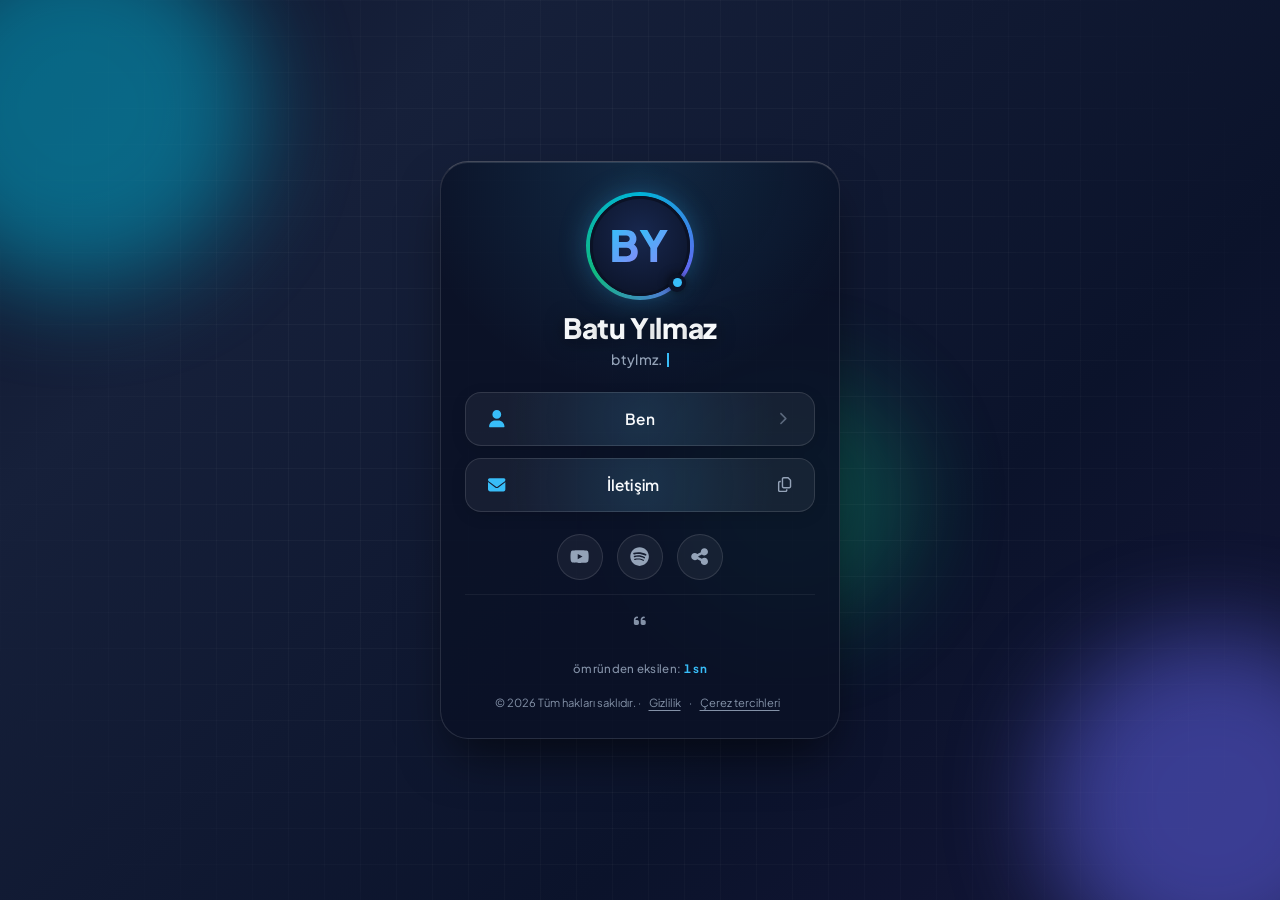
==== commit 58871f2e: "Add files via upload" ====
--- a/index.html
+++ b/index.html
@@ -191,7 +191,6 @@
       <a class="soc yt" href="https://www.youtube.com/@btylmz" target="_blank" rel="noopener noreferrer" aria-label="YouTube (yeni sekmede açılır)" data-mood="#ef4444,#f43f5e,#7c3aed" data-track="outbound_click" data-label="youtube"><svg class="i" aria-hidden="true"><use href="#i-youtube"/></svg></a>
       <a class="soc sp" href="https://open.spotify.com/user/lpq8eu1de9nyc91cpsnokgis8" target="_blank" rel="noopener noreferrer" aria-label="Spotify (yeni sekmede açılır)" data-mood="#10b981,#0ea5e9,#22c55e" data-track="outbound_click" data-label="spotify"><svg class="i" aria-hidden="true"><use href="#i-spotify"/></svg></a>
       <button type="button" class="soc" id="share" aria-label="Sayfayı paylaş" title="Paylaş"><svg class="i" aria-hidden="true"><use href="#i-share-nodes"/></svg></button>
-      <a class="soc" href="btylmz.vcf" download="Batu-Yilmaz.vcf" aria-label="Rehbere ekle" title="Rehbere ekle" data-track="vcard_download"><svg class="i" aria-hidden="true"><use href="#i-user-plus"/></svg></a>
     </div>
 
     <section class="nefs rv" id="nefs" style="--i:6" aria-label="Söz">
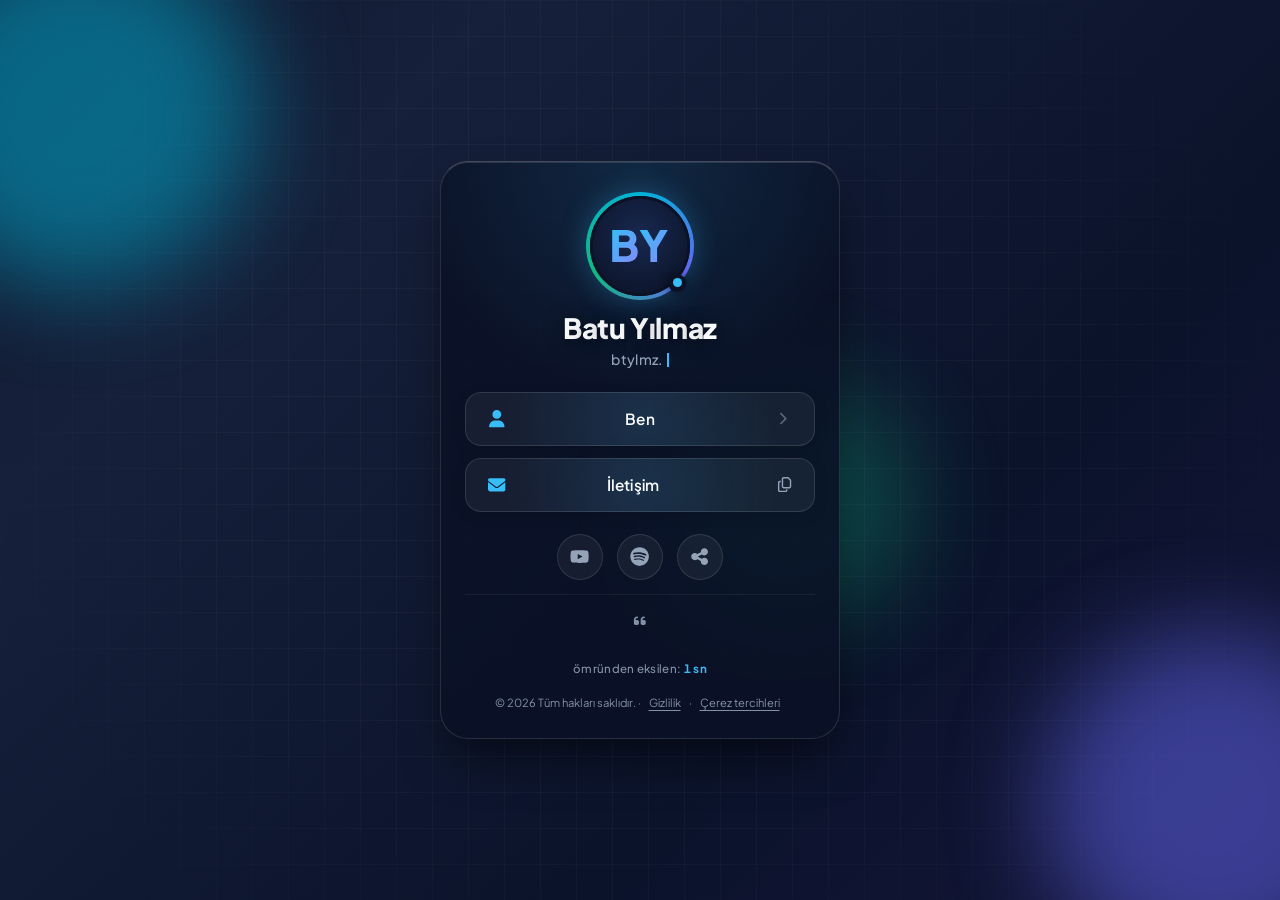
==== commit 4f50e30f: "Add files via upload" ====
--- a/index.html
+++ b/index.html
@@ -567,18 +567,11 @@
     return ok;
   } catch { return false; }
 }
-const QUOTES = [
-  '“Söz perdedir, anlam ise sırdır.”',
-  '“Kopyalanan yalnızca harflerdir, öz değil.”',
-  '“İletişim, iki yalnızlığın birbirine değmesidir.”',
-  '“Yazacağın her cümle önce kendi nefsine düşer.”'
-];
-let qi = 0;
 $('copy').addEventListener('click', async e => {
   const use = e.currentTarget.querySelector('use');
   if (!(await copyText(MAIL))) { toast('Kopyalanamadı. Adres: ' + MAIL, 4500); return; }
   use.setAttribute('href', '#i-check');
-  toast(MAIL + ' kopyalandı\n' + QUOTES[qi++ % QUOTES.length]);
+  toast('Kopyalandı');
   setTimeout(() => use.setAttribute('href', '#i-copy'), 3200);
 });
 
@@ -596,7 +589,7 @@
     if (err && err.name === 'AbortError') return;
   }
   if (await copyText(url)) {
-    toast('Bağlantı kopyalandı\n' + url);
+    toast('Kopyalandı');
     track('share', { method: 'copy_link', content_type: 'page' });
   }
 });
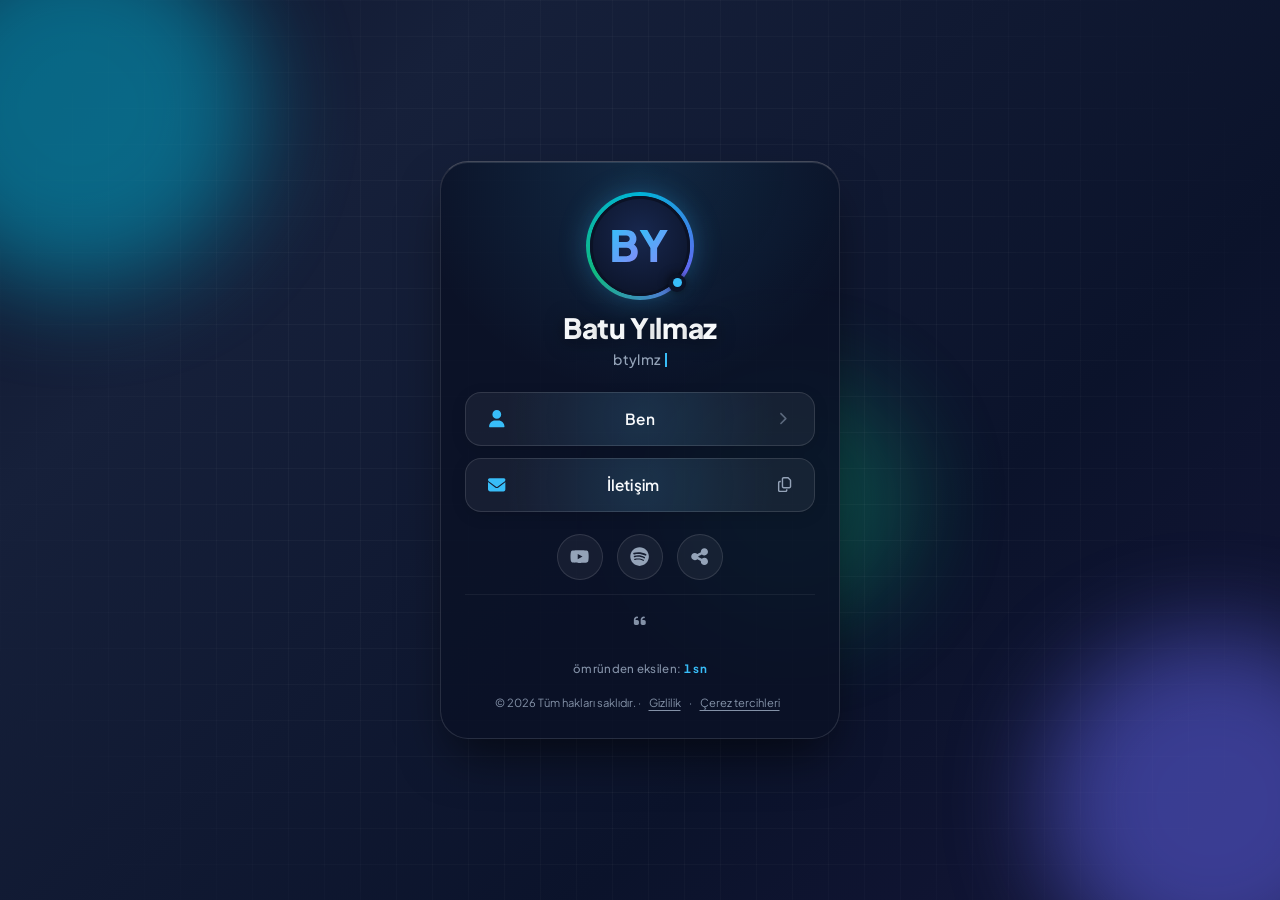
==== commit 596022a3: "Add files via upload" ====
--- a/index.html
+++ b/index.html
@@ -413,6 +413,7 @@
 const cycle = () => {
   if (busy) return;
   idn = (idn + 1) % IDS.length;
+  if (window.buzz) window.buzz(12);
   base = IDS[idn].m;
   mood(base);
   decrypt(IDS[idn].t);
@@ -572,6 +573,7 @@
   if (!(await copyText(MAIL))) { toast('Kopyalanamadı. Adres: ' + MAIL, 4500); return; }
   use.setAttribute('href', '#i-check');
   toast('Kopyalandı');
+  if (window.buzz) window.buzz(18);
   setTimeout(() => use.setAttribute('href', '#i-copy'), 3200);
 });
 
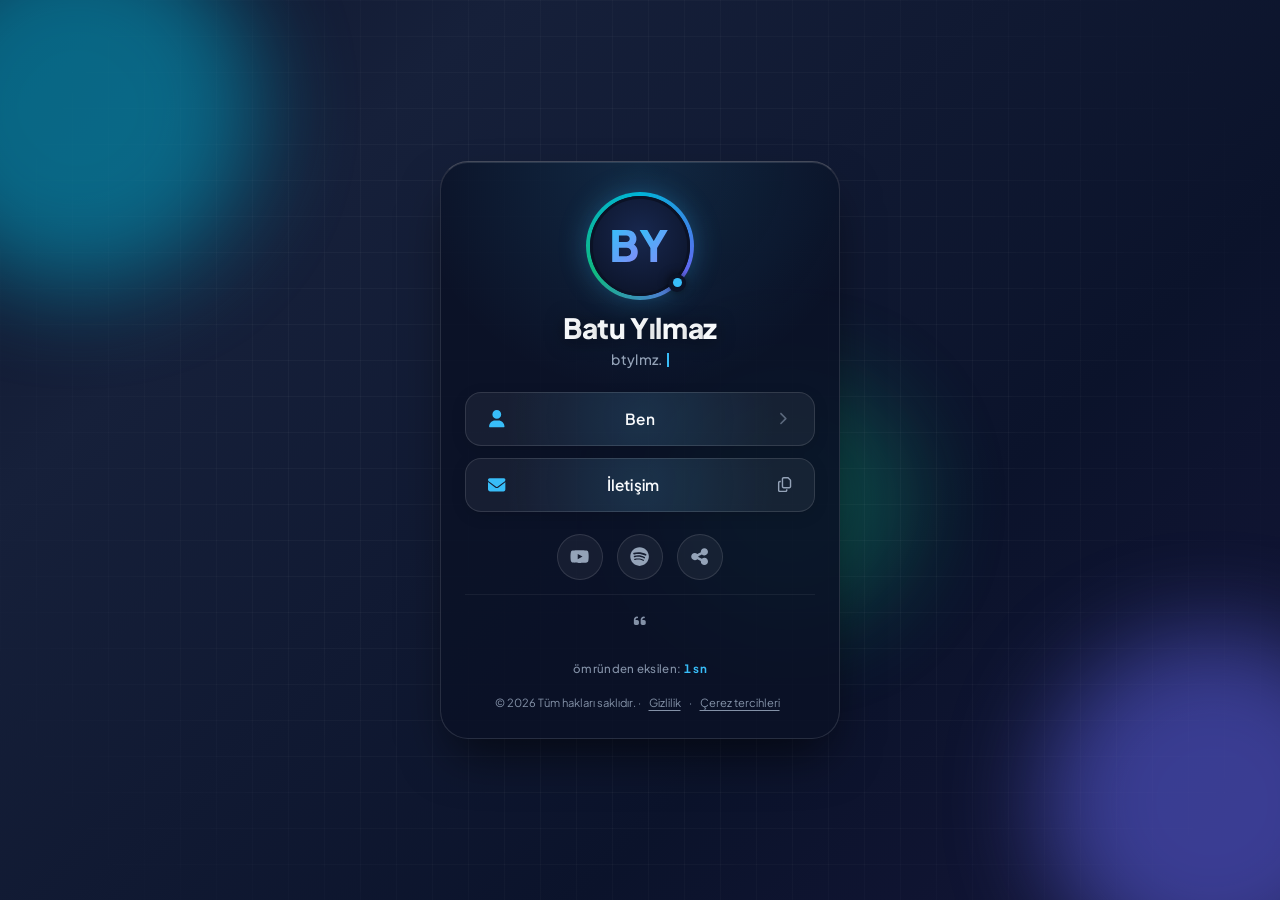
==== commit 46fd3284: "Add files via upload" ====
--- a/index.html
+++ b/index.html
@@ -434,7 +434,7 @@
   const h = new Date().getHours();
   return h < 5 ? 'iyi geceler.' : h < 12 ? 'günaydın.' : h < 18 ? 'iyi günler.' : h < 22 ? 'iyi akşamlar.' : 'iyi geceler.';
 };
-const PHRASES = ['btylmz.', 'hoş geldin.', greet(), 'buradasın.', 'buradayım.', 'buradayız.'];
+const PHRASES = ['btylmz.', 'hoş geldin.', greet, 'buradasın.', 'buradayım.', 'buradayız.'];
 bio.textContent = '';
 if (reduce) {
   bio.textContent = PHRASES[0];
@@ -443,7 +443,8 @@
     await wait(700);
     for (let i = 0; ; i++) {
       await awake();
-      const p = PHRASES[i % PHRASES.length], first = i % PHRASES.length === 0;
+      const raw = PHRASES[i % PHRASES.length], first = i % PHRASES.length === 0;
+      const p = typeof raw === 'function' ? raw() : raw;
       for (const ch of p) { bio.textContent += ch; await wait((first ? 80 : 52) * (.7 + Math.random() * .6)); }
       await wait(first ? 3400 : 2300);
       while (bio.textContent) { bio.textContent = bio.textContent.slice(0, -1); await wait(22); }
